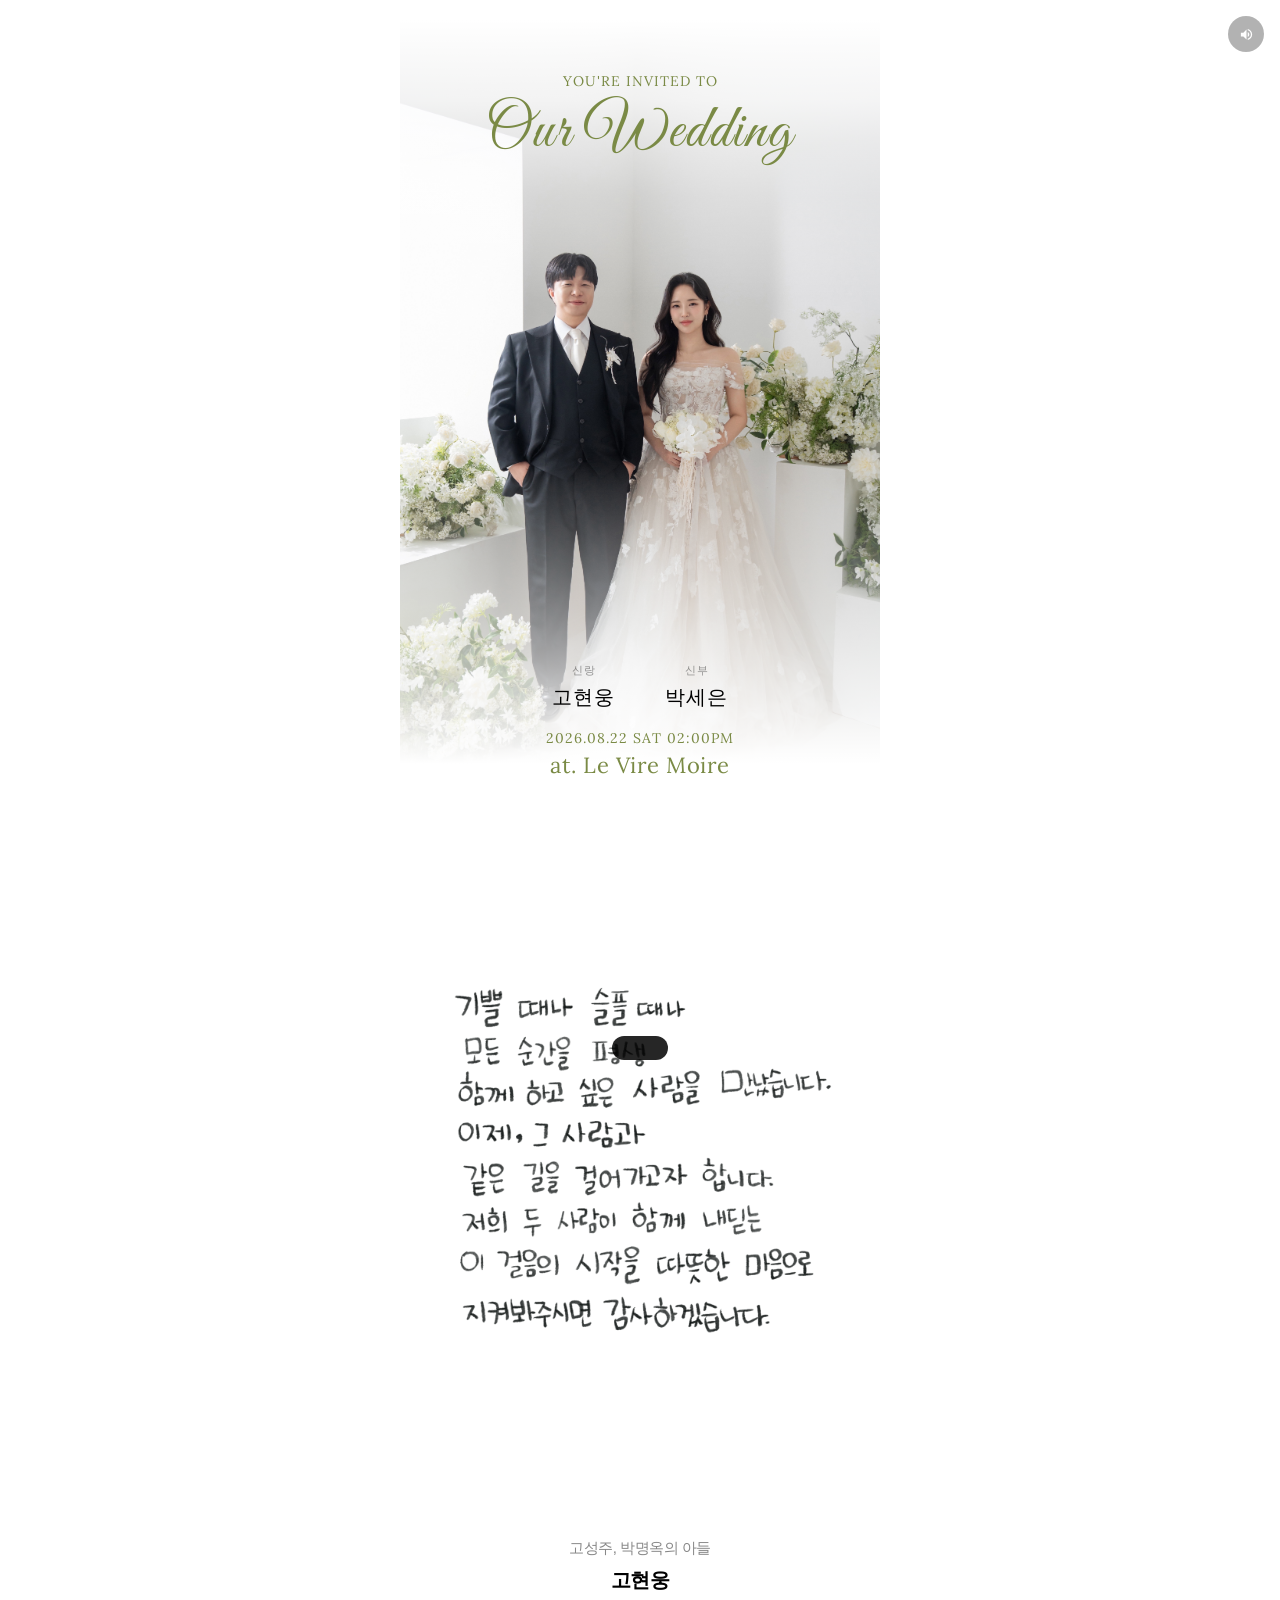
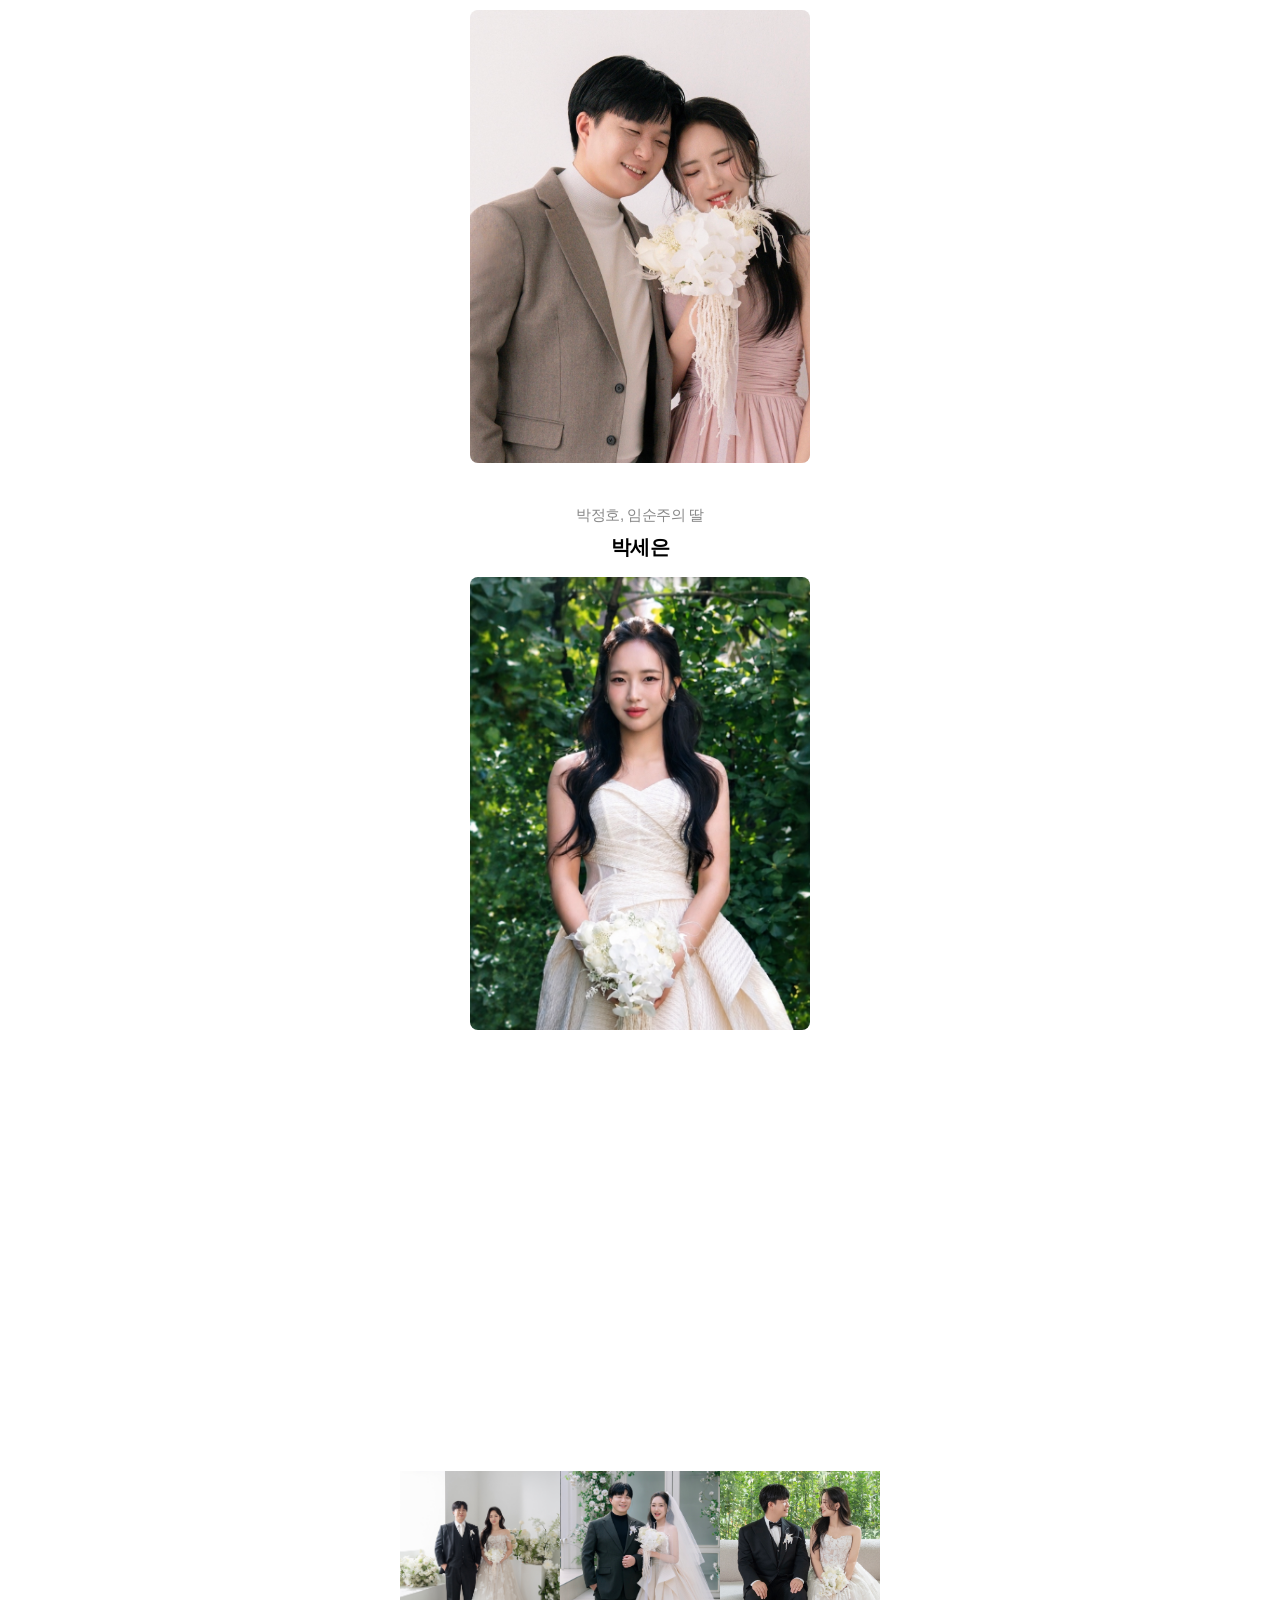
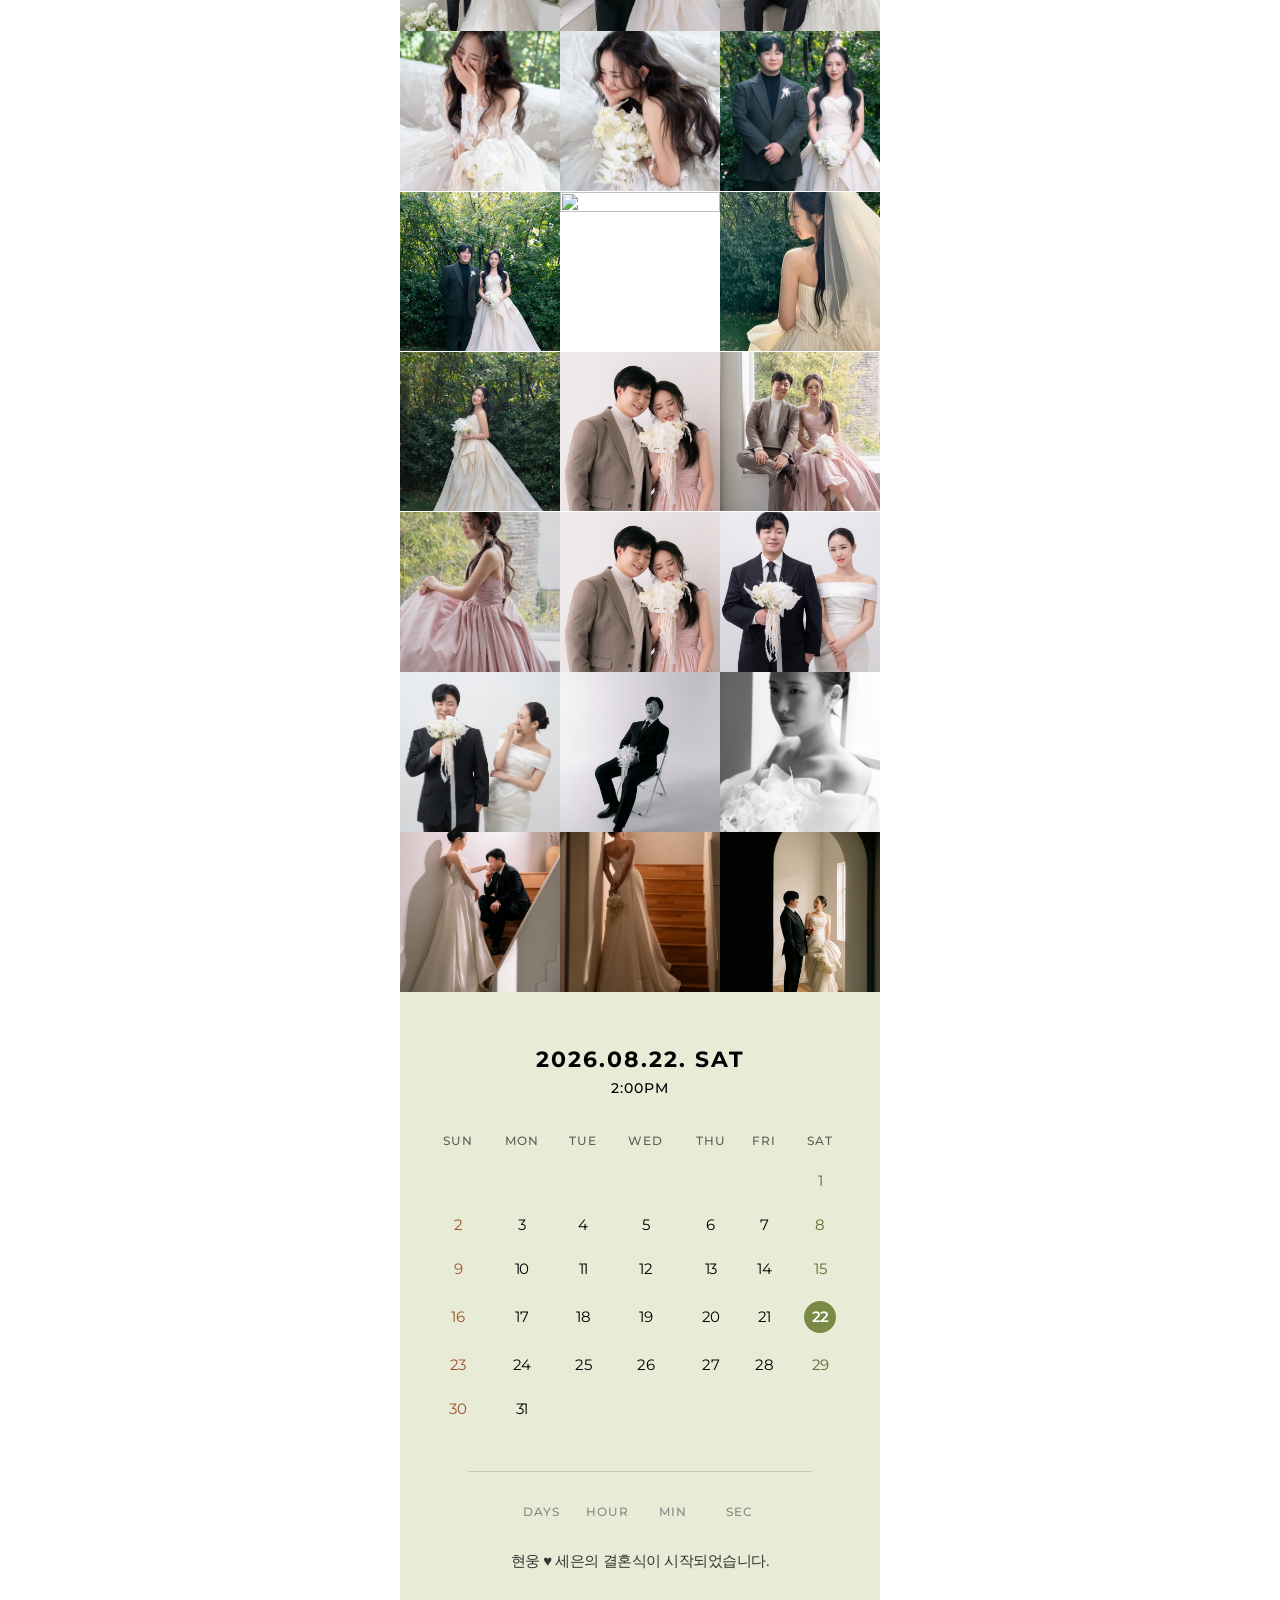
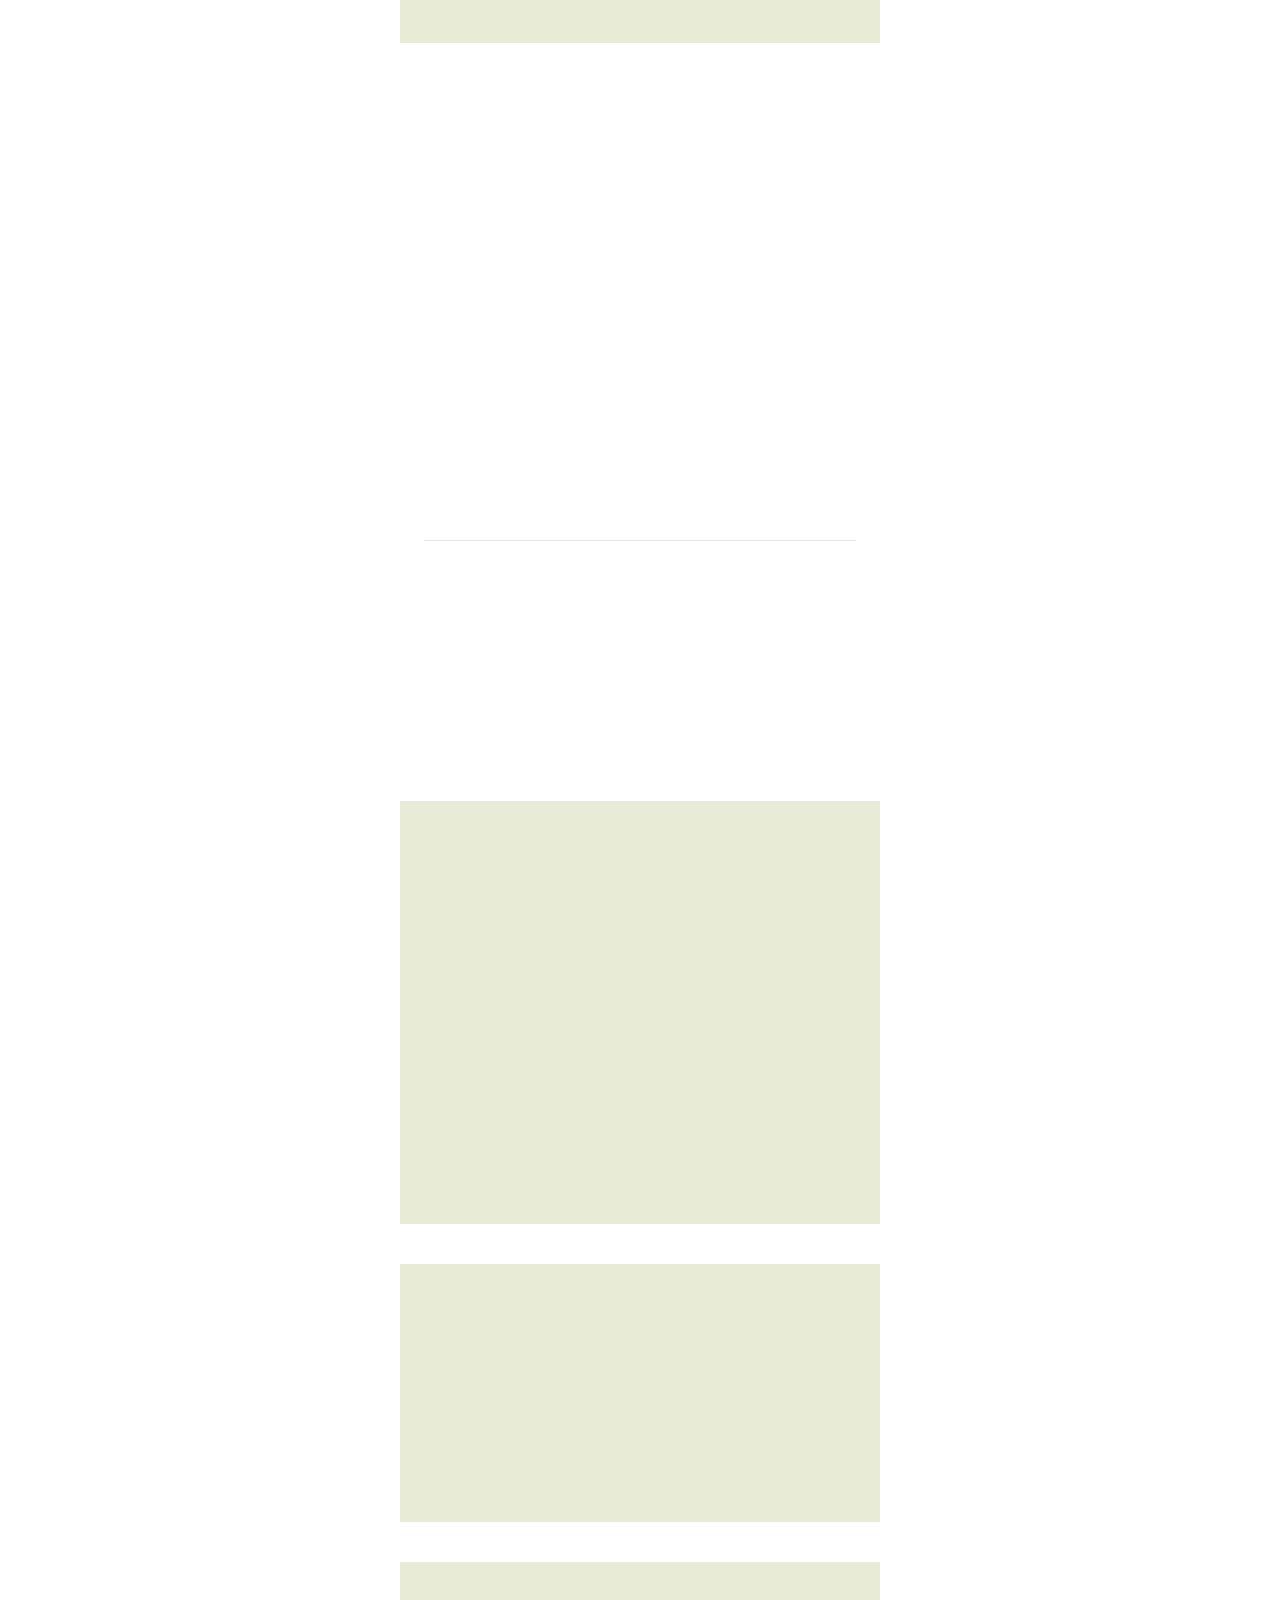
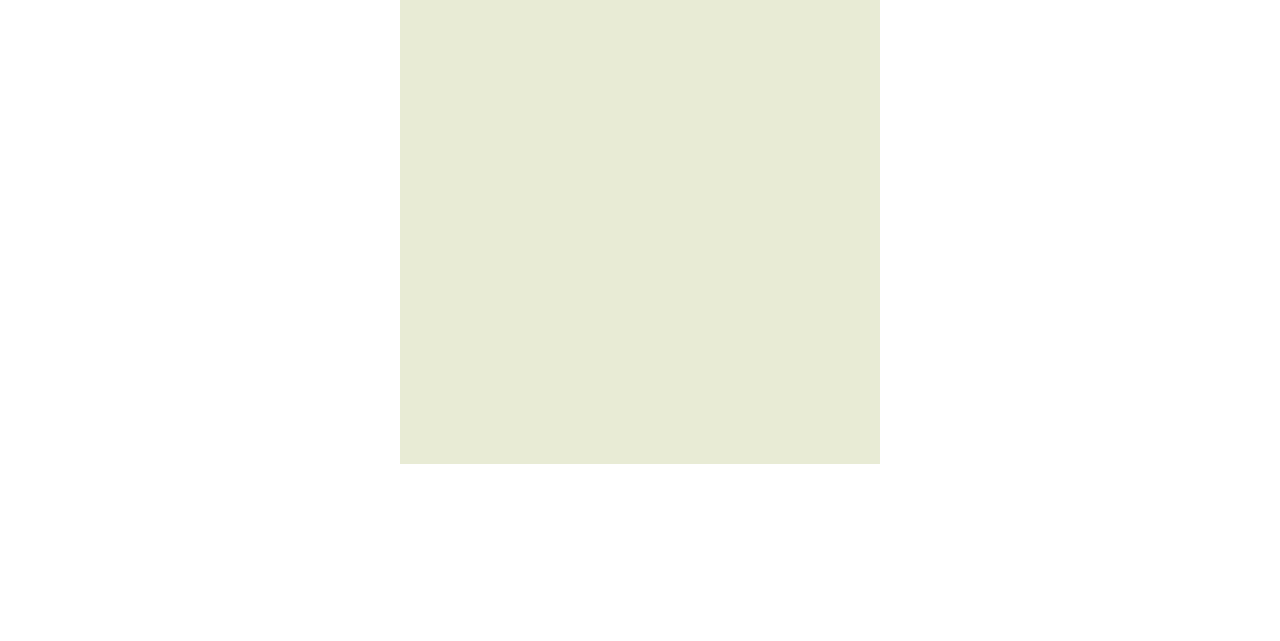
==== index.html @ 27177d94 "Update parking notice text Co-Authored-By: Claude Opus 4.6 (1M context) <noreply@anthropic.com>" ====
<!DOCTYPE html>
<html lang="ko">
<head>
  <meta charset="UTF-8">
  <meta name="viewport" content="width=device-width, initial-scale=1.0, maximum-scale=1.0, user-scalable=no">
  <meta name="theme-color" content="#0a0909">
  <title>고현웅과 박세은 결혼합니다.</title>
  <meta name="description" content="예식일 : 8월22일 토요일 오후 2시 르비르모어(선릉)">
  <meta property="og:title" content="고현웅과 박세은 결혼합니다.">
  <meta property="og:description" content="예식일 : 8월22일 토요일 오후 2시 르비르모어(선릉)">
  <meta property="og:type" content="website">
  <link rel="stylesheet" href="css/style.css">
</head>
<body>

<div class="wrapper">

  <!-- BGM -->
  <button class="bgm-btn" id="bgm-btn">
    <svg class="icon-on" viewBox="0 0 24 24"><path d="M3 9v6h4l5 5V4L7 9H3zm13.5 3c0-1.77-1.02-3.29-2.5-4.03v8.05c1.48-.73 2.5-2.25 2.5-4.02zM14 3.23v2.06c2.89.86 5 3.54 5 6.71s-2.11 5.85-5 6.71v2.06c4.01-.91 7-4.49 7-8.77s-2.99-7.86-7-8.77z"/></svg>
    <svg class="icon-off" viewBox="0 0 24 24" style="display:none"><path d="M3 9v6h4l5 5V4L7 9H3z"/></svg>
  </button>
  <audio id="bgm" loop preload="auto"></audio>

  <!-- =============================================
       SECTION 1: DARK (#0a0909)
       ============================================= -->
  <section class="sec-dark">

    <div style="height:20px; background:#fff;"></div>

    <!-- Cover: photo + text overlay (movie poster ratio) -->
    <div class="cover">
      <img src="images/cover.jpg" alt="" class="cover-photo">
      <div class="cover-overlay">
        <div class="cover-top cover-anim" style="animation-delay:0.3s">
          <p class="cover-invited">YOU'RE INVITED TO</p>
          <p class="cover-title">Our Wedding</p>
        </div>
        <div class="cover-names cover-anim" style="animation-delay:0.8s">
          <div class="cover-name-col">
            <span class="cover-role">신랑</span>
            <span class="cover-name">고현웅</span>
          </div>
          <div class="cover-name-col">
            <span class="cover-role">신부</span>
            <span class="cover-name">박세은</span>
          </div>
        </div>
        <div class="cover-bottom cover-anim" style="animation-delay:1.3s">
          <p class="cover-date">2026.08.22 SAT 02:00PM</p>
          <p class="cover-venue">at. Le Vire Moire</p>
        </div>
      </div>
    </div>

    <!-- 80px -->
    <div class="spacer" style="height:80px"></div>

    <!-- Greeting text (image) -->
    <div class="img-center greeting-wrap anim">
      <img src="assets/handwriting_senny.png" alt="" class="img-orgsize greeting-img">
    </div>

    <!-- 120px -->
    <div class="spacer" style="height:120px"></div>

    <!-- 신랑 신부 소개 -->
    <div class="intro-section anim">
      <div class="intro-card">
        <p class="intro-parents">고성주, 박명옥의 아들</p>
        <p class="intro-name">고현웅</p>
        <div class="intro-photo"><img src="images/wedding_11.jpg" alt=""></div>
      </div>
      <div class="intro-card">
        <p class="intro-parents">박정호, 임순주의 딸</p>
        <p class="intro-name">박세은</p>
        <div class="intro-photo"><img src="images/bride.png" alt="" style="object-position: center 5%; transform: scale(1.3)"></div>
      </div>
    </div>

    <div class="spacer" style="height:80px"></div>

    <!-- 갤러리 badge -->
    <div class="img-center anim">
      <svg class="badge-std" viewBox="0 0 360 120" xmlns="http://www.w3.org/2000/svg">
        <ellipse cx="180" cy="60" rx="175" ry="56" fill="#b5c26a"/>
        <ellipse cx="180" cy="60" rx="158" ry="46" fill="none" stroke="#5a6e2e" stroke-width="1.5" stroke-dasharray="5,3"/>
        <text x="180" y="70" text-anchor="middle" font-family="'Pretendard', sans-serif" font-size="32" font-weight="700" fill="#000">갤러리</text>
      </svg>
    </div>

    <div class="spacer" style="height:30px"></div>

    <!-- Video -->
    <div class="video-area anim">
      <div class="video-wrap">
        <iframe width="100%" height="270" src="https://www.youtube.com/embed/8_SPFgmSVUo?mute=1" frameborder="0" allow="accelerometer; autoplay; clipboard-write; encrypted-media; gyroscope; picture-in-picture" allowfullscreen class="video-iframe"></iframe>
      </div>
    </div>

  </section>

  <!-- =============================================
       SECTION 4: PHOTO GRID + CALENDAR
       ============================================= -->
  <section class="sec-photos">

    <div class="photo-grid">
      <div class="gi"><img src="images/wedding_01.jpg" alt="" data-full="images/wedding_01.jpg"></div>
      <div class="gi"><img src="images/wedding_02.jpg" alt="" data-full="images/wedding_02.jpg"></div>
      <div class="gi"><img src="images/wedding_03.jpg" alt="" data-full="images/wedding_03.jpg"></div>
      <div class="gi"><img src="images/wedding_04.jpg" alt="" data-full="images/wedding_04.jpg"></div>
      <div class="gi"><img src="images/wedding_05.jpg" alt="" data-full="images/wedding_05.jpg"></div>
      <div class="gi"><img src="images/wedding_06.jpg" alt="" data-full="images/wedding_06.jpg"></div>
      <div class="gi"><img src="images/wedding_07.jpg" alt="" data-full="images/wedding_07.jpg"></div>
      <div class="gi"><img src="images/wedding_08.jpg" alt="" data-full="images/wedding_08.jpg"></div>
      <div class="gi"><img src="images/wedding_09.jpg" alt="" data-full="images/wedding_09.jpg"></div>
      <div class="gi"><img src="images/wedding_10.jpg" alt="" data-full="images/wedding_10.jpg"></div>
      <div class="gi"><img src="images/wedding_11.jpg" alt="" data-full="images/wedding_11.jpg"></div>
      <div class="gi"><img src="images/wedding_12.jpg" alt="" data-full="images/wedding_12.jpg"></div>
      <div class="gi"><img src="images/wedding_13.jpg" alt="" data-full="images/wedding_13.jpg"></div>
      <div class="gi"><img src="images/wedding_14.jpg" alt="" data-full="images/wedding_14.jpg"></div>
      <div class="gi"><img src="images/wedding_15.jpg" alt="" data-full="images/wedding_15.jpg"></div>
      <div class="gi"><img src="images/wedding_16.jpg" alt="" data-full="images/wedding_16.jpg"></div>
      <div class="gi"><img src="images/wedding_17.jpg" alt="" data-full="images/wedding_17.jpg"></div>
      <div class="gi"><img src="images/wedding_18.jpg" alt="" data-full="images/wedding_18.jpg"></div>
      <div class="gi"><img src="images/wedding_19.jpg" alt="" data-full="images/wedding_19.jpg"></div>
      <div class="gi"><img src="images/wedding_20.jpg" alt="" data-full="images/wedding_20.jpg"></div>
      <div class="gi"><img src="images/wedding_21.jpg" alt="" data-full="images/wedding_21.jpg"></div>
    </div>

    <!-- Calendar -->
    <div class="calendar-wrap anim">
      <div class="calendar-header">
        <p class="cal-date">2026.08.22. SAT</p>
        <p class="cal-time">2:00PM</p>
      </div>
      <table class="calendar-table">
        <thead>
          <tr>
            <th class="sun">SUN</th><th>MON</th><th>TUE</th><th>WED</th><th>THU</th><th>FRI</th><th class="sat">SAT</th>
          </tr>
        </thead>
        <tbody id="cal-body"></tbody>
      </table>

      <!-- D-Day Countdown -->
      <div class="countdown-wrap">
        <hr class="countdown-divider">
        <div class="countdown-labels">
          <span>DAYS</span><span></span><span>HOUR</span><span></span><span>MIN</span><span></span><span>SEC</span>
        </div>
        <div class="countdown-timer" id="countdown-timer"></div>
        <p class="countdown-text" id="countdown-text"></p>
      </div>
    </div>

  </section>

  <!-- =============================================
       SECTION 5: LOCATION (#f7ccd9)
       ============================================= -->
  <section class="sec-location">

    <!-- 30px -->
    <div class="spacer" style="height:30px"></div>

    <!-- 오시는 길 badge -->
    <div class="img-center anim">
      <svg class="badge-loc" viewBox="0 0 360 120" xmlns="http://www.w3.org/2000/svg">
        <ellipse cx="180" cy="60" rx="175" ry="56" fill="#b5c26a"/>
        <ellipse cx="180" cy="60" rx="158" ry="46" fill="none" stroke="#5a6e2e" stroke-width="1.5" stroke-dasharray="5,3"/>
        <text x="180" y="70" text-anchor="middle" font-family="'Pretendard', sans-serif" font-size="32" font-weight="700" fill="#000">오시는 길</text>
      </svg>
    </div>

    <!-- 27px -->
    <div class="spacer" style="height:27px"></div>

    <!-- Map -->
    <div class="map-wrap anim">
      <iframe id="map-area" src="https://maps.google.com/maps?q=서울시+강남구+테헤란로+406+르비르모어&t=&z=16&ie=UTF8&iwloc=&output=embed" width="100%" height="100%" style="border:0;" allowfullscreen="" loading="lazy"></iframe>
    </div>

    <!-- 5px -->
    <div class="spacer" style="height:5px"></div>

    <!-- Address + copy -->
    <div class="addr-copy anim">
      <p class="addr-main">서울시 강남구 테헤란로 406 <strong>르비르모어</strong></p>
      <button class="btn-addr-copy" onclick="copyText('서울시 강남구 테헤란로 406 르비르모어')">복사하기</button>
    </div>

    <!-- 12px -->
    <div class="spacer" style="height:12px"></div>

    <hr class="loc-divider">

    <!-- 36px -->
    <div class="spacer" style="height:36px"></div>

    <!-- Transport -->
    <div class="transport anim">
      <div class="transport-item">
        <p class="t-title">🚊&ensp;지하철</p>
        <p class="t-desc">2호선·수인분당선 선릉역 하차<br>1번출구 앞 (지하 통로로 건물 직접 연결, 도보 1분)</p>
      </div>
      <div class="transport-item">
        <p class="t-title">🚗&ensp;자가용</p>
        <p class="t-desc">네비게이션 '샹제리제센터' 또는 '르비르모어' 검색</p>
      </div>
    </div>

    <!-- 30px -->
    <div class="spacer" style="height:30px"></div>

  </section>

  <div style="height:40px; background:#fff;"></div>

  <!-- =============================================
       SECTION: 안내 사항
       ============================================= -->
  <section class="sec-notice">

    <div class="spacer" style="height:30px"></div>

    <div class="img-center anim">
      <svg class="badge-std" viewBox="0 0 360 120" xmlns="http://www.w3.org/2000/svg">
        <ellipse cx="180" cy="60" rx="175" ry="56" fill="#b5c26a"/>
        <ellipse cx="180" cy="60" rx="158" ry="46" fill="none" stroke="#5a6e2e" stroke-width="1.5" stroke-dasharray="5,3"/>
        <text x="180" y="70" text-anchor="middle" font-family="'Pretendard', sans-serif" font-size="32" font-weight="700" fill="#000">안내 사항</text>
      </svg>
    </div>

    <div class="spacer" style="height:30px"></div>

    <div class="notice-content anim">
      <div class="notice-card">
        <p class="t-title">🍽️&ensp;식사 안내</p>
        <p class="t-desc">식사는 예식 시작 30분 전부터 이용 가능합니다.<br>정성껏 준비한 뷔페를 맛있게 즐겨주세요.</p>
      </div>
      <div class="notice-card">
        <p class="t-title">🅿️&ensp;주차 안내</p>
        <p class="t-desc">동일 건물 내 지하 주차장을 이용하실 수 있습니다.<br>차량은 최대 450대까지 수용 가능합니다.<br>무료 주차는 2시간까지 가능하고 이후 추가요금이 부과됩니다.</p>
      </div>
    </div>

    <div class="spacer" style="height:30px"></div>

  </section>

  <div style="height:40px; background:#fff;"></div>

  <!-- =============================================
       SECTION: GUESTBOOK
       ============================================= -->
  <section class="sec-guestbook">

    <div class="spacer" style="height:40px"></div>

    <div class="img-center anim">
      <svg class="badge-std" viewBox="0 0 360 120" xmlns="http://www.w3.org/2000/svg">
        <ellipse cx="180" cy="60" rx="175" ry="56" fill="#b5c26a"/>
        <ellipse cx="180" cy="60" rx="158" ry="46" fill="none" stroke="#5a6e2e" stroke-width="1.5" stroke-dasharray="5,3"/>
        <text x="180" y="70" text-anchor="middle" font-family="'Pretendard', sans-serif" font-size="32" font-weight="700" fill="#000">방명록</text>
      </svg>
    </div>
    <div class="spacer" style="height:10px"></div>
    <p class="gb-subtitle anim">저희 둘에게 따뜻한 방명록을 남겨주세요</p>

    <div class="guestbook-area anim">
      <div id="gb-list" class="gb-list"></div>
      <button class="gb-toggle" id="gb-toggle-btn" onclick="document.getElementById('gb-modal').classList.add('open')">메시지 남기기</button>
    </div>

    <div class="spacer" style="height:40px"></div>

  </section>

  <div style="height:40px; background:#fff;"></div>

  <!-- =============================================
       SECTION 6: ACCOUNT + SHARE + FOOTER (#f9eded)
       ============================================= -->
  <section class="sec-account">

    <!-- 30px -->
    <div class="spacer" style="height:30px"></div>

    <!-- 마음 전하실 곳 badge -->
    <div class="img-center anim">
      <svg class="badge-acc" viewBox="0 0 360 120" xmlns="http://www.w3.org/2000/svg">
        <ellipse cx="180" cy="60" rx="175" ry="56" fill="#b5c26a"/>
        <ellipse cx="180" cy="60" rx="158" ry="46" fill="none" stroke="#5a6e2e" stroke-width="1.5" stroke-dasharray="5,3"/>
        <text x="180" y="70" text-anchor="middle" font-family="'Pretendard', sans-serif" font-size="32" font-weight="700" fill="#000">마음 전하실 곳</text>
      </svg>
    </div>

    <!-- 28px -->
    <div class="spacer" style="height:28px"></div>

    <!-- Account numbers -->
    <div class="account-area anim">
      <div class="acc-group">
        <h6 class="acc-title">🤵🏻‍♂️ 신랑측 계좌번호</h6>
        <div class="acc-row">
          <div class="acc-info">
            <p class="acc-num">농협은행 527031-52-076081</p>
            <p class="acc-holder">고성주</p>
          </div>
          <button class="btn-copy-acc" onclick="copyAccount('52703152076081')">복사하기</button>
        </div>
        <div class="acc-row">
          <div class="acc-info">
            <p class="acc-num">국민은행 759301-01-575402</p>
            <p class="acc-holder">고현웅</p>
          </div>
          <button class="btn-copy-acc" onclick="copyAccount('75930101575402')">복사하기</button>
        </div>
      </div>

      <div class="acc-group">
        <h6 class="acc-title">👰🏻‍♀️ 신부측 계좌번호</h6>
        <div class="acc-row">
          <div class="acc-info">
            <p class="acc-num">신한은행 110-513-579141</p>
            <p class="acc-holder">임순주</p>
          </div>
          <button class="btn-copy-acc" onclick="copyAccount('110513579141')">복사하기</button>
        </div>
        <div class="acc-row">
          <div class="acc-info">
            <p class="acc-num">국민은행 448601-01-558350</p>
            <p class="acc-holder">박세은</p>
          </div>
          <button class="btn-copy-acc" onclick="copyAccount('44860101558350')">복사하기</button>
        </div>
      </div>
    </div>

    <!-- 40px -->
    <div class="spacer" style="height:40px"></div>

    <div class="share-footer-wrap">
      <!-- Share buttons -->
      <div class="share-area anim">
        <button class="btn-urlcopy" onclick="copyURL()">청첩장 주소 복사하기</button>
      </div>

      <!-- 30px -->
      <div class="spacer" style="height:30px"></div>

      <!-- Footer -->
      <div class="footer-text anim">
        <p>@hyunwoongko</p>
      </div>

      <!-- 30px -->
      <div class="spacer" style="height:30px"></div>
    </div>

  </section>

</div>

<!-- Toast -->
<div class="toast" id="toast"></div>

<!-- Guestbook Delete Modal -->
<div class="gb-modal" id="gb-delete-modal">
  <div class="gb-modal-content">
    <button class="gb-modal-close" onclick="document.getElementById('gb-delete-modal').classList.remove('open')">&times;</button>
    <p class="gb-modal-title">메시지 삭제</p>
    <p class="gb-modal-subtitle">작성 시 입력한 비밀번호를 입력해 주세요</p>
    <form id="gb-delete-form" class="gb-modal-form">
      <input type="hidden" id="gb-delete-id">
      <input type="password" id="gb-delete-pw" placeholder="비밀번호를 입력해 주세요" required>
      <button type="submit" class="gb-modal-submit">삭제하기</button>
    </form>
  </div>
</div>

<!-- Guestbook Modal -->
<div class="gb-modal" id="gb-modal">
  <div class="gb-modal-content">
    <button class="gb-modal-close" onclick="document.getElementById('gb-modal').classList.remove('open')">&times;</button>
    <p class="gb-modal-title">축하 메시지 작성하기</p>
    <p class="gb-modal-subtitle">저희 둘의 결혼을 함께 축하해 주세요</p>
    <form id="guestbook-form" class="gb-modal-form">
      <input type="text" id="gb-name" placeholder="성함을 남겨주세요" maxlength="20" required>
      <input type="password" id="gb-password" placeholder="비밀번호를 입력해 주세요" maxlength="20" required>
      <textarea id="gb-message" placeholder="200자 이내로 작성해 주세요" maxlength="200" required></textarea>
      <button type="submit" class="gb-modal-submit">작성 완료</button>
    </form>
  </div>
</div>

<!-- Image Modal -->
<div class="img-modal" id="img-modal">
  <button class="img-modal-close" onclick="closeImgModal()">&times;</button>
  <img class="img-modal-main" id="img-modal-main" src="" alt="">
  <div class="img-modal-thumbs" id="img-thumbs"></div>
</div>

<!-- Kakao SDK -->
<script src="https://t1.kakaocdn.net/kakao_js_sdk/2.7.4/kakao.min.js" crossorigin="anonymous"></script>

<!-- Firebase SDK -->
<script type="module">
  import { initializeApp } from "https://www.gstatic.com/firebasejs/12.15.0/firebase-app.js";
  import { getFirestore, collection, addDoc, query, orderBy, onSnapshot, serverTimestamp, doc, getDoc, deleteDoc } from "https://www.gstatic.com/firebasejs/12.15.0/firebase-firestore.js";

  const firebaseConfig = {
    apiKey: "AIzaSyDI5R0nF1loKyihHahgLttlIgcfu8o5YmY",
    authDomain: "mobile-wedding-58938.firebaseapp.com",
    projectId: "mobile-wedding-58938",
    storageBucket: "mobile-wedding-58938.firebasestorage.app",
    messagingSenderId: "560435304828",
    appId: "1:560435304828:web:a3b83651595e0bad19ecf9"
  };

  const app = initializeApp(firebaseConfig);
  const db = getFirestore(app);

  // Submit
  document.getElementById('guestbook-form').addEventListener('submit', async (e) => {
    e.preventDefault();
    const name = document.getElementById('gb-name').value.trim();
    const password = document.getElementById('gb-password').value.trim();
    const message = document.getElementById('gb-message').value.trim();
    if (!name || !password || !message) return;

    await addDoc(collection(db, 'guestbook'), {
      name: name,
      password: password,
      message: message,
      createdAt: serverTimestamp()
    });

    document.getElementById('gb-name').value = '';
    document.getElementById('gb-password').value = '';
    document.getElementById('gb-message').value = '';
    document.getElementById('gb-modal').classList.remove('open');
  });

  // Delete
  document.getElementById('gb-delete-form').addEventListener('submit', async (e) => {
    e.preventDefault();
    const docId = document.getElementById('gb-delete-id').value;
    const pw = document.getElementById('gb-delete-pw').value;
    const docRef = doc(db, 'guestbook', docId);
    const snap = await getDoc(docRef);
    if (snap.exists() && snap.data().password === pw) {
      await deleteDoc(docRef);
      document.getElementById('gb-delete-modal').classList.remove('open');
    } else {
      alert('비밀번호가 일치하지 않습니다.');
    }
  });

  // Listen
  const q = query(collection(db, 'guestbook'), orderBy('createdAt', 'desc'));
  onSnapshot(q, (snapshot) => {
    const list = document.getElementById('gb-list');
    list.innerHTML = '';
    snapshot.forEach((doc) => {
      const d = doc.data();
      const date = d.createdAt ? new Date(d.createdAt.seconds * 1000) : new Date();
      const dateStr = date.getFullYear() + '.' + String(date.getMonth()+1).padStart(2,'0') + '.' + String(date.getDate()).padStart(2,'0') + ' ' + String(date.getHours()).padStart(2,'0') + ':' + String(date.getMinutes()).padStart(2,'0');
      const item = document.createElement('div');
      item.className = 'gb-item';
      var docId = doc.id;
      var pwd = d.password;
      item.innerHTML = '<button class="gb-item-delete" data-id="' + docId + '">&times;</button><p class="gb-item-msg">' + d.message.replace(/</g,'&lt;').replace(/>/g,'&gt;') + '</p><div class="gb-item-footer"><span class="gb-item-name">From. ' + d.name.replace(/</g,'&lt;').replace(/>/g,'&gt;') + '</span><span class="gb-item-date">' + dateStr + '</span></div>';
      item.querySelector('.gb-item-delete').addEventListener('click', function() {
        document.getElementById('gb-delete-id').value = docId;
        document.getElementById('gb-delete-pw').value = '';
        document.getElementById('gb-delete-modal').classList.add('open');
      });
      list.appendChild(item);
    });
  });
</script>

<script src="js/config.js"></script>
<script src="js/script.js"></script>

</body>
</html>
---- css/style.css ----
/* ============================================
   모바일 청첩장 - 원본 pixel-perfect 재현
   ============================================ */

@import url('https://fonts.googleapis.com/css2?family=Nanum+Pen+Script&family=Great+Vibes&family=Montserrat:wght@300;400;500;600;700&family=Lora:wght@300;400;500;600&display=swap');
@import url('https://cdn.jsdelivr.net/gh/orioncactus/pretendard@v1.3.9/dist/web/static/pretendard.min.css');

/* === RESET === */
*, *::before, *::after { margin: 0; padding: 0; box-sizing: border-box; }
html { font-size: 16px; -webkit-text-size-adjust: 100%; }
body {
  font-family: 'Montserrat', 'Pretendard', sans-serif;
  color: #333;
  background: #fff;
  line-height: 1.6;
  letter-spacing: -0.5px;
  -webkit-font-smoothing: antialiased;
  overflow-x: hidden;
}
img { max-width: 100%; height: auto; display: block; }
button { border: none; cursor: pointer; font-family: inherit; background: none; }

/* === WRAPPER === */
.wrapper {
  max-width: 480px;
  margin: 0 auto;
  position: relative;
  overflow: hidden;
}
@media (min-width: 481px) {
  .wrapper { box-shadow: none; }
}

/* === UTILS === */
.spacer { width: 100%; }
.full-image img { width: 100%; display: block; }
.couple2-wrap {
  position: relative;
}
.couple2-wrap::before {
  content: '';
  position: absolute;
  top: 0; left: 0; right: 0;
  height: 25%;
  background: linear-gradient(to bottom, rgba(10,9,9,1) 0%, rgba(10,9,9,0) 100%);
  z-index: 1;
  pointer-events: none;
}
.img-center { text-align: center; padding: 0 32px; }
.img-orgsize { max-width: 100%; height: auto; }

/* === BGM === */
.bgm-btn {
  position: fixed; top: 16px; right: 16px;
  width: 36px; height: 36px; border-radius: 50%;
  background: rgba(0,0,0,0.3); z-index: 100;
  display: none; align-items: center; justify-content: center;
  backdrop-filter: blur(10px);
}
.bgm-btn.show { display: flex; }
.bgm-btn svg { width: 15px; height: 15px; fill: #fff; }

/* ============================================
   SECTION 1: DARK
   ============================================ */
.sec-dark {
  background: #fff;
}

/* --- Cover with text overlay (movie poster ratio) --- */
.cover {
  position: relative;
  width: 100%;
  aspect-ratio: 3 / 5;
  overflow: hidden;
  background: #0a0909;
}
.cover-photo {
  width: 100%;
  height: 100%;
  object-fit: cover;
  object-position: 52% 30%;
  display: block;
}
.cover-overlay {
  position: absolute;
  inset: 0;
  display: flex;
  flex-direction: column;
  align-items: center;
  justify-content: space-between;
  padding: min(10vw, 50px) min(6vw, 30px) min(8vw, 40px);
  text-align: center;
  background: linear-gradient(
    to bottom,
    rgba(255,255,255,1.0) 0%,
    rgba(255,255,255,0.8) 10%,
    rgba(255,255,255,0.3) 22%,
    rgba(255,255,255,0.0) 35%,
    rgba(255,255,255,0.0) 55%,
    rgba(255,255,255,0.5) 75%,
    rgba(255,255,255,1.0) 93%
  );
}
.cover-top {
  display: flex;
  flex-direction: column;
  align-items: center;
}
.cover-invited {
  font-family: 'Lora', serif;
  font-size: min(3vw, 14px);
  font-weight: 300;
  color: #7a8a45;
  letter-spacing: 1px;
  text-transform: uppercase;
  margin-bottom: min(1.5vw, 8px);
}
.cover-title {
  font-family: 'Great Vibes', cursive;
  font-size: min(12vw, 60px);
  color: #7a8a45;
  letter-spacing: 2px;
  line-height: 1.1;
}
.cover-names {
  display: flex;
  gap: min(12vw, 50px);
  margin-top: auto;
}
.cover-name-col {
  display: flex;
  flex-direction: column;
  align-items: center;
  gap: 2px;
}
.cover-role {
  font-family: 'Montserrat', sans-serif;
  font-size: min(2.8vw, 11px);
  color: rgba(0,0,0,0.4);
  letter-spacing: 1px;
}
.cover-name {
  font-family: 'Montserrat', sans-serif;
  font-size: min(5vw, 20px);
  color: #000;
  letter-spacing: 1px;
  font-weight: 500;
}
.cover-bottom {
  display: flex;
  flex-direction: column;
  align-items: center;
  line-height: 1.3;
  margin-top: min(3vw, 16px);
}
.cover-date {
  font-family: 'Lora', serif;
  font-size: min(3.2vw, 14px);
  color: #7a8a45;
  letter-spacing: 1px;
  margin-bottom: min(1vw, 4px);
  font-weight: 300;
}
.cover-venue {
  font-family: 'Lora', serif;
  font-size: min(5vw, 22px);
  color: #7a8a45;
  letter-spacing: 0.5px;
  font-weight: 300;
}

/* --- Save The Date badge --- */
.badge-std {
  width: 160px;
  margin: 0 auto;
}

/* --- Date/venue text (white centered, bold) --- */
.text-center-white {
  text-align: center;
  padding: 0 32px;
}
.text-center-white p {
  color: rgba(0,0,0,0.85);
  line-height: 1.6;
  font-weight: 400;
}
.tcw-date {
  font-size: 17px;
  letter-spacing: 1px;
}
.tcw-venue {
  font-size: 20px;
  letter-spacing: 0.5px;
}
.tcw-addr {
  font-size: 16px;
  letter-spacing: 0.5px;
}

/* --- Envelope --- */
.envelope-wrap {
  padding: 0 50px;
}
.envelope {
  position: relative;
  background: #888580;
  padding: 40px 24px 24px;
  text-align: center;
  overflow: hidden;
}
.envelope-svg {
  position: absolute;
  top: 0; left: 0;
  width: 100%;
  height: 100%;
  pointer-events: none;
  z-index: 0;
}
.envelope > *:not(.envelope-svg) {
  position: relative;
  z-index: 1;
}
.env-invited {
  font-family: 'Lora', serif;
  font-size: 9px;
  font-weight: 300;
  color: #555;
  letter-spacing: 1.5px;
  text-transform: uppercase;
  margin-bottom: 8px;
}
.env-title {
  font-family: 'Great Vibes', cursive;
  font-size: 44px;
  color: #000;
  line-height: 1.2;
  margin-bottom: 16px;
}
.env-bottom {
  display: flex;
  justify-content: space-between;
  align-items: flex-end;
  padding: 0 4px;
}
.env-left, .env-right { text-align: left; }
.env-right { text-align: right; }
.env-date {
  font-family: 'Lora', serif;
  font-size: 12px;
  font-weight: 300;
  color: #000;
  letter-spacing: 1px;
  line-height: 1.2;
}
.env-day {
  font-family: 'Lora', serif;
  font-size: 11px;
  font-weight: 300;
  color: #333;
  letter-spacing: 1px;
  line-height: 1.2;
}
.env-venue1 {
  font-family: 'Lora', serif;
  font-size: 11px;
  font-weight: 300;
  color: #333;
  letter-spacing: 0.5px;
  line-height: 1.5;
}

/* --- Greeting image --- */
.greeting-wrap {
  overflow: hidden;
}
.greeting-img {
  display: block;
  width: 94% !important;
  max-width: none !important;
  margin: 15% auto;
  filter: invert(1);
}

/* --- Intro (신랑 신부 소개) --- */
.intro-section {
  display: flex;
  flex-direction: column;
  gap: 40px;
  padding: 0 24px;
  align-items: center;
}
.intro-card {
  text-align: center;
  width: 100%;
  max-width: 340px;
}
.intro-photo {
  width: 100%;
  aspect-ratio: 3/4;
  overflow: hidden;
  border-radius: 8px;
  margin-top: 14px;
}
.intro-photo img {
  width: 100%;
  height: 100%;
  object-fit: cover;
}
.intro-parents {
  font-family: 'Pretendard', sans-serif;
  font-size: 15px;
  color: #888;
  font-weight: 400;
  margin-bottom: 4px;
}
.intro-name {
  font-family: 'Pretendard', sans-serif;
  font-size: 20px;
  color: #000;
  font-weight: 700;
}

/* --- Groom / Bride (Cormorant Garamond) --- */
.groom-bride {
  text-align: center;
  padding: 0 32px;
}
.gb-label {
  font-family: 'Montserrat', 'Pretendard', sans-serif;
  font-size: 16px;
  color: rgba(0,0,0,0.7);
  letter-spacing: 0.5px;
  font-weight: 700;
}
.gb-name {
  font-family: 'Montserrat', 'Pretendard', sans-serif;
  font-size: 15px;
  color: #000;
  letter-spacing: 0.5px;
  font-weight: 400;
}

/* ============================================
   SECTION 2: PARENTS
   ============================================ */
.sec-parents {
  background: #ecb3be;
}
.text-center-dark {
  text-align: center;
  padding: 0 32px 0;
}
.text-center-dark p {
  font-size: 14px;
  color: rgba(0,0,0,0.55);
  letter-spacing: 2px;
  font-weight: 500;
}

/* --- Parents Card with overlay --- */
.parents-card-wrap {
  position: relative;
  overflow: hidden;
}
.parents-card-wrap img {
  width: 100%;
  display: block;
}
.parents-overlay {
  position: absolute;
  top: -10px;
  left: 0;
  right: 0;
  padding: 10px 20px;
  text-align: center;
  background: #ecb3be;
  z-index: 2;
}
.parents-overlay .po-names {
  font-size: 15px;
  color: rgba(0,0,0,0.75);
  letter-spacing: 0.5px;
  font-weight: 500;
  margin-bottom: 2px;
}
.parents-overlay .po-child {
  font-size: 18px;
  color: rgba(0,0,0,0.75);
  letter-spacing: 0.5px;
  font-weight: 500;
}

/* ============================================
   SECTION 3: WEDDING DAY
   ============================================ */
.sec-weddingday {
  background: #fff;
}

.video-area {
  padding: 0;
}
.video-wrap {
}
.video-iframe {
  width: 100%;
  height: auto;
  aspect-ratio: 16 / 9;
  display: block;
  border: none;
}
.video-thumb {
  width: 100%;
  display: block;
}
.play-btn {
  position: absolute;
  inset: 0;
  display: flex;
  align-items: center;
  justify-content: center;
  background: rgba(0,0,0,0.25);
}
.play-btn span {
  width: 50px; height: 50px;
  border-radius: 50%;
  background: rgba(255,255,255,0.8);
  display: flex;
  align-items: center;
  justify-content: center;
  font-size: 18px;
  color: #333;
  padding-left: 4px;
}

/* --- Story --- */
.sec-story {
  background: #0a0909;
}

/* ============================================
   SECTION 4: PHOTOS + CALENDAR
   ============================================ */
.sec-photos {
  background: #fff;
}
.photo-grid {
  display: grid;
  grid-template-columns: 1fr 1fr 1fr;
  gap: 0.3px;
  background: #fff;
}
.gi { overflow: hidden; }
.gi img {
  width: 100%;
  aspect-ratio: 1;
  object-fit: cover;
  display: block;
  cursor: pointer;
  transition: transform 0.2s;
}
.gi img:active {
  transform: scale(0.97);
}

/* --- Calendar --- */
.calendar-wrap {
  padding: 50px 28px 50px;
  background: #e8ebd5;
}
.calendar-header {
  text-align: center;
  margin-bottom: 24px;
}
.cal-date {
  font-family: 'Montserrat', 'Pretendard', sans-serif;
  font-size: 22px;
  font-weight: 700;
  color: #000;
  letter-spacing: 2px;
}
.cal-time {
  font-family: 'Montserrat', 'Pretendard', sans-serif;
  font-size: 14px;
  font-weight: 500;
  color: #000;
  letter-spacing: 1px;
}
.calendar-table {
  width: 100%;
  border-collapse: collapse;
  text-align: center;
  font-size: 14px;
  color: #000;
}
.calendar-table th {
  font-family: 'Montserrat', 'Pretendard', sans-serif;
  font-size: 12px;
  font-weight: 500;
  color: rgba(0,0,0,0.6);
  letter-spacing: 1px;
  text-transform: uppercase;
  padding: 8px 0;
}
.calendar-table td {
  padding: 10px 0;
  font-size: 15px;
  color: #000;
  font-weight: 400;
}
.calendar-table td.sun { color: #a0522d; }
.calendar-table td.sat { color: #5a6e2e; }
.calendar-table td.today {
  position: relative;
}
.calendar-table td.today .day-num {
  display: inline-flex;
  align-items: center;
  justify-content: center;
  width: 32px;
  height: 32px;
  border-radius: 50%;
  background: #7a8a45;
  color: #fff;
  font-weight: 600;
}

/* --- Notice (안내 사항) --- */
.sec-notice {
  background: #e8ebd5;
}
.notice-content {
  padding: 0 24px;
  display: flex;
  flex-direction: column;
  gap: 12px;
}
.notice-card {
  background: rgba(255,255,255,0.7);
  border-radius: 12px;
  padding: 20px;
}

/* --- Countdown --- */
.countdown-wrap {
  text-align: center;
  padding: 40px 20px 20px;
}
.countdown-divider {
  border: none;
  border-top: 1px solid rgba(0,0,0,0.15);
  margin: 0 20px 30px;
}
.countdown-labels {
  display: flex;
  justify-content: center;
  align-items: center;
  gap: 0;
  font-family: 'Montserrat', sans-serif;
  font-size: 12px;
  font-weight: 500;
  color: #888;
  letter-spacing: 1px;
  margin-bottom: 8px;
}
.countdown-labels span {
  width: 50px;
  text-align: center;
}
.countdown-labels span:empty {
  width: 16px;
}
.countdown-timer {
  display: flex;
  justify-content: center;
  align-items: center;
  font-family: 'Montserrat', sans-serif;
  margin-bottom: 20px;
}
.cd-num {
  font-size: 32px;
  font-weight: 600;
  color: #333;
  width: 50px;
  text-align: center;
}
.cd-colon {
  font-size: 28px;
  font-weight: 400;
  color: #999;
  width: 16px;
  text-align: center;
}
.countdown-text {
  font-family: 'Pretendard', sans-serif;
  font-size: 15px;
  color: #333;
  font-weight: 400;
}
.cd-highlight {
  color: #7a8a45;
  font-weight: 700;
}

/* --- Guestbook --- */
.sec-guestbook {
  background: #e8ebd5;
}
.gb-title {
  font-family: 'Montserrat', sans-serif;
  font-size: 18px;
  font-weight: 600;
  letter-spacing: 3px;
  text-align: center;
  color: #333;
  margin-bottom: 8px;
}
.gb-subtitle {
  font-family: 'Pretendard', sans-serif;
  font-size: 13px;
  text-align: center;
  color: #888;
  margin-bottom: 24px;
}
.guestbook-area {
  padding: 0 24px;
}
/* Guestbook Modal */
.gb-modal {
  position: fixed; inset: 0;
  background: rgba(0,0,0,0.5);
  z-index: 9998;
  display: none;
  align-items: center;
  justify-content: center;
  padding: 24px;
}
.gb-modal.open { display: flex; }
.gb-modal-content {
  background: #fff;
  border-radius: 12px;
  padding: 30px 24px;
  width: 100%;
  max-width: 340px;
  position: relative;
}
.gb-modal-close {
  position: absolute;
  top: 12px; right: 16px;
  background: none; border: none;
  font-size: 22px; color: #999;
  cursor: pointer;
}
.gb-modal-title {
  font-family: 'Pretendard', sans-serif;
  font-size: 18px;
  font-weight: 700;
  text-align: center;
  color: #333;
  margin-bottom: 6px;
}
.gb-modal-subtitle {
  font-family: 'Pretendard', sans-serif;
  font-size: 13px;
  text-align: center;
  color: #7a8a45;
  margin-bottom: 24px;
}
.gb-modal-form {
  display: flex;
  flex-direction: column;
  gap: 10px;
}
.gb-modal-form input,
.gb-modal-form textarea {
  font-family: 'Pretendard', sans-serif;
  font-size: 14px;
  padding: 12px 14px;
  border: 1px solid #ddd;
  border-radius: 8px;
  outline: none;
  background: #f9f9f9;
}
.gb-modal-form input:focus,
.gb-modal-form textarea:focus {
  border-color: #7a8a45;
}
.gb-modal-form textarea {
  height: 100px;
  resize: none;
}
.gb-modal-submit {
  font-family: 'Pretendard', sans-serif;
  font-size: 15px;
  font-weight: 600;
  padding: 14px;
  background: #7a8a45;
  color: #fff;
  border: none;
  border-radius: 8px;
  cursor: pointer;
  margin-top: 6px;
}
.gb-list {
  display: flex;
  flex-direction: column;
  gap: 12px;
  max-height: 300px;
  overflow-y: auto;
}
.gb-item {
  padding: 16px;
  background: rgba(255,255,255,0.7);
  border-radius: 8px;
  position: relative;
}
.gb-item-delete {
  position: absolute;
  top: 10px; right: 12px;
  background: none; border: none;
  font-size: 18px; color: #bbb;
  cursor: pointer; padding: 0; line-height: 1;
}
.gb-item-msg {
  font-family: 'Pretendard', sans-serif;
  font-size: 14px;
  color: #444;
  line-height: 1.6;
  margin-bottom: 10px;
}
.gb-item-footer {
  display: flex;
  justify-content: space-between;
  align-items: center;
}
.gb-item-name {
  font-family: 'Pretendard', sans-serif;
  font-weight: 600;
  font-size: 13px;
  color: #555;
}
.gb-item-date {
  font-family: 'Montserrat', sans-serif;
  font-size: 11px;
  color: #aaa;
}
.gb-toggle {
  display: block;
  margin: 20px auto 0;
  font-family: 'Pretendard', sans-serif;
  font-size: 14px;
  font-weight: 600;
  padding: 12px 30px;
  background: #7a8a45;
  color: #fff;
  border: none;
  border-radius: 6px;
  cursor: pointer;
}

/* ============================================
   SECTION 5: LOCATION
   ============================================ */
.sec-location {
  background: #fff;
}
.badge-loc {
  width: 160px;
  margin: 0 auto;
}
.map-wrap {
  width: 100%;
  height: 260px;
  overflow: hidden;
  background: #fff;
}
#map-area {
  width: 100%;
  height: 100%;
}
.addr-copy {
  text-align: center;
  padding: 16px 24px;
}
.addr-main {
  font-size: 13px;
  color: #333;
  font-weight: 300;
  margin-bottom: 16px;
}
.addr-venue {
  font-size: 15px;
  color: #000;
  font-weight: 700;
  margin-bottom: 8px;
}
.btn-addr-copy {
  display: inline-block;
  padding: 8px 20px;
  background: rgba(0,0,0,0.08);
  border-radius: 4px;
  font-size: 13px;
  color: #555;
}
.loc-divider {
  border: none;
  border-top: 1px solid rgba(0,0,0,0.1);
  margin: 0 24px;
}
.transport {
  padding: 0 24px;
}
.transport-item {
  margin-bottom: 24px;
}
.transport-item:last-child { margin-bottom: 0; }
.t-icon { font-size: 18px; margin-bottom: 2px; }
.t-title {
  font-size: 15px;
  font-weight: 700;
  color: #000;
  margin-bottom: 4px;
}
.t-desc {
  font-size: 13px;
  color: #444;
  line-height: 1.9;
  font-weight: 300;
}

/* ============================================
   SECTION 6: ACCOUNT + SHARE + FOOTER
   ============================================ */
.sec-account {
  background: #e8ebd5;
}
.badge-acc {
  width: 160px;
  margin: 0 auto;
}
.account-area {
  padding: 0 24px;
}
.acc-group {
  margin-bottom: 30px;
}
.acc-group:last-child { margin-bottom: 0; }
.acc-title {
  font-size: 16px;
  font-weight: 700;
  color: #000;
  padding-bottom: 10px;
  border-bottom: 2px solid #000;
  margin: 0 0 16px 0;
}
.acc-row {
  display: flex;
  align-items: center;
  justify-content: space-between;
  margin-bottom: 16px;
}
.acc-row:last-child { margin-bottom: 0; }
.acc-info { display: flex; flex-direction: column; gap: 2px; }
.acc-num {
  font-size: 13px;
  color: #000;
  font-weight: 400;
}
.acc-holder {
  font-size: 13px;
  color: #555;
}
.btn-copy-acc {
  padding: 10px 22px;
  background: #222;
  border-radius: 6px;
  font-size: 14px;
  color: #fff;
  white-space: nowrap;
  font-weight: 400;
}

/* --- Share --- */
.share-area {
  display: flex;
  flex-direction: column;
  gap: 10px;
  padding: 0 50px;
}
.share-footer-wrap {
  background: #fff;
  padding-top: 50px;
}
.btn-kakao {
  padding: 14px 20px;
  background: #FEE500;
  border-radius: 8px;
  font-size: 15px;
  color: #3C1E1E;
  font-weight: 500;
  text-align: center;
}
.btn-urlcopy {
  padding: 14px 20px;
  background: #333;
  border-radius: 8px;
  font-size: 15px;
  color: #fff;
  text-align: center;
  font-weight: 400;
}

/* --- Footer --- */
.footer-text {
  text-align: center;
}
.footer-text p {
  font-size: 12px;
  color: #bbb;
  letter-spacing: 1px;
}

/* === TOAST === */
.toast {
  position: fixed; bottom: 40px; left: 50%;
  transform: translateX(-50%) translateY(200px);
  background: rgba(0,0,0,0.85); color: #fff;
  padding: 12px 28px; border-radius: 25px; font-size: 14px;
  z-index: 9999; transition: transform 0.35s ease;
  white-space: nowrap; pointer-events: none;
}
.toast.show { transform: translateX(-50%) translateY(0); }

/* === IMAGE MODAL === */
.img-modal {
  position: fixed; inset: 0; background: #000;
  z-index: 9998; display: none; align-items: center; justify-content: center;
  flex-direction: column;
}
.img-modal.open { display: flex; }
.img-modal-main {
  width: 100vw;
  max-height: 78vh;
  object-fit: contain;
  user-select: none;
  background: #000;
  position: relative;
  z-index: 1;
}
.img-modal-thumbs {
  display: flex;
  gap: 6px;
  padding: 12px 16px;
  overflow-x: auto;
  -webkit-overflow-scrolling: touch;
  flex-shrink: 0;
}
.img-modal-thumb {
  width: 48px;
  height: 48px;
  border-radius: 4px;
  object-fit: cover;
  flex-shrink: 0;
  cursor: pointer;
  opacity: 0.4;
  transition: opacity 0.2s;
  border: 2px solid transparent;
}
.img-modal-thumb.active {
  opacity: 1;
  border-color: #fff;
}
.img-modal-close {
  position: fixed; top: 16px; right: 16px; color: #fff;
  width: 36px; height: 36px; border-radius: 50%; background: rgba(255,255,255,0.2);
  font-size: 20px; border: none; cursor: pointer; padding: 0; line-height: 36px; text-align: center; z-index: 1;
}

/* === COVER LOAD ANIMATIONS === */
@keyframes coverFadeIn {
  from { opacity: 0; transform: translateY(20px); }
  to { opacity: 1; transform: translateY(0); }
}
.cover-anim {
  opacity: 0;
  animation: coverFadeIn 1s ease forwards;
}

/* === SCROLL ANIMATIONS === */
.anim {
  opacity: 0;
  transform: translateY(30px);
  transition: opacity 0.8s ease, transform 0.8s ease;
}
.anim.fade-only {
  transform: none;
}
.anim.visible {
  opacity: 1;
  transform: translateY(0);
}
.anim-stagger .gi {
  opacity: 0;
  transform: translateY(20px);
  transition: opacity 0.6s ease, transform 0.6s ease;
}
.anim-stagger .gi.visible {
  opacity: 1;
  transform: translateY(0);
}

/* === RESPONSIVE === */
@media (max-width: 370px) {
  .cover-title { font-size: 42px; }
  .cover-name { font-size: 16px; }
}
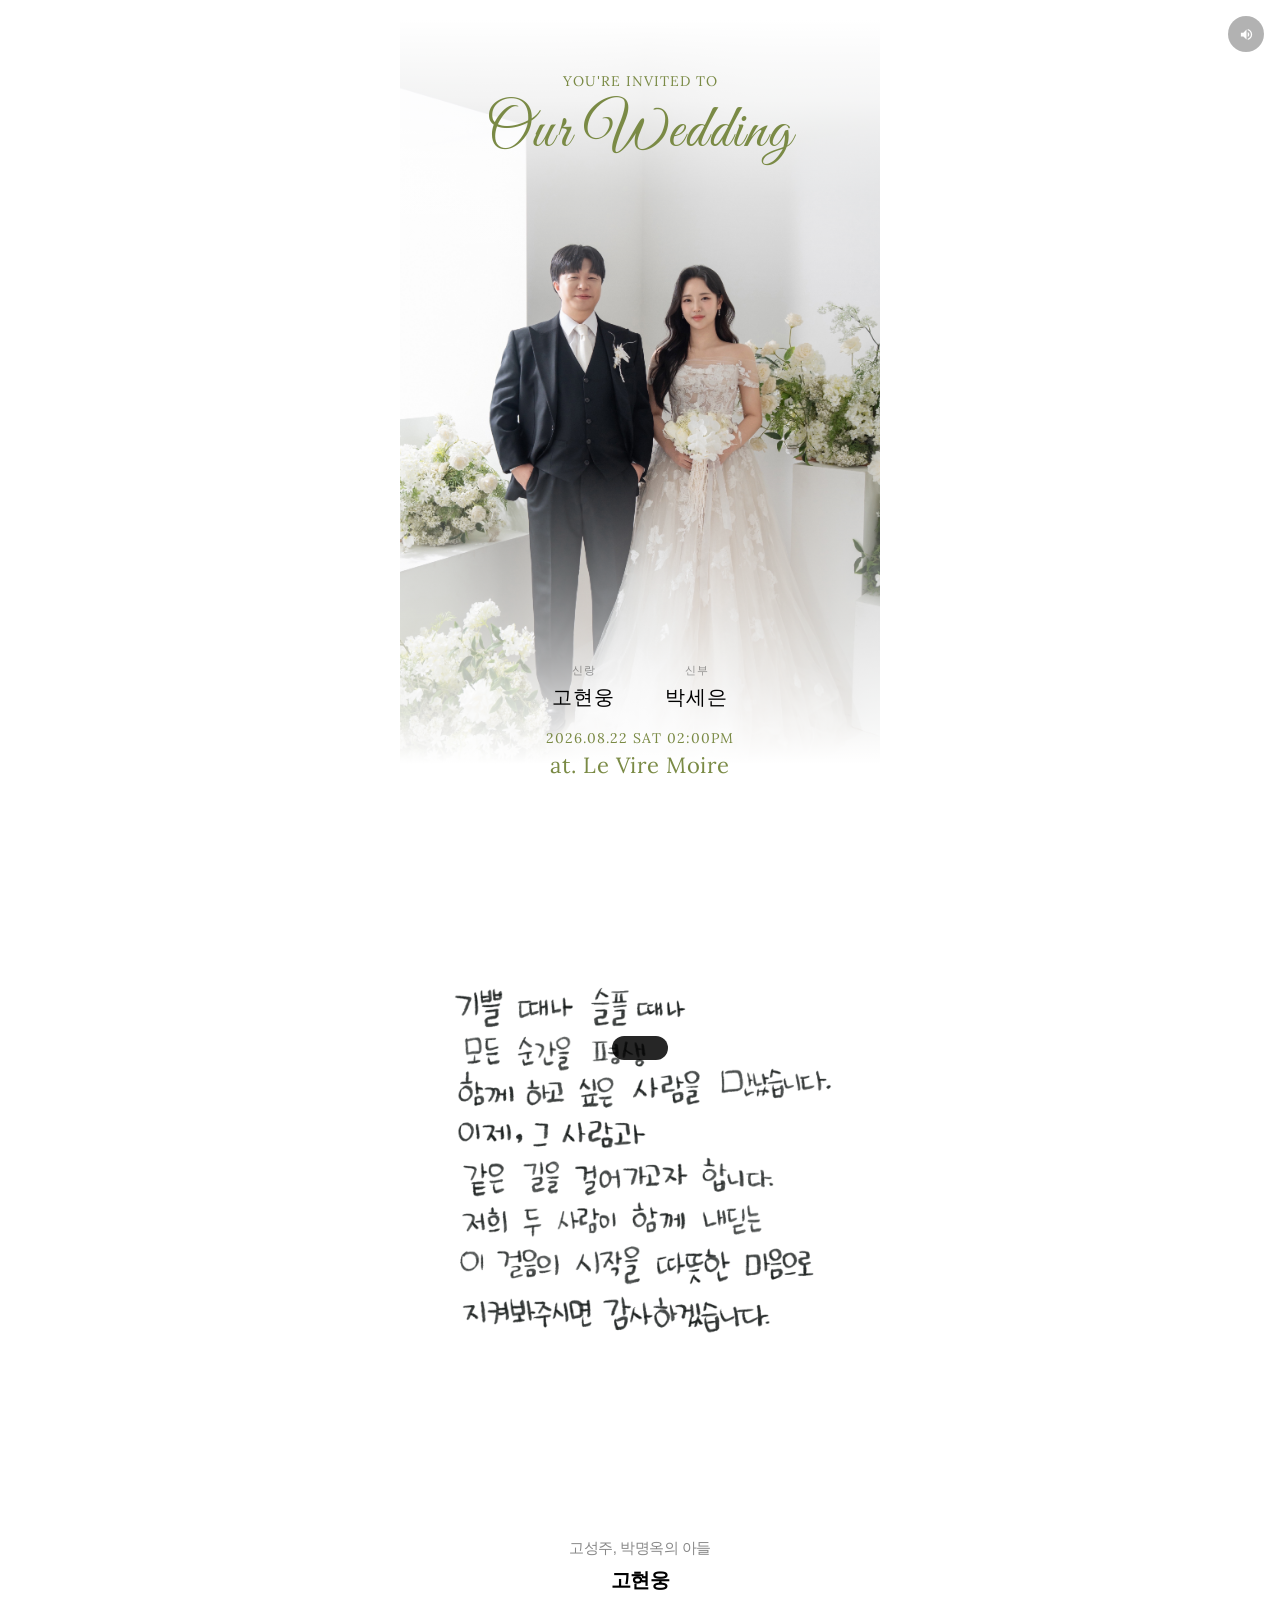
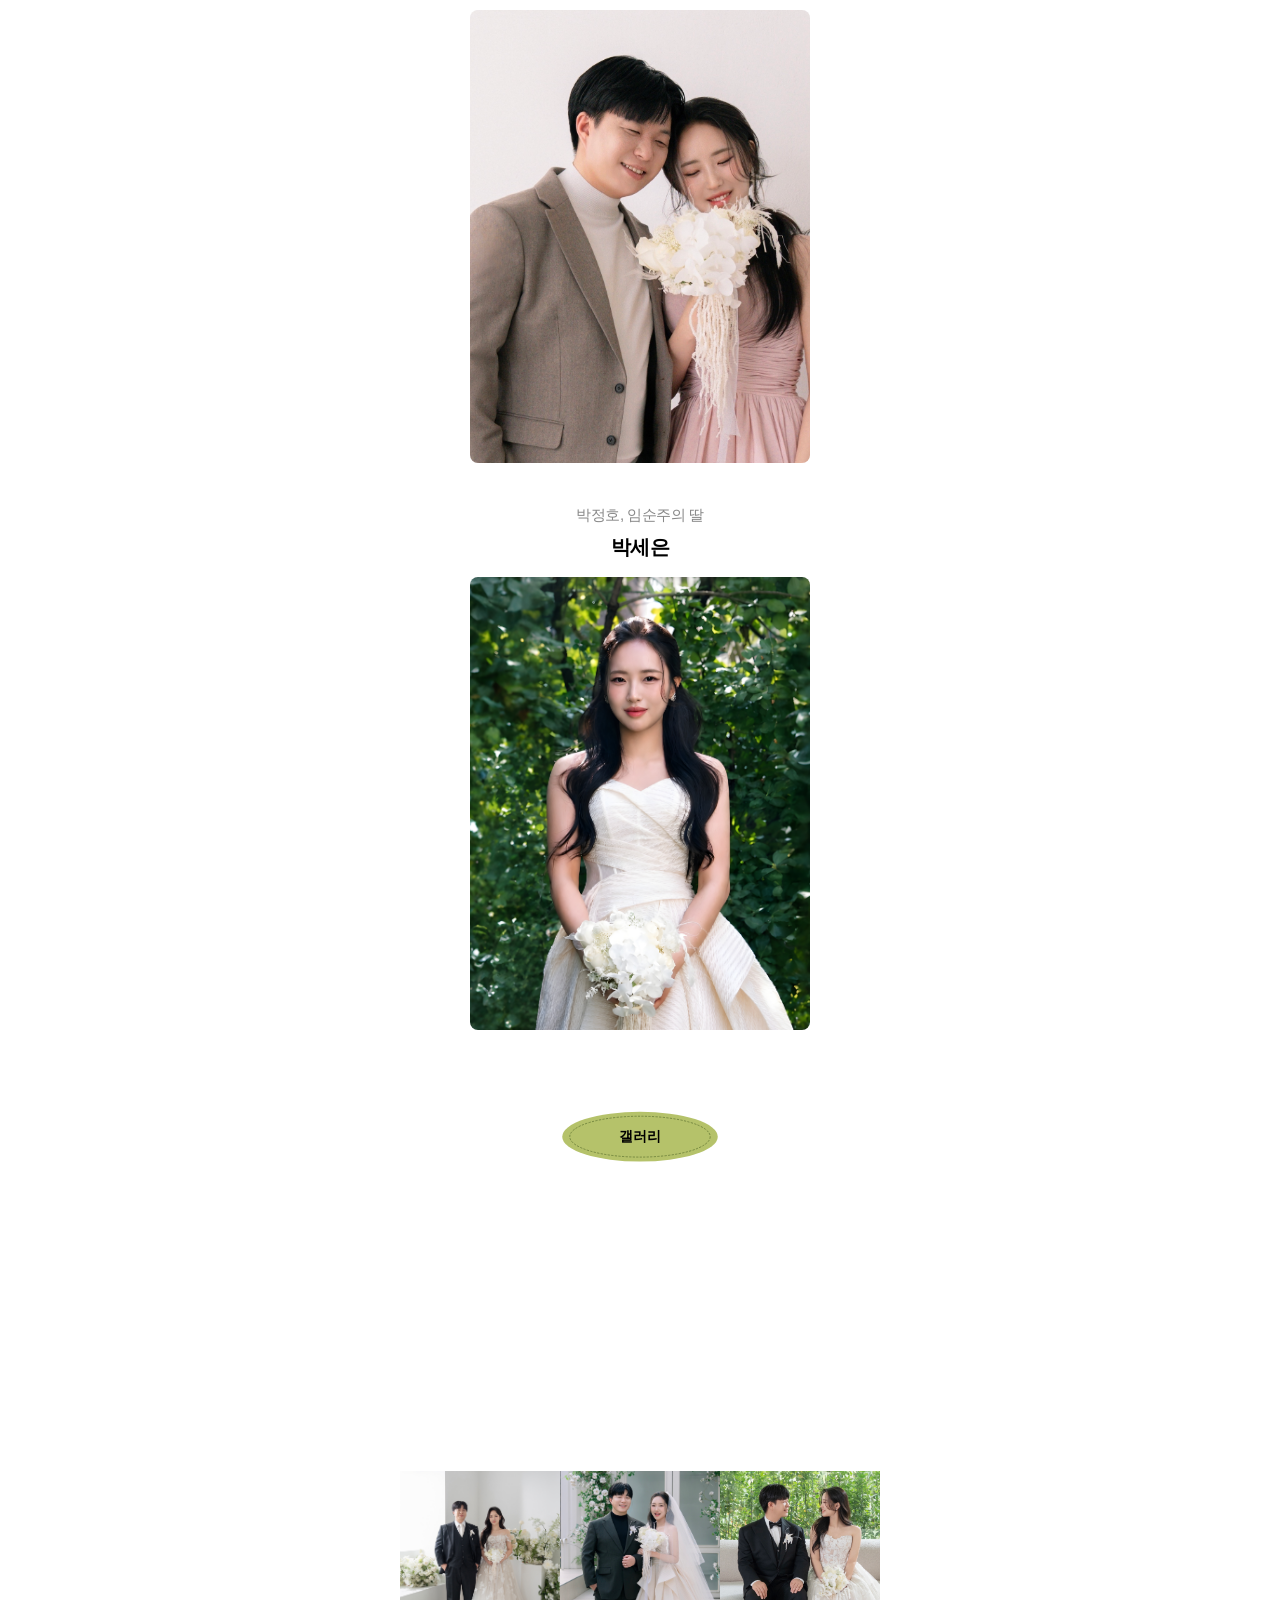
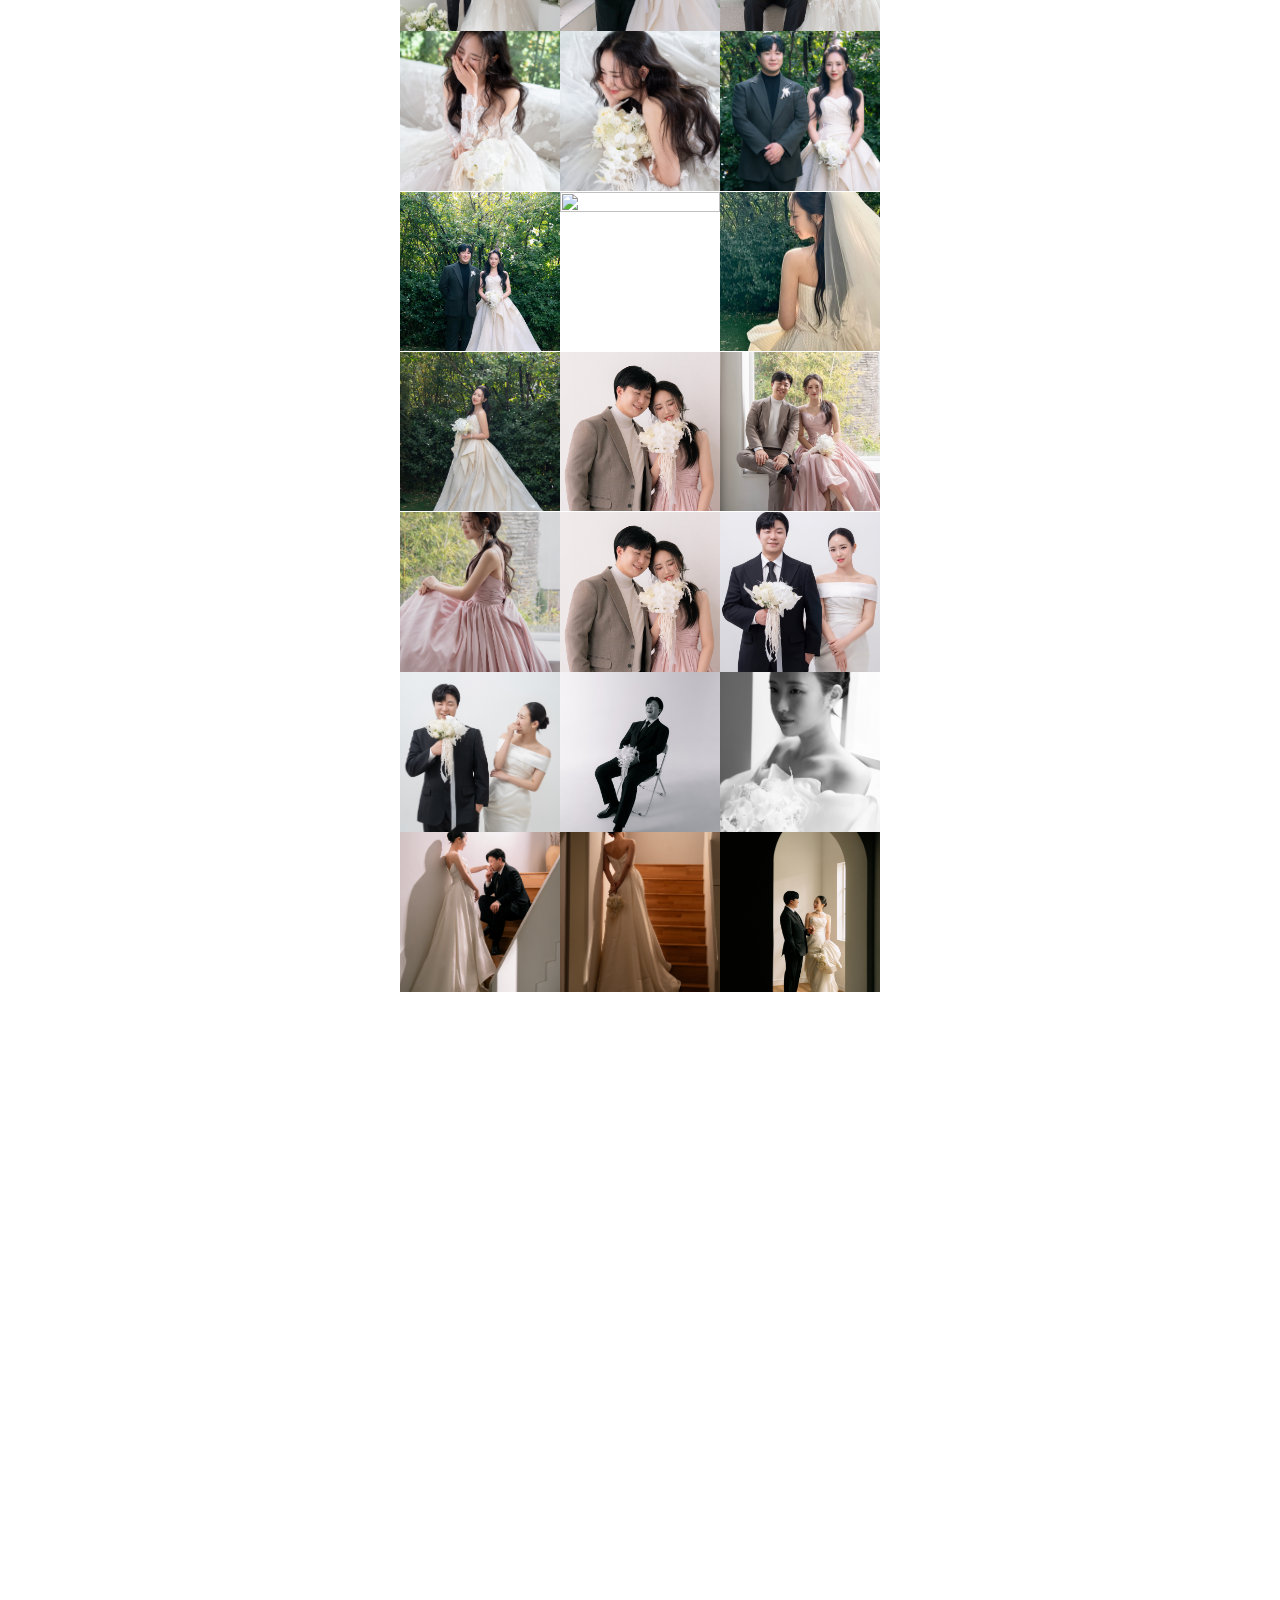
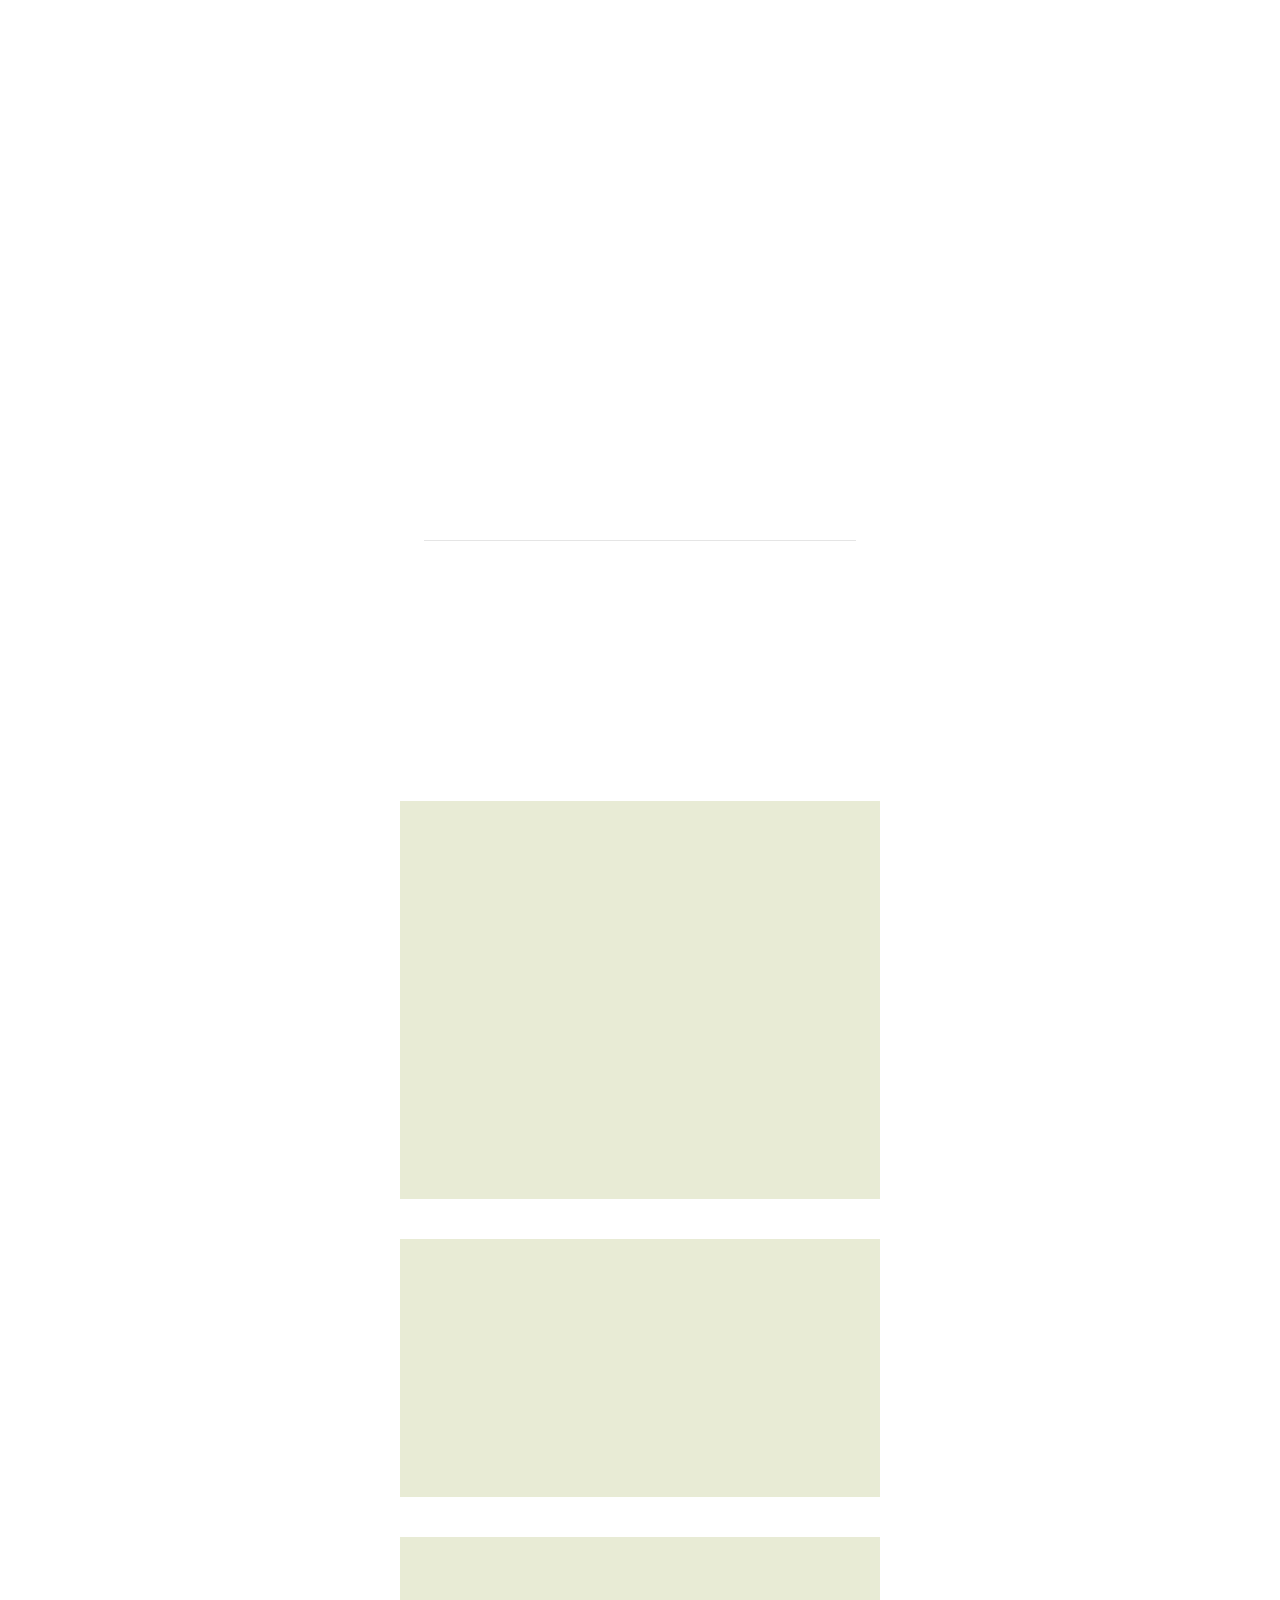
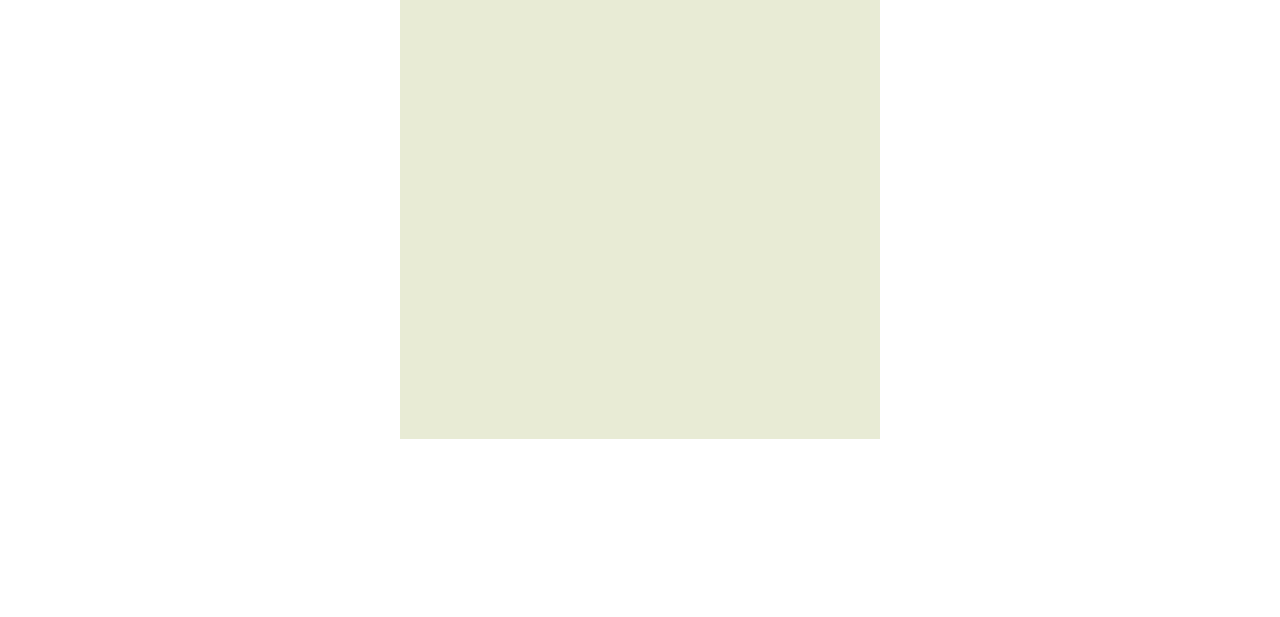
==== commit d932edda: "Remove 450 car capacity text, remove scroll lock on load Co-Authored-By: Claude Opus 4.6 (1M context" ====
--- a/index.html
+++ b/index.html
@@ -243,7 +243,7 @@
       </div>
       <div class="notice-card">
         <p class="t-title">🅿️&ensp;주차 안내</p>
-        <p class="t-desc">동일 건물 내 지하 주차장을 이용하실 수 있습니다.<br>차량은 최대 450대까지 수용 가능합니다.<br>무료 주차는 2시간까지 가능하고 이후 추가요금이 부과됩니다.</p>
+        <p class="t-desc">동일 건물 내 지하 주차장을 이용하실 수 있습니다.<br>무료 주차는 최대 2시간까지 가능합니다.</p>
       </div>
     </div>
 
--- a/css/style.css
+++ b/css/style.css
@@ -79,6 +79,7 @@
   width: 100%;
   height: 100%;
   object-fit: cover;
+  transform: translateX(2%) scale(1.05);
   object-position: 52% 30%;
   display: block;
 }
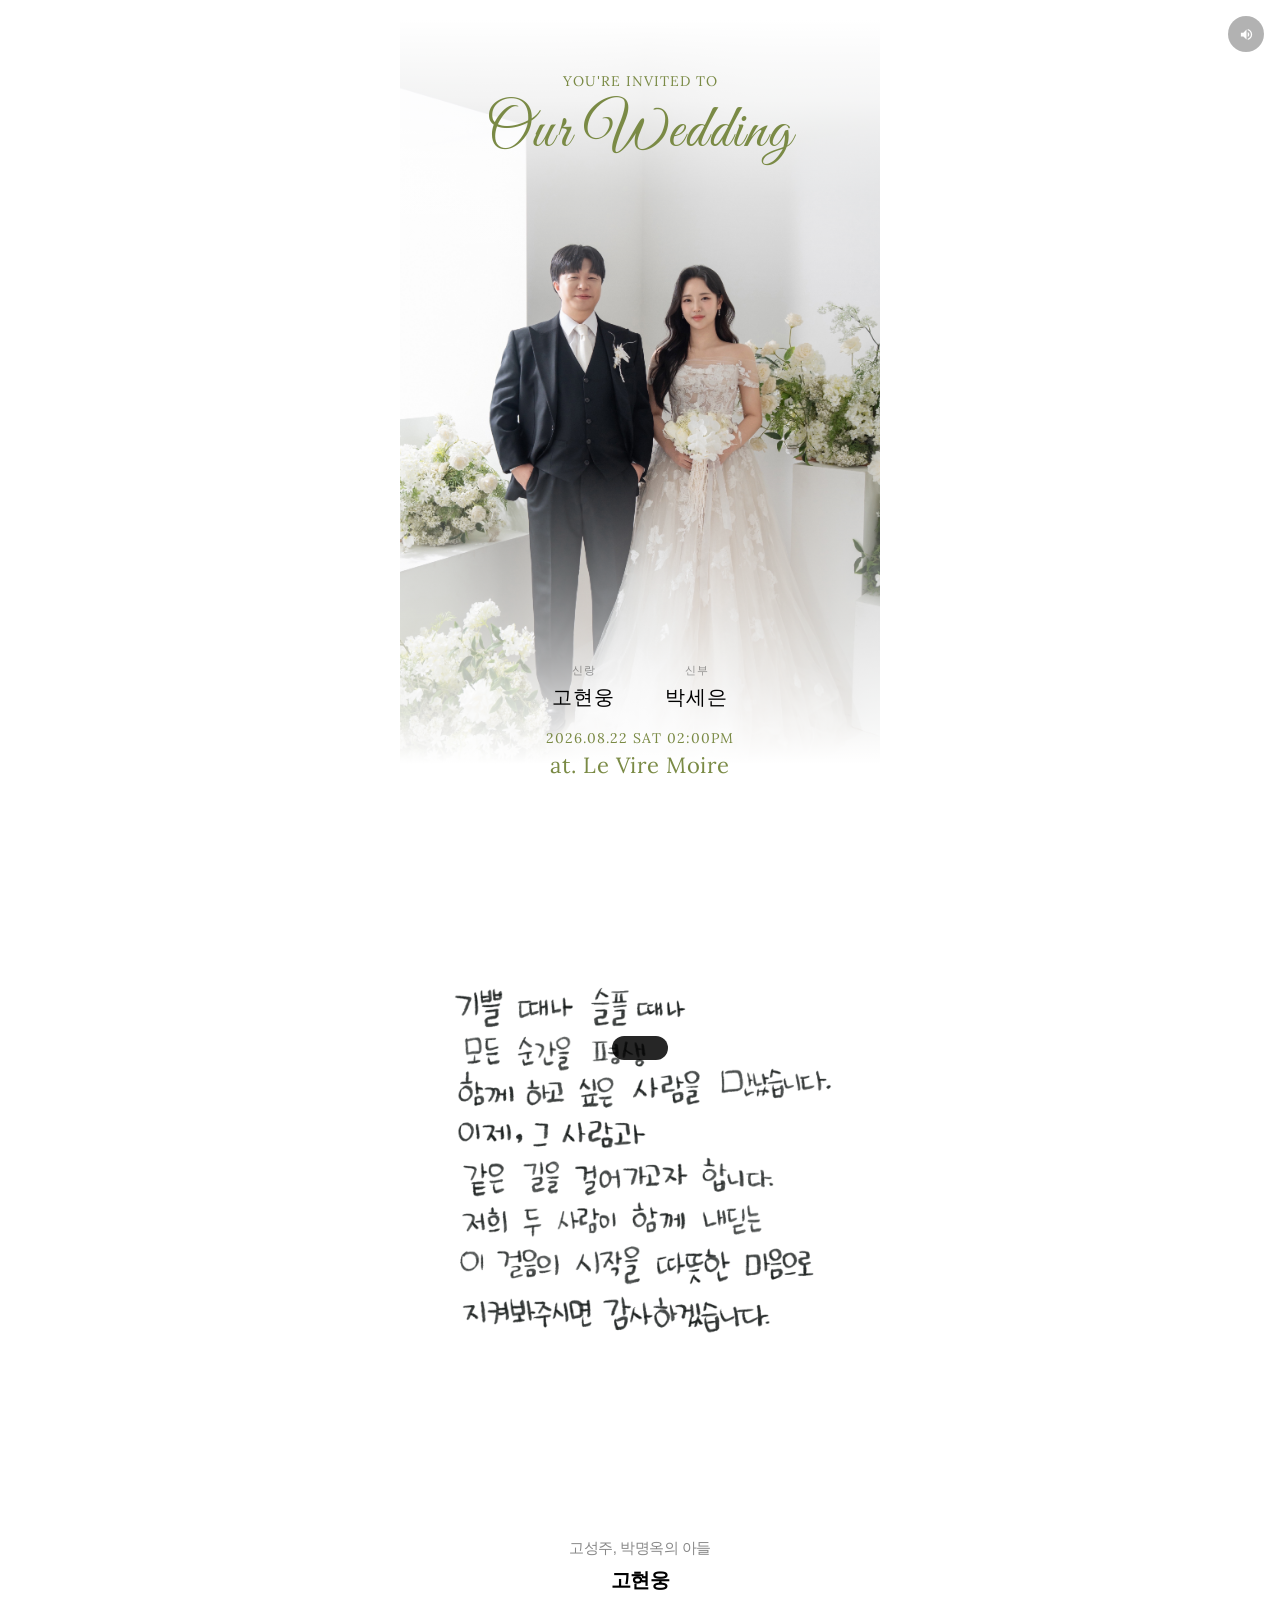
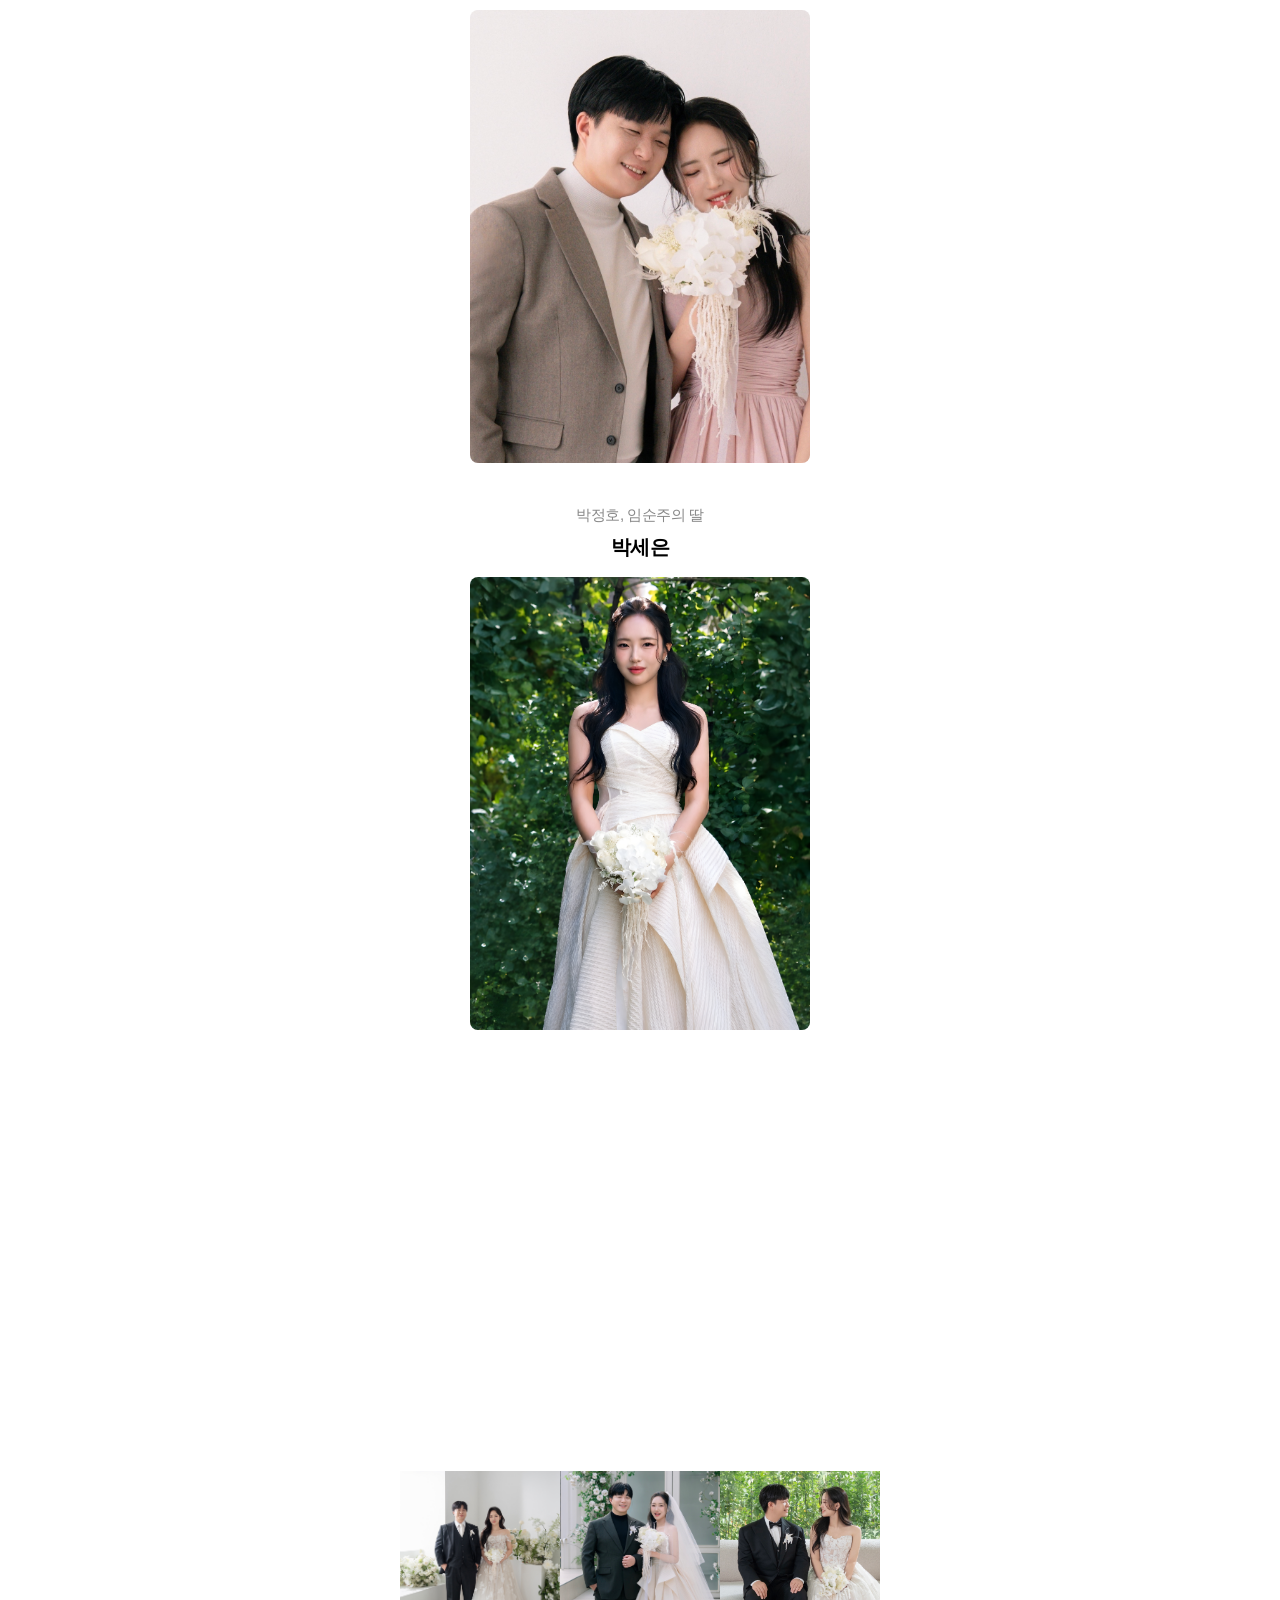
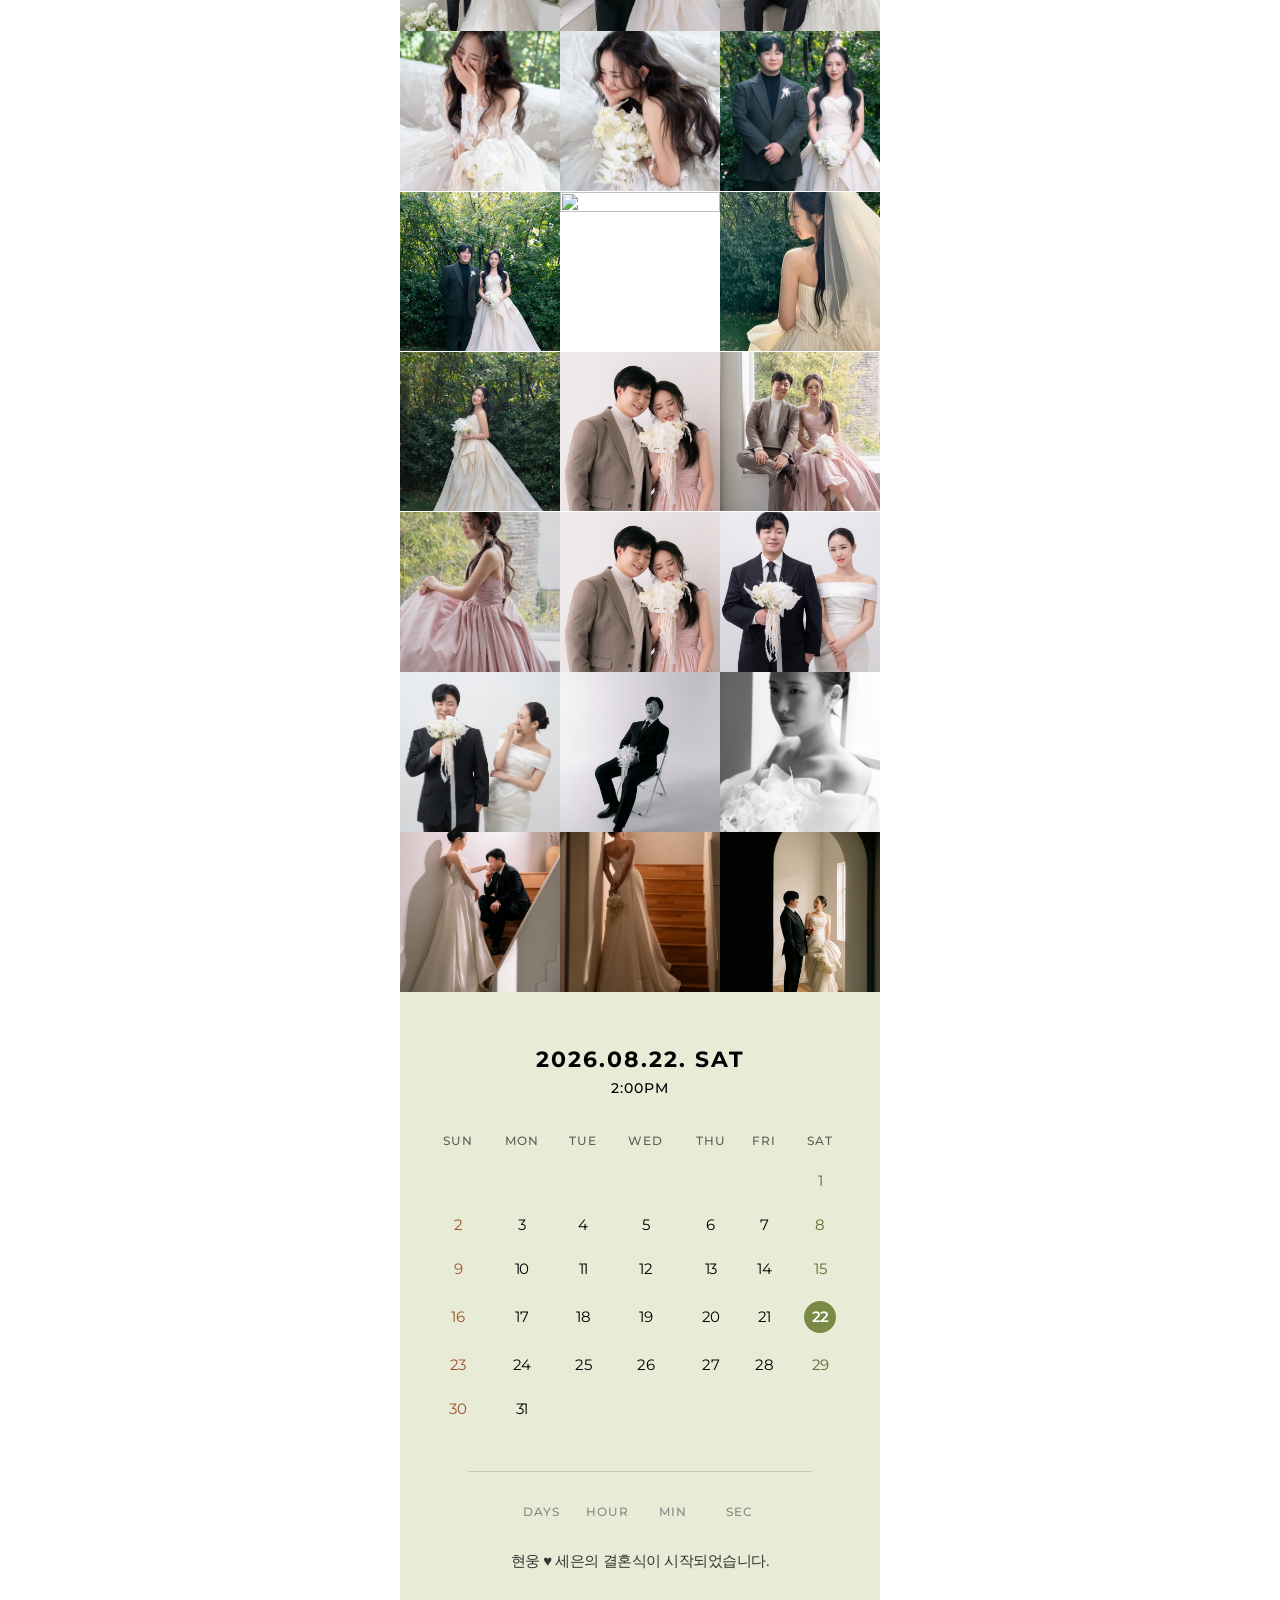
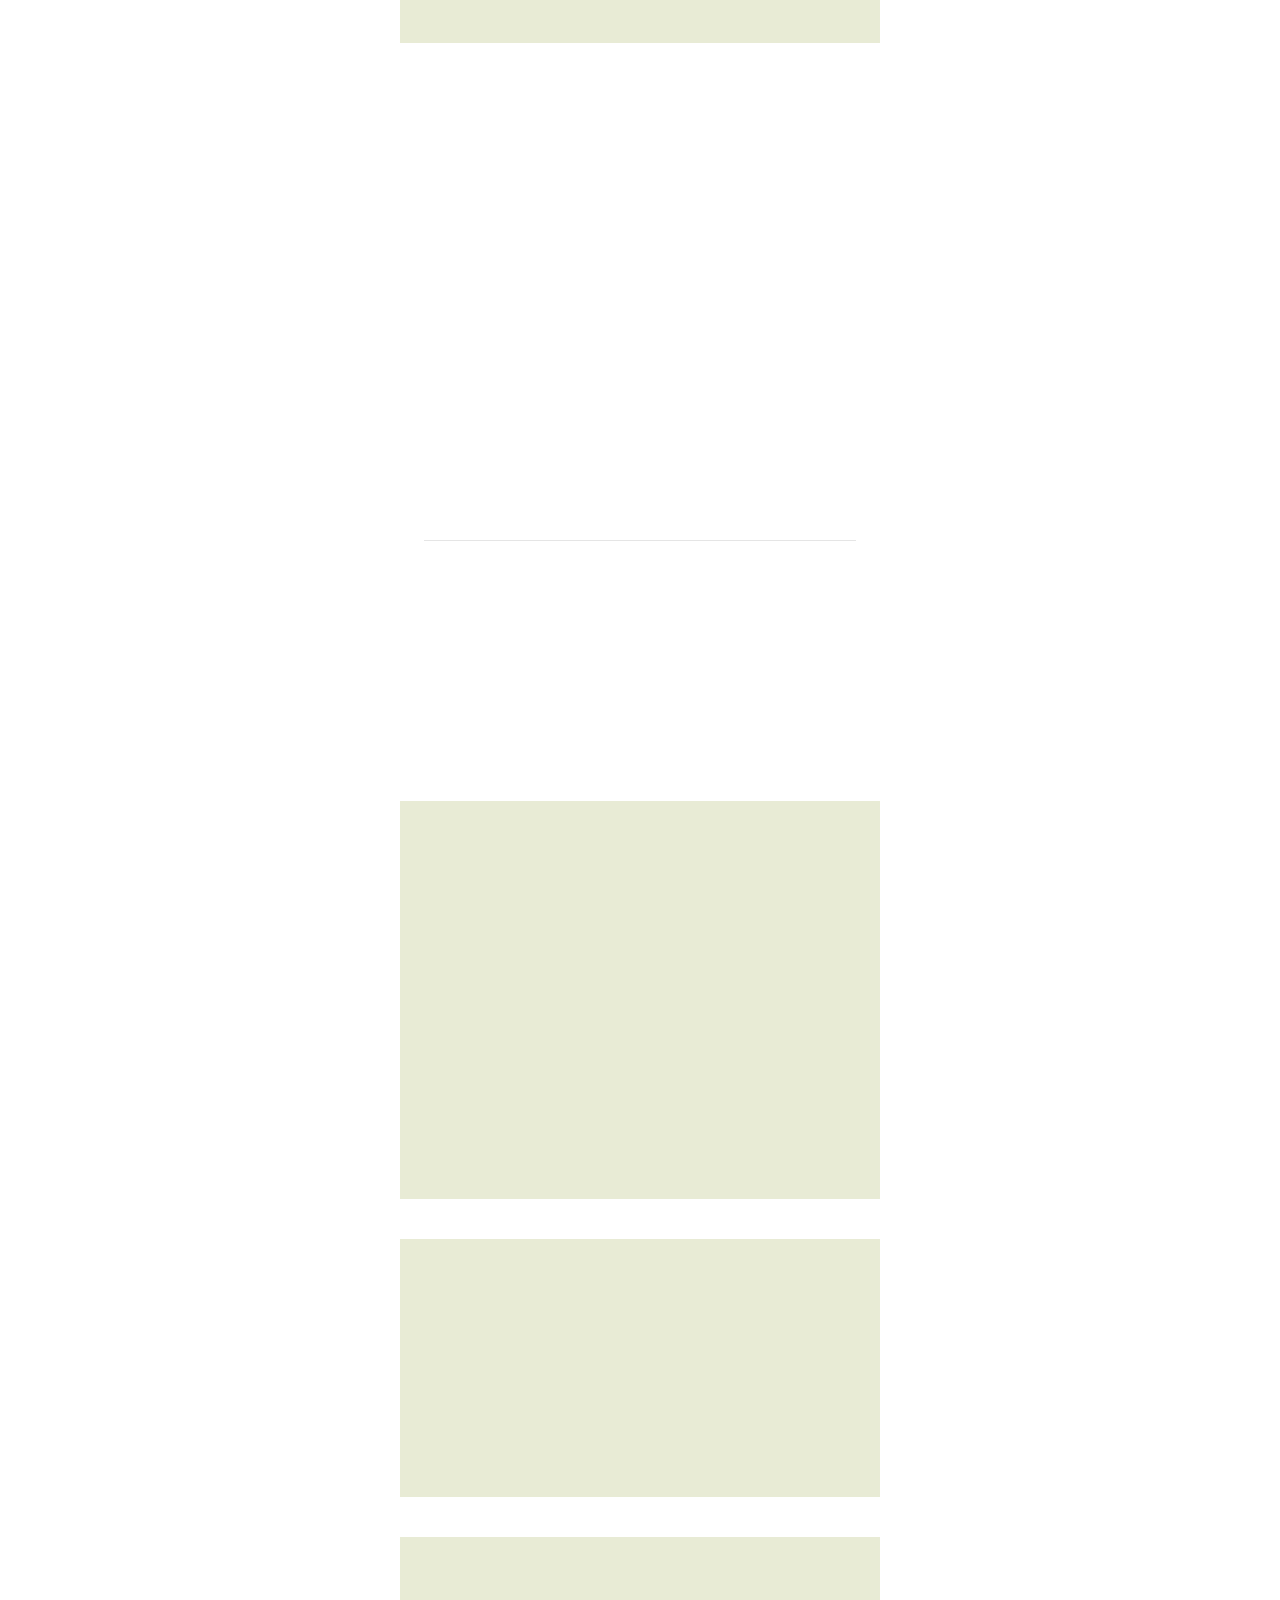
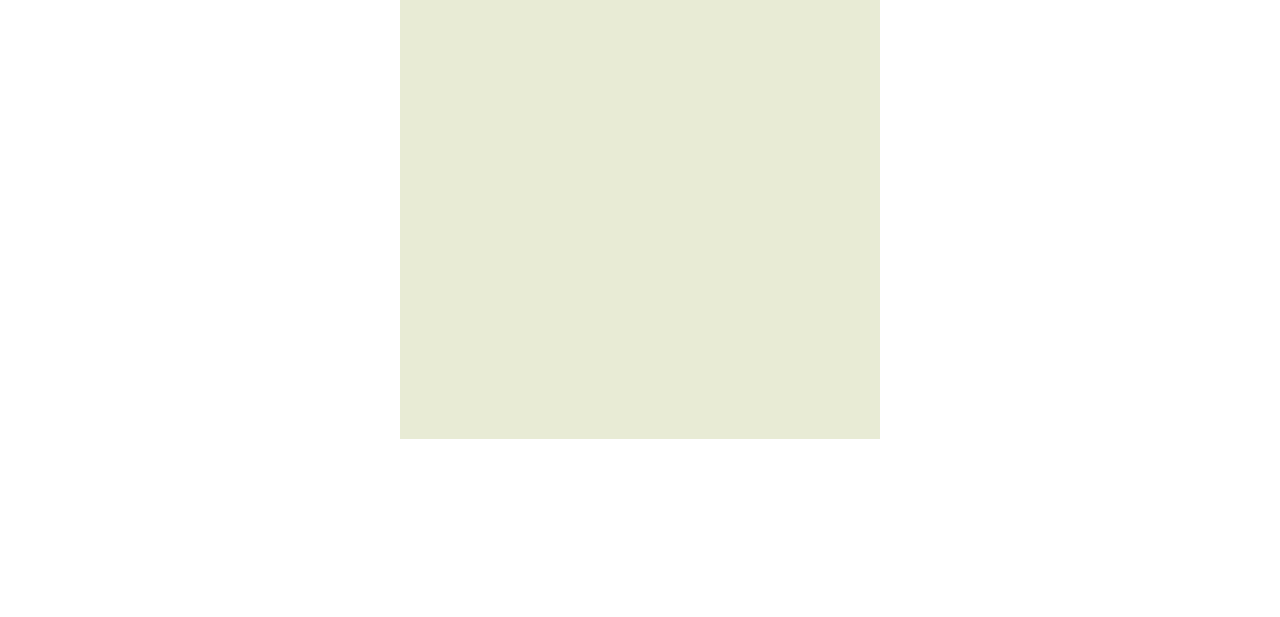
==== commit f40f3f3d: "Remove bride photo scale/position override Co-Authored-By: Claude Opus 4.6 (1M context) <noreply@ant" ====
--- a/index.html
+++ b/index.html
@@ -75,7 +75,7 @@
       <div class="intro-card">
         <p class="intro-parents">박정호, 임순주의 딸</p>
         <p class="intro-name">박세은</p>
-        <div class="intro-photo"><img src="images/bride.png" alt="" style="object-position: center 5%; transform: scale(1.3)"></div>
+        <div class="intro-photo"><img src="images/bride.png" alt=""></div>
       </div>
     </div>
 
--- a/css/style.css
+++ b/css/style.css
@@ -875,7 +875,7 @@
 }
 .btn-copy-acc {
   padding: 10px 22px;
-  background: #222;
+  background: #7a8a45;
   border-radius: 6px;
   font-size: 14px;
   color: #fff;
@@ -905,7 +905,7 @@
 }
 .btn-urlcopy {
   padding: 14px 20px;
-  background: #333;
+  background: #7a8a45;
   border-radius: 8px;
   font-size: 15px;
   color: #fff;
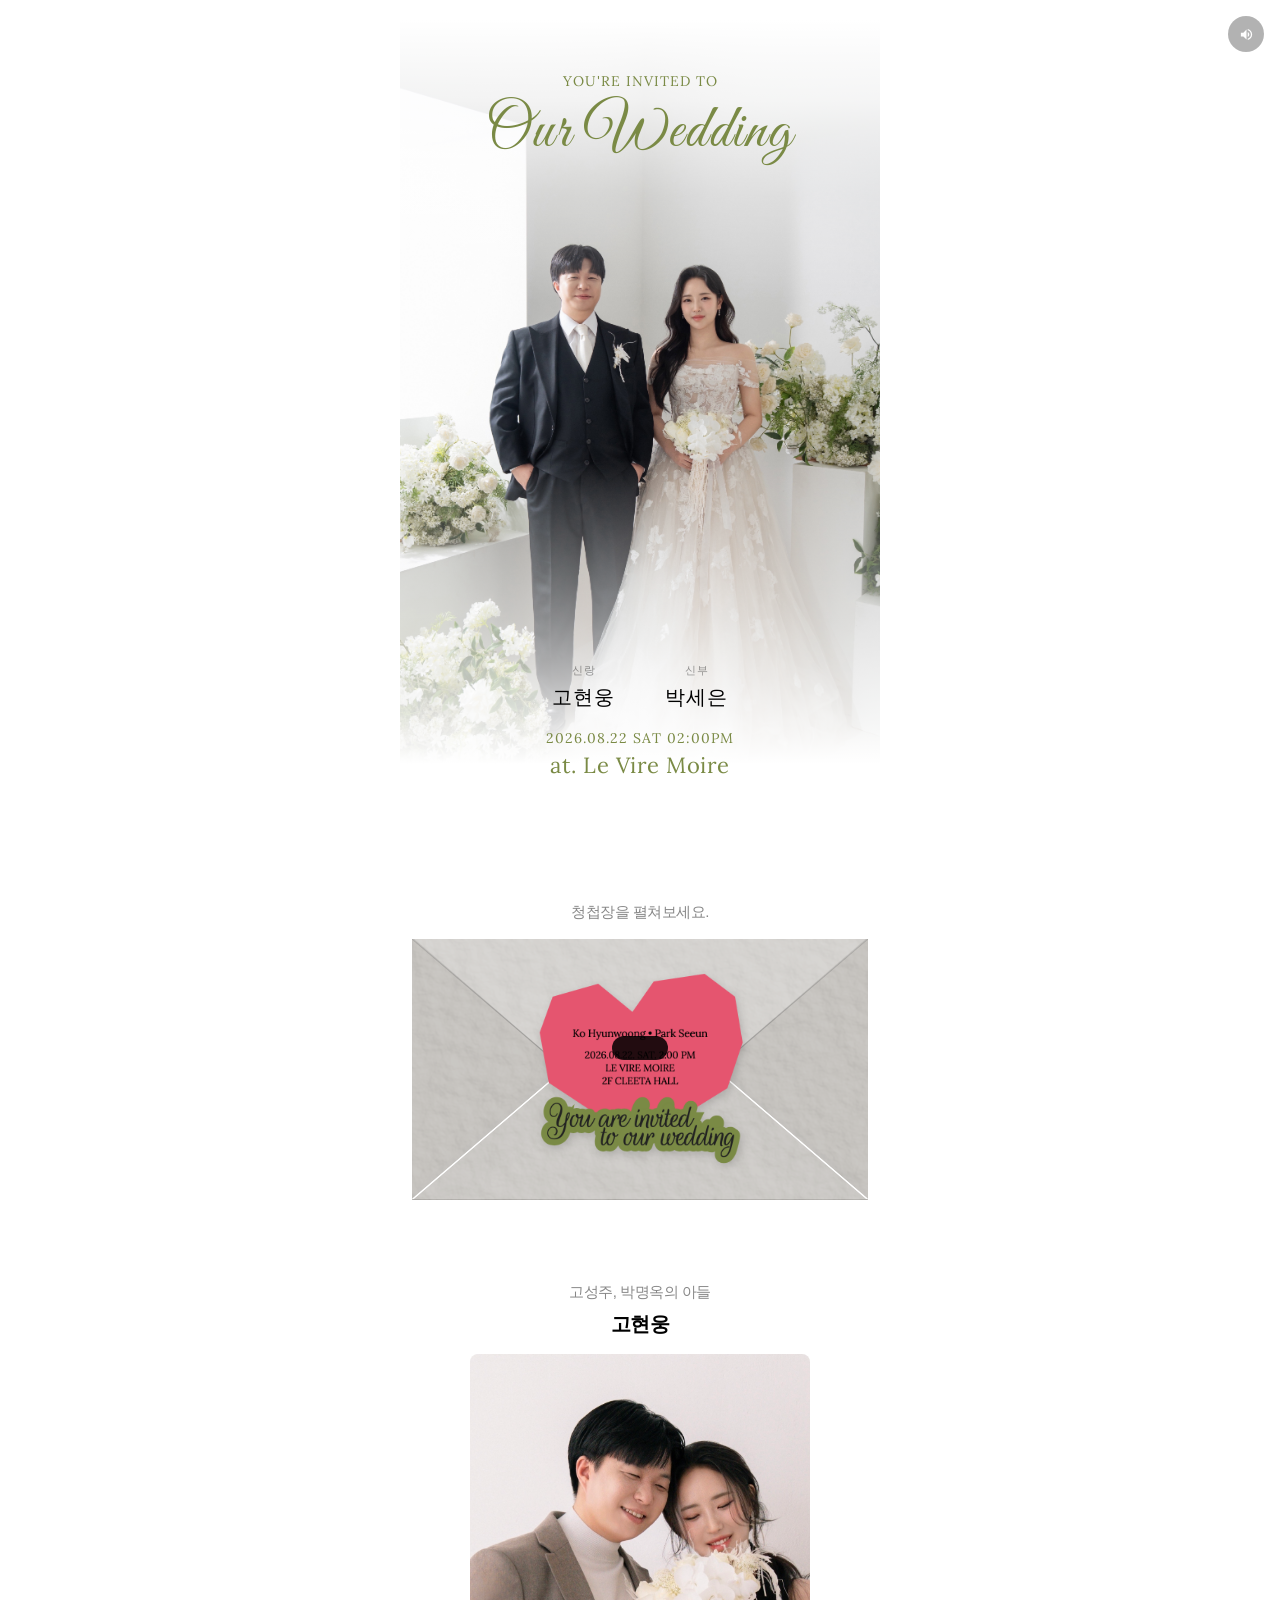
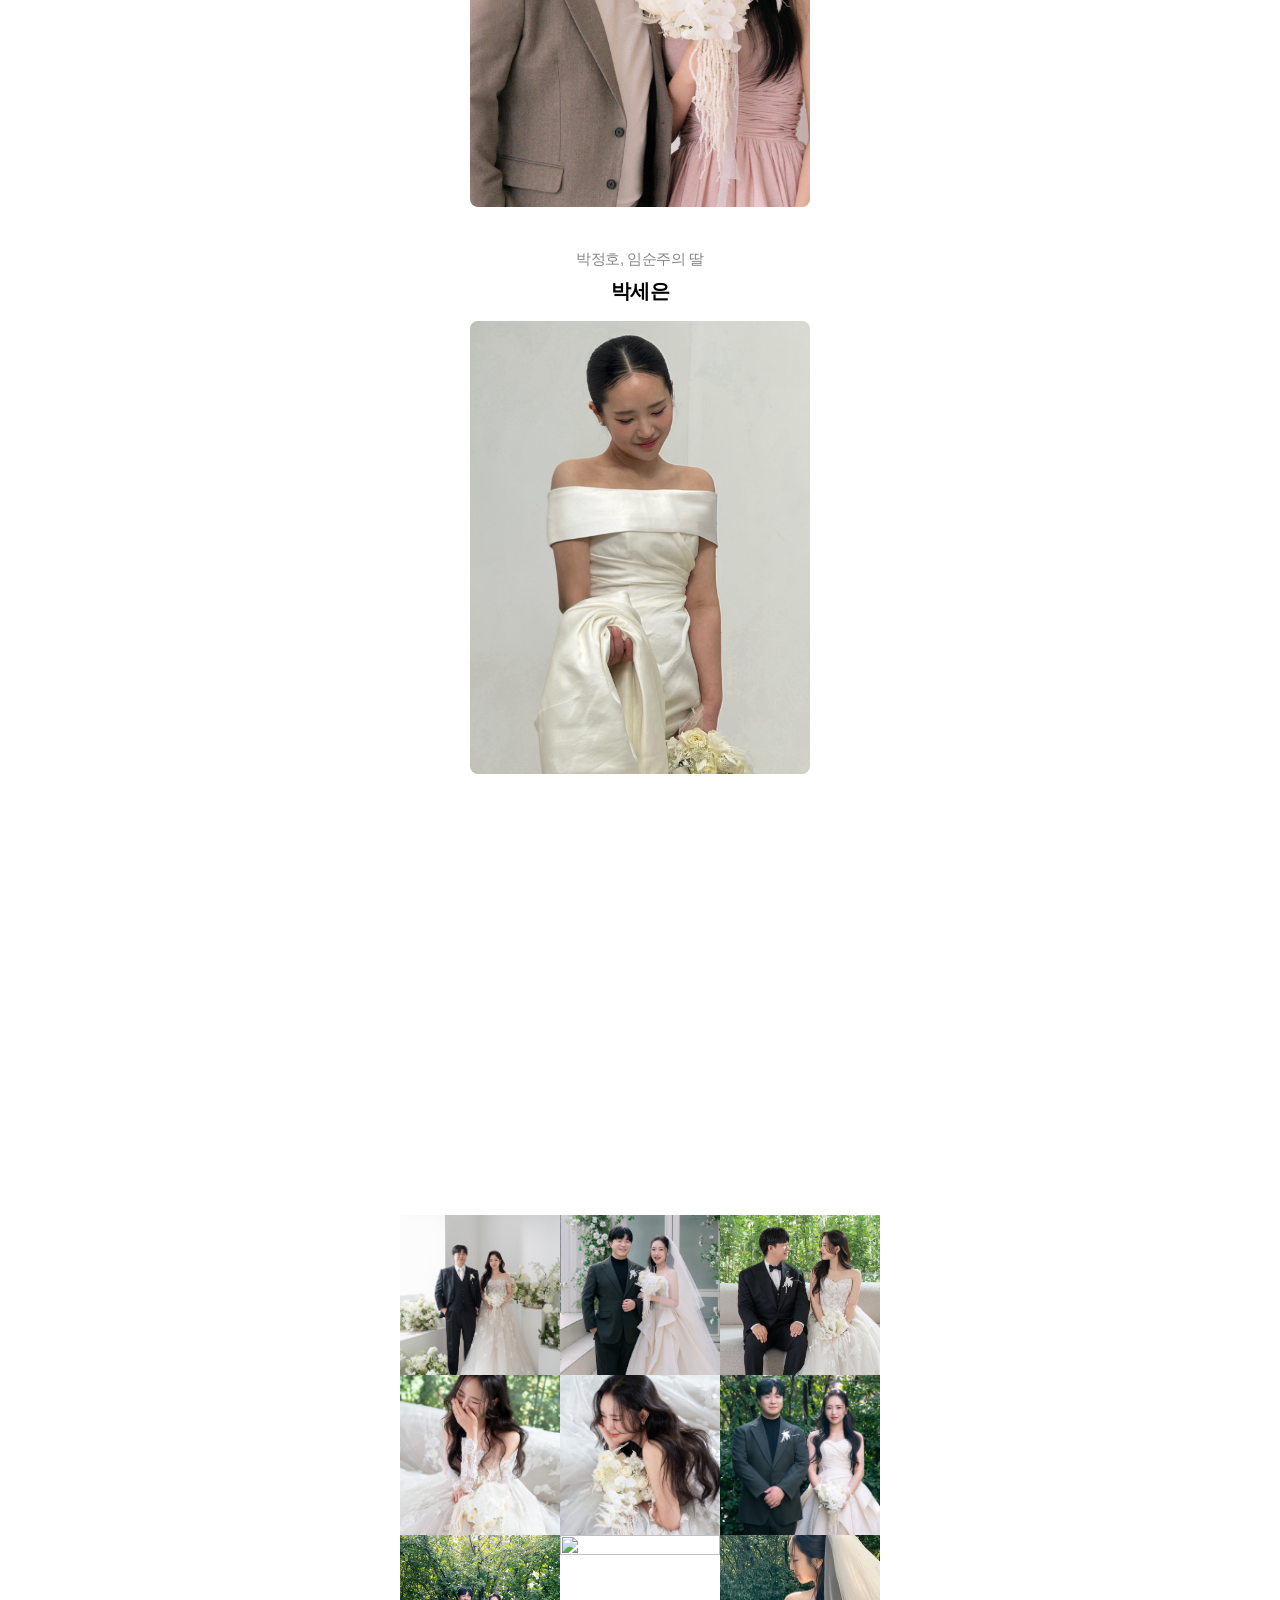
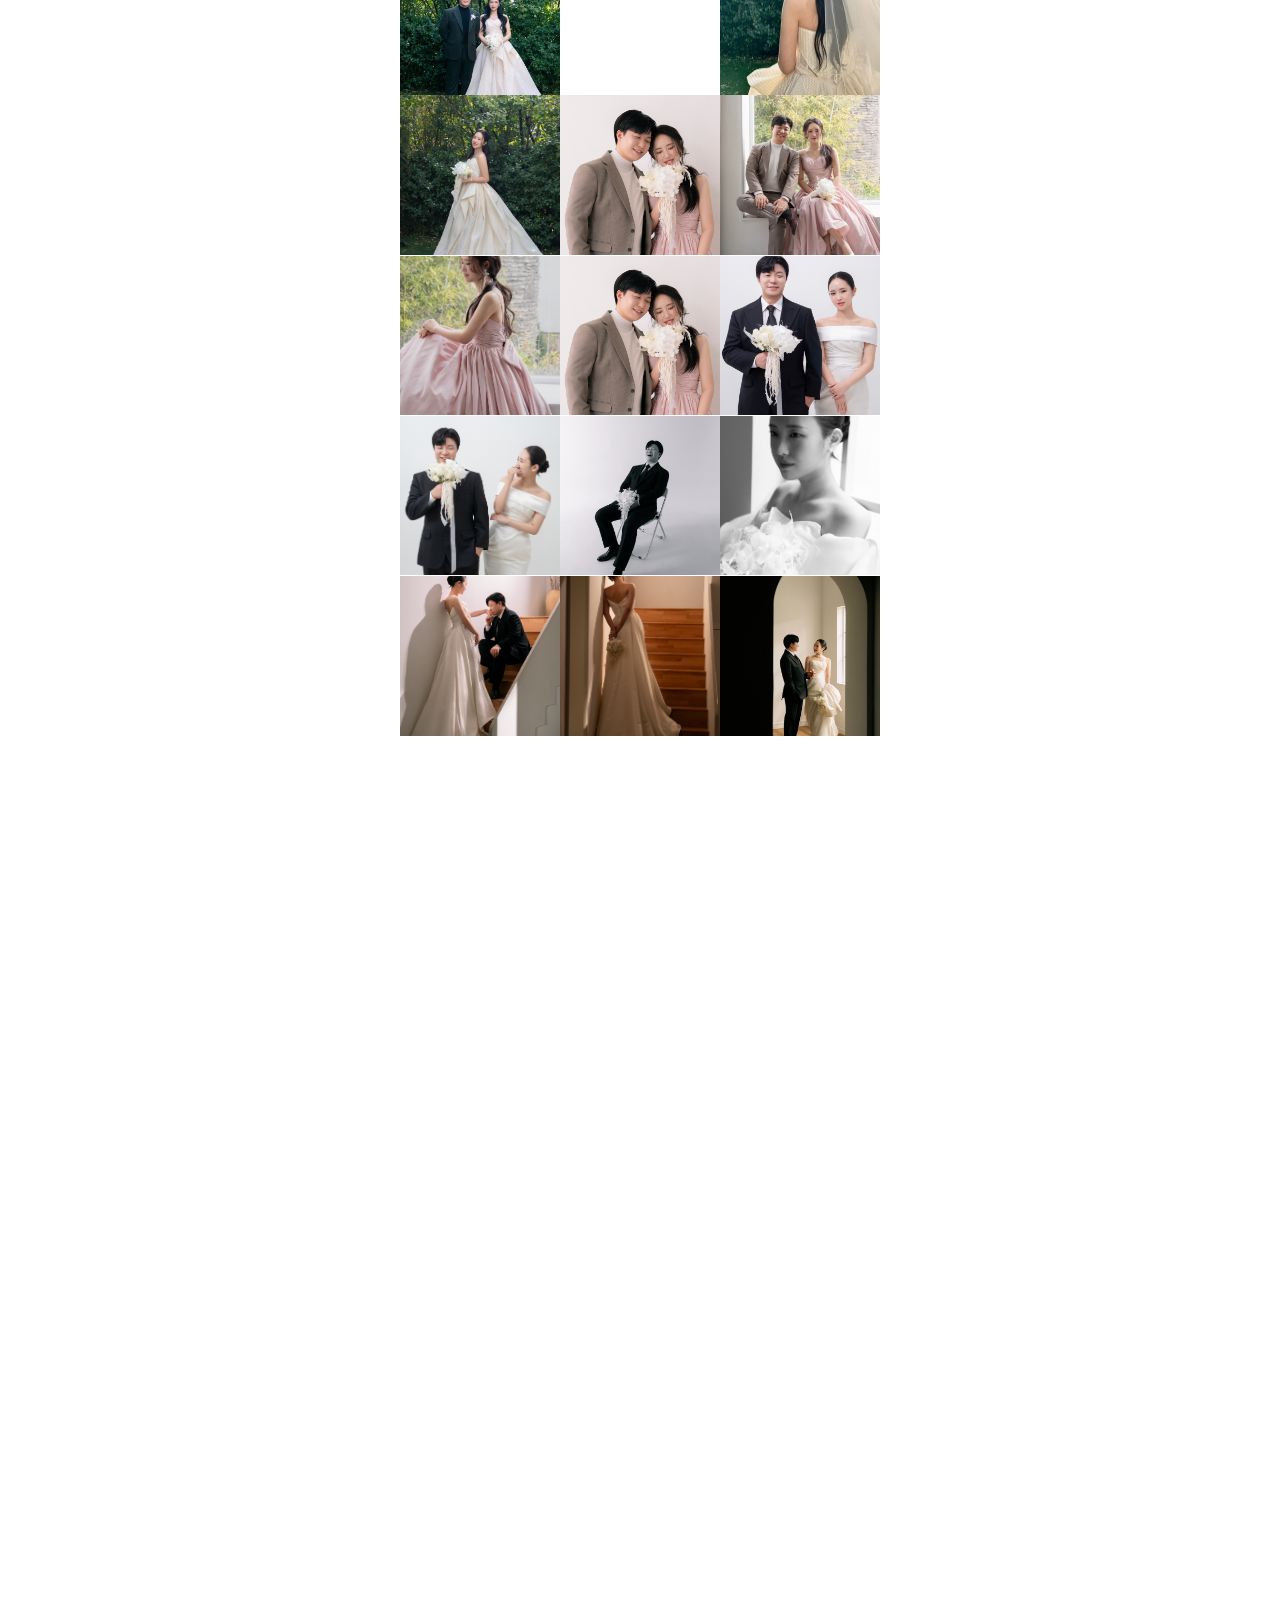
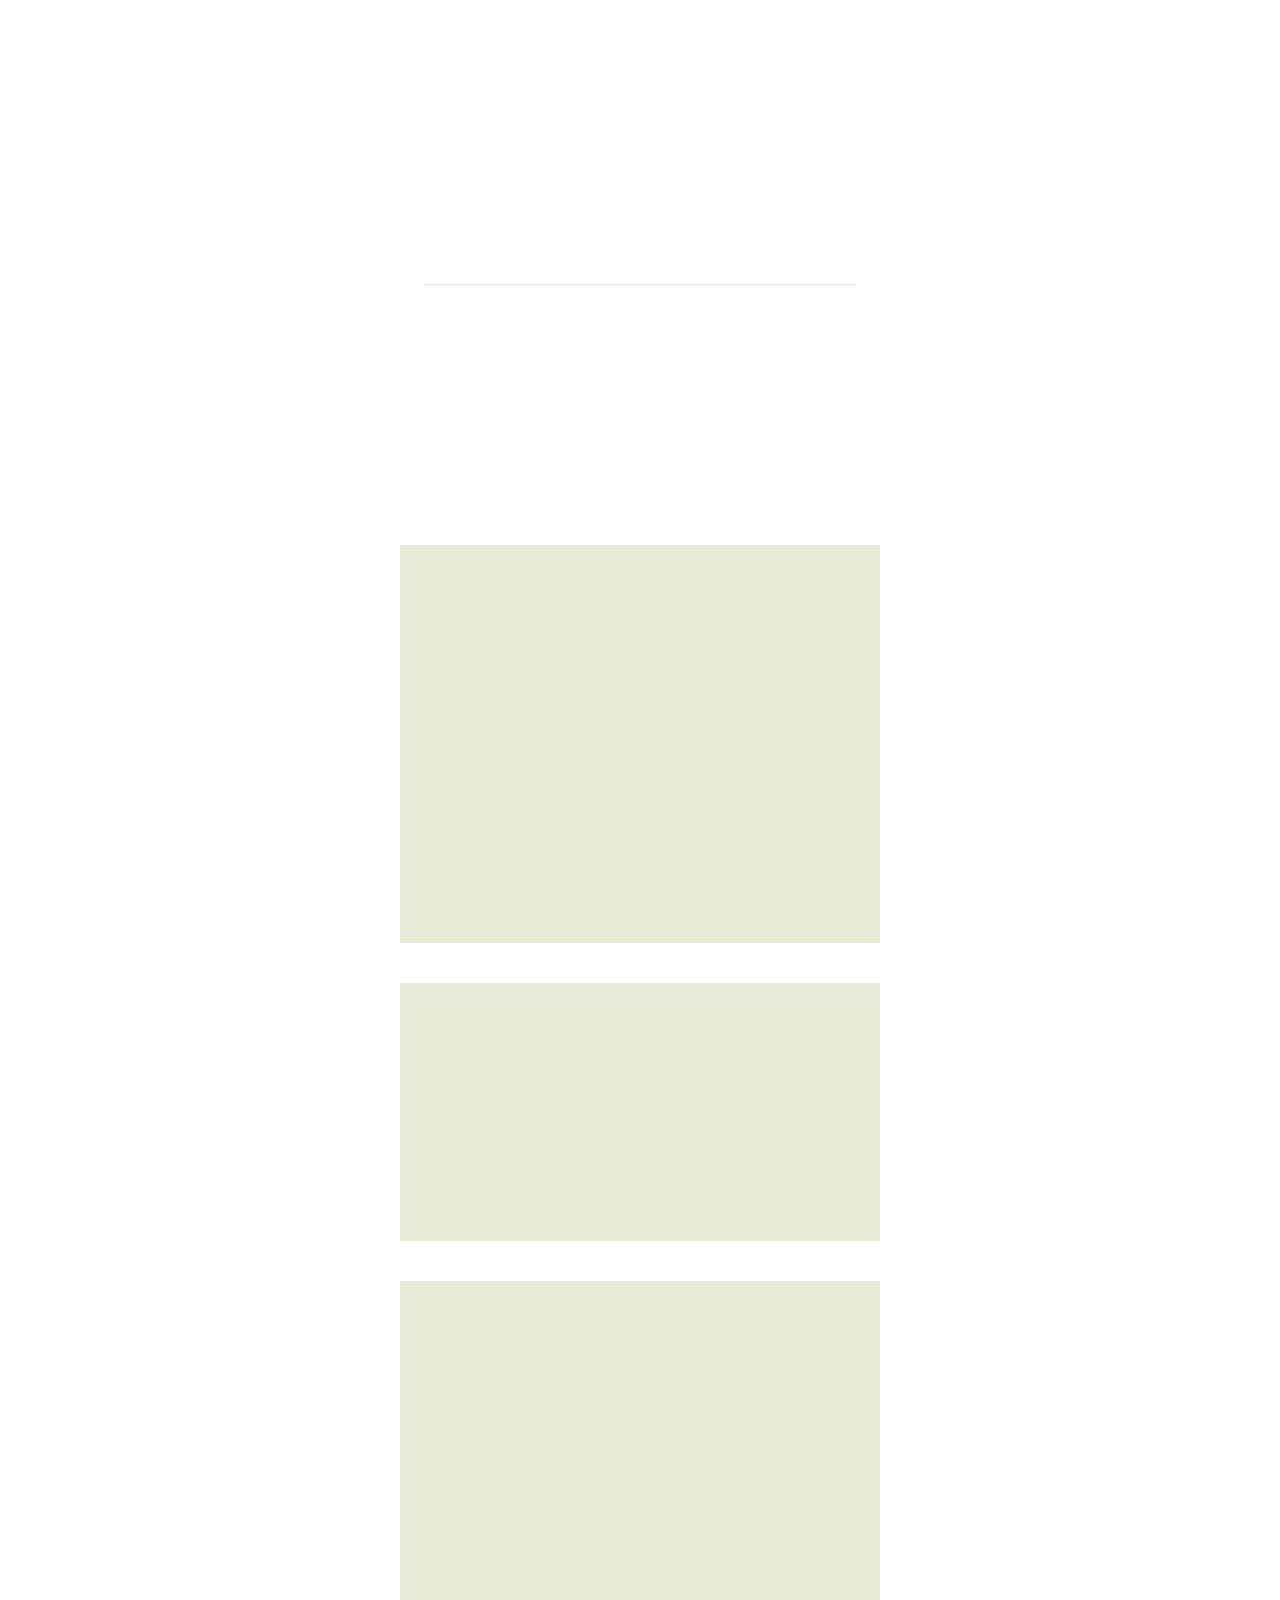
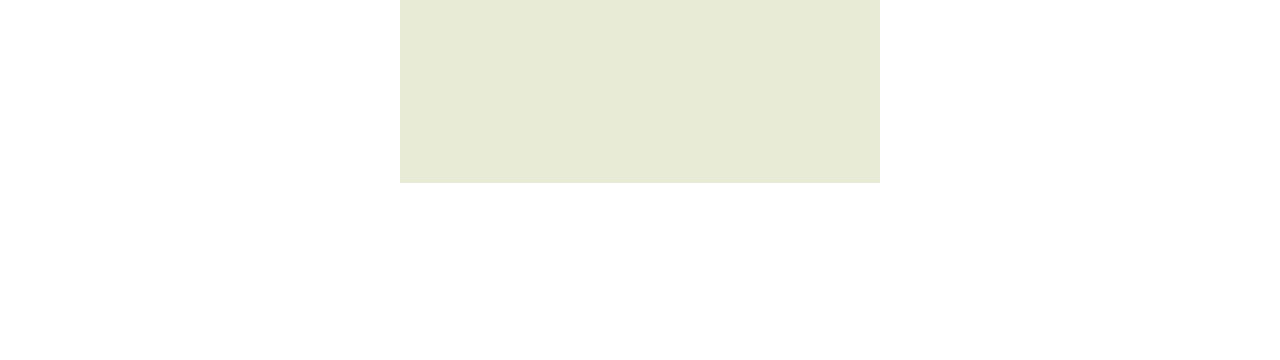
==== commit e135dee7: "Major update: envelope interaction, stickers, paper texture, locket - Add envelope with heart seal s" ====
--- a/index.html
+++ b/index.html
@@ -22,6 +22,17 @@
   </button>
   <audio id="bgm" loop preload="auto"></audio>
 
+  <!-- Paper texture filter -->
+  <svg width="0" height="0" style="position:absolute">
+    <filter id="paper-texture" x="0" y="0" width="100%" height="100%">
+      <feTurbulence type="fractalNoise" baseFrequency="0.025 0.02" numOctaves="5" seed="15" result="noise"/>
+      <feDiffuseLighting in="noise" lighting-color="#fff" surfaceScale="3" result="light">
+        <feDistantLight azimuth="135" elevation="45"/>
+      </feDiffuseLighting>
+      <feComposite in="SourceGraphic" in2="light" operator="arithmetic" k1="0.7" k2="0.3" k3="0" k4="0"/>
+    </filter>
+  </svg>
+
   <!-- =============================================
        SECTION 1: DARK (#0a0909)
        ============================================= -->
@@ -57,13 +68,69 @@
     <!-- 80px -->
     <div class="spacer" style="height:80px"></div>
 
-    <!-- Greeting text (image) -->
-    <div class="img-center greeting-wrap anim">
-      <img src="assets/handwriting_senny.png" alt="" class="img-orgsize greeting-img">
-    </div>
-
-    <!-- 120px -->
-    <div class="spacer" style="height:120px"></div>
+    <!-- Envelope + Greeting -->
+    <div class="envelope-greeting anim">
+      <p id="envelope-label" style="font-family:'Pretendard',sans-serif; font-size:15px; color:#888; font-weight:400; text-align:center; margin-bottom:15px;">청첩장을 펼쳐보세요.</p>
+      <div class="envelope-wrap" id="envelope-btn" onclick="openEnvelope()">
+        <div class="envelope">
+          <svg class="envelope-svg" viewBox="0 0 300 200" preserveAspectRatio="none">
+            <defs>
+              <filter id="paper">
+                <feTurbulence type="fractalNoise" baseFrequency="0.06" numOctaves="6" result="noise" />
+                <feDiffuseLighting in="noise" lighting-color="white" surfaceScale="3" result="light">
+                  <feDistantLight azimuth="135" elevation="50" />
+                </feDiffuseLighting>
+                <feComposite in="SourceGraphic" in2="light" operator="arithmetic" k1="0" k2="1" k3="0.3" k4="0" />
+              </filter>
+              <filter id="shadow-top" x="-20%" y="-50%" width="140%" height="200%">
+                <feDropShadow dx="0" dy="-12" stdDeviation="12" flood-color="rgba(0,0,0,0.25)" />
+              </filter>
+              <filter id="shadow-bottom" x="-20%" y="-20%" width="140%" height="200%">
+                <feDropShadow dx="0" dy="12" stdDeviation="12" flood-color="rgba(0,0,0,0.4)" />
+              </filter>
+              <clipPath id="clip-bottom">
+                <polygon points="0,0 150,150 300,0 300,200 0,200" />
+              </clipPath>
+            </defs>
+            <rect width="300" height="200" fill="#dddad6" filter="url(#paper)" opacity="0.55" />
+            <g clip-path="url(#clip-bottom)">
+              <polygon points="0,200 150,50 300,200" fill="rgba(255,255,255,0.12)" />
+              <line x1="1.2" y1="199" x2="151.2" y2="49" stroke="rgba(255,255,255,0.65)" stroke-width="0.7" />
+              <line x1="0.6" y1="199.5" x2="150.6" y2="49.5" stroke="rgba(255,255,255,0.85)" stroke-width="0.7" />
+              <line x1="0" y1="200" x2="150" y2="50" stroke="rgba(255,255,255,1)" stroke-width="0.7" filter="url(#shadow-bottom)" />
+              <line x1="298.8" y1="199" x2="148.8" y2="49" stroke="rgba(255,255,255,0.65)" stroke-width="0.7" />
+              <line x1="299.4" y1="199.5" x2="149.4" y2="49.5" stroke="rgba(255,255,255,0.85)" stroke-width="0.7" />
+              <line x1="300" y1="200" x2="150" y2="50" stroke="rgba(255,255,255,1)" stroke-width="0.7" filter="url(#shadow-bottom)" />
+            </g>
+            <polygon points="0,0 150,150 300,0" fill="rgba(255,255,255,0.25)" />
+            <line x1="1.2" y1="0" x2="150" y2="150" stroke="rgba(0,0,0,0.05)" stroke-width="0.7" />
+            <line x1="0.6" y1="0" x2="150" y2="150" stroke="rgba(0,0,0,0.09)" stroke-width="0.7" />
+            <line x1="0" y1="0" x2="150" y2="150" stroke="rgba(0,0,0,0.15)" stroke-width="0.7" filter="url(#shadow-top)" />
+            <line x1="298.8" y1="0" x2="150" y2="150" stroke="rgba(0,0,0,0.05)" stroke-width="0.7" />
+            <line x1="299.4" y1="0" x2="150" y2="150" stroke="rgba(0,0,0,0.09)" stroke-width="0.7" />
+            <line x1="300" y1="0" x2="150" y2="150" stroke="rgba(0,0,0,0.15)" stroke-width="0.7" filter="url(#shadow-top)" />
+          </svg>
+          <img src="stickers/heart_sticker.png" alt="" class="envelope-seal">
+        </div>
+      </div>
+      <!-- All content below envelope (hidden until click) -->
+      <div class="paper-area greeting-hidden" id="greeting-area">
+        <!-- Greeting text -->
+        <div class="greeting-inner" style="padding:0;">
+          <div class="img-center greeting-wrap">
+            <img src="images/handwriting_senny.png" alt="" class="img-orgsize greeting-img">
+          </div>
+        </div>
+
+        <!-- Locket -->
+        <div class="sticker-combo">
+          <img src="stickers/locket_sticker.png" alt="" class="sticker-locket">
+        </div>
+      </div>
+    </div>
+
+    <!-- 80px -->
+    <div class="spacer" style="height:80px"></div>
 
     <!-- 신랑 신부 소개 -->
     <div class="intro-section anim">
--- a/css/style.css
+++ b/css/style.css
@@ -200,14 +200,57 @@
   letter-spacing: 0.5px;
 }
 
-/* --- Envelope --- */
+/* --- Paper texture area --- */
+.paper-area {
+  position: relative;
+  background: #f8f7f5;
+}
+.paper-area::before {
+  content: '';
+  position: absolute;
+  inset: 0;
+  background: #f8f7f5;
+  filter: url(#paper-texture);
+  pointer-events: none;
+  z-index: 0;
+}
+.paper-area > * {
+  position: relative;
+  z-index: 1;
+}
+
+/* --- Envelope + Greeting interaction --- */
+.envelope-greeting {
+  width: 95%;
+  margin: 0 auto;
+}
 .envelope-wrap {
-  padding: 0 50px;
+  cursor: pointer;
 }
 .envelope {
   position: relative;
   background: #888580;
-  padding: 40px 24px 24px;
+  padding: 0;
+  overflow: visible;
+  aspect-ratio: 3.5/2;
+}
+.envelope-seal {
+  position: absolute;
+  top: 12%;
+  bottom: 0;
+  left: 0;
+  right: 0;
+  margin: auto;
+  width: 50%;
+  height: fit-content;
+  z-index: 2;
+  filter: drop-shadow(2px 3px 4px rgba(0,0,0,0.15));
+  transition: transform 1.2s cubic-bezier(0.2, 0.8, 0.3, 1), opacity 1s ease;
+  transform-origin: center center;
+}
+.envelope-seal.peel {
+  transform: translateX(120%) translateY(-80%) rotate(40deg) scale(0.6);
+  opacity: 0;
   text-align: center;
   overflow: hidden;
 }
@@ -255,14 +298,6 @@
   letter-spacing: 1px;
   line-height: 1.2;
 }
-.env-day {
-  font-family: 'Lora', serif;
-  font-size: 11px;
-  font-weight: 300;
-  color: #333;
-  letter-spacing: 1px;
-  line-height: 1.2;
-}
 .env-venue1 {
   font-family: 'Lora', serif;
   font-size: 11px;
@@ -271,6 +306,53 @@
   letter-spacing: 0.5px;
   line-height: 1.5;
 }
+.sticker-combo {
+  text-align: center;
+  padding: 5%;
+  position: relative;
+}
+.sticker-top-row {
+  display: flex;
+  align-items: flex-end;
+  justify-content: center;
+  margin-bottom: -80px;
+  position: relative;
+  z-index: 2;
+}
+.sticker-heart {
+  width: 50%;
+  transform: rotate(-10deg);
+  margin-right: -20px;
+}
+.sticker-tag {
+  width: 40%;
+  transform: rotate(15deg);
+  margin-left: -20px;
+}
+.sticker-locket {
+  display: block;
+  width: 100%;
+  position: relative;
+  z-index: 1;
+  -webkit-mask-image: linear-gradient(to right, transparent 0%, black 12%, black 88%, transparent 100%),
+    linear-gradient(to bottom, transparent 0%, black 12%, black 88%, transparent 100%);
+  -webkit-mask-composite: source-in;
+  mask-image: linear-gradient(to right, transparent 0%, black 12%, black 88%, transparent 100%),
+    linear-gradient(to bottom, transparent 0%, black 12%, black 88%, transparent 100%);
+  mask-composite: intersect;
+}
+.greeting-inner {
+  position: relative;
+  padding: 0;
+}
+.greeting-hidden {
+  max-height: 0;
+  overflow: hidden;
+  transition: max-height 0.8s ease;
+}
+.greeting-hidden.open {
+  max-height: none;
+}
 
 /* --- Greeting image --- */
 .greeting-wrap {
@@ -278,9 +360,9 @@
 }
 .greeting-img {
   display: block;
-  width: 94% !important;
+  width: 90% !important;
   max-width: none !important;
-  margin: 15% auto;
+  margin: 0 auto;
   filter: invert(1);
 }
 
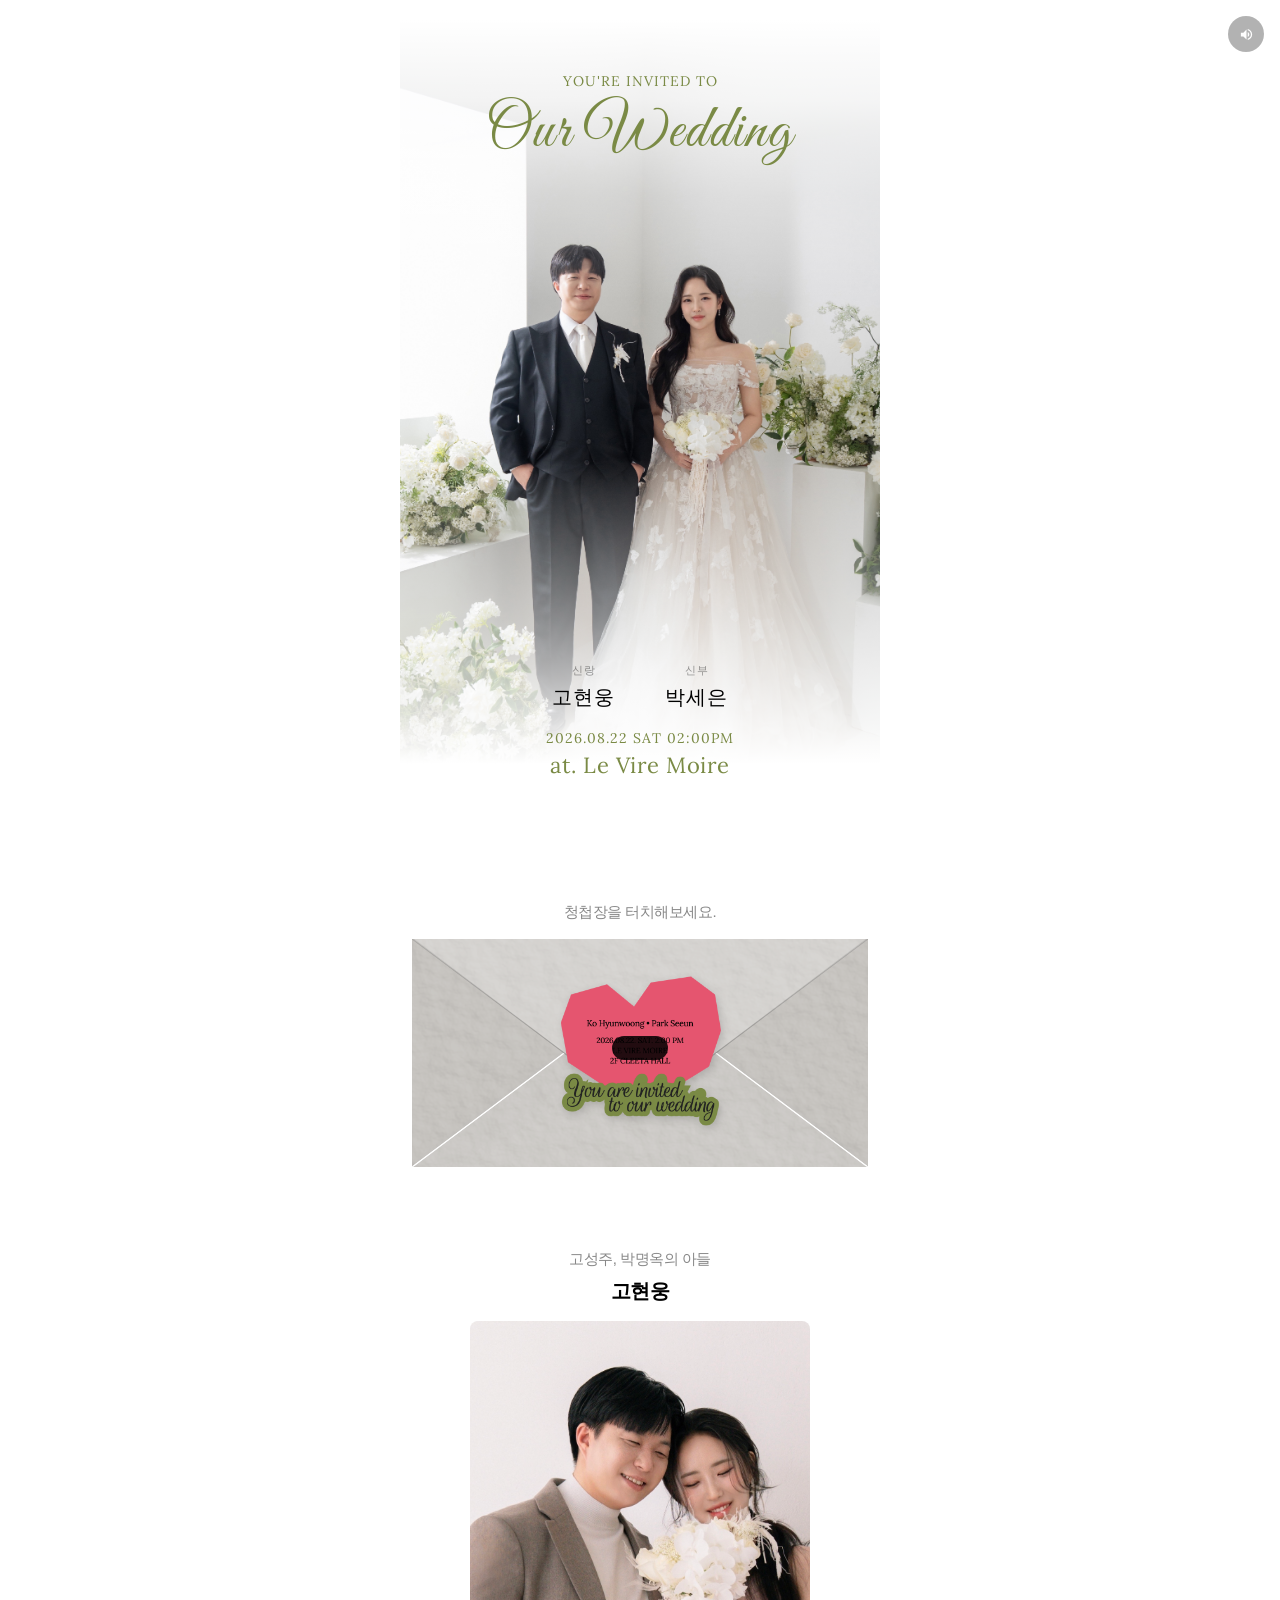
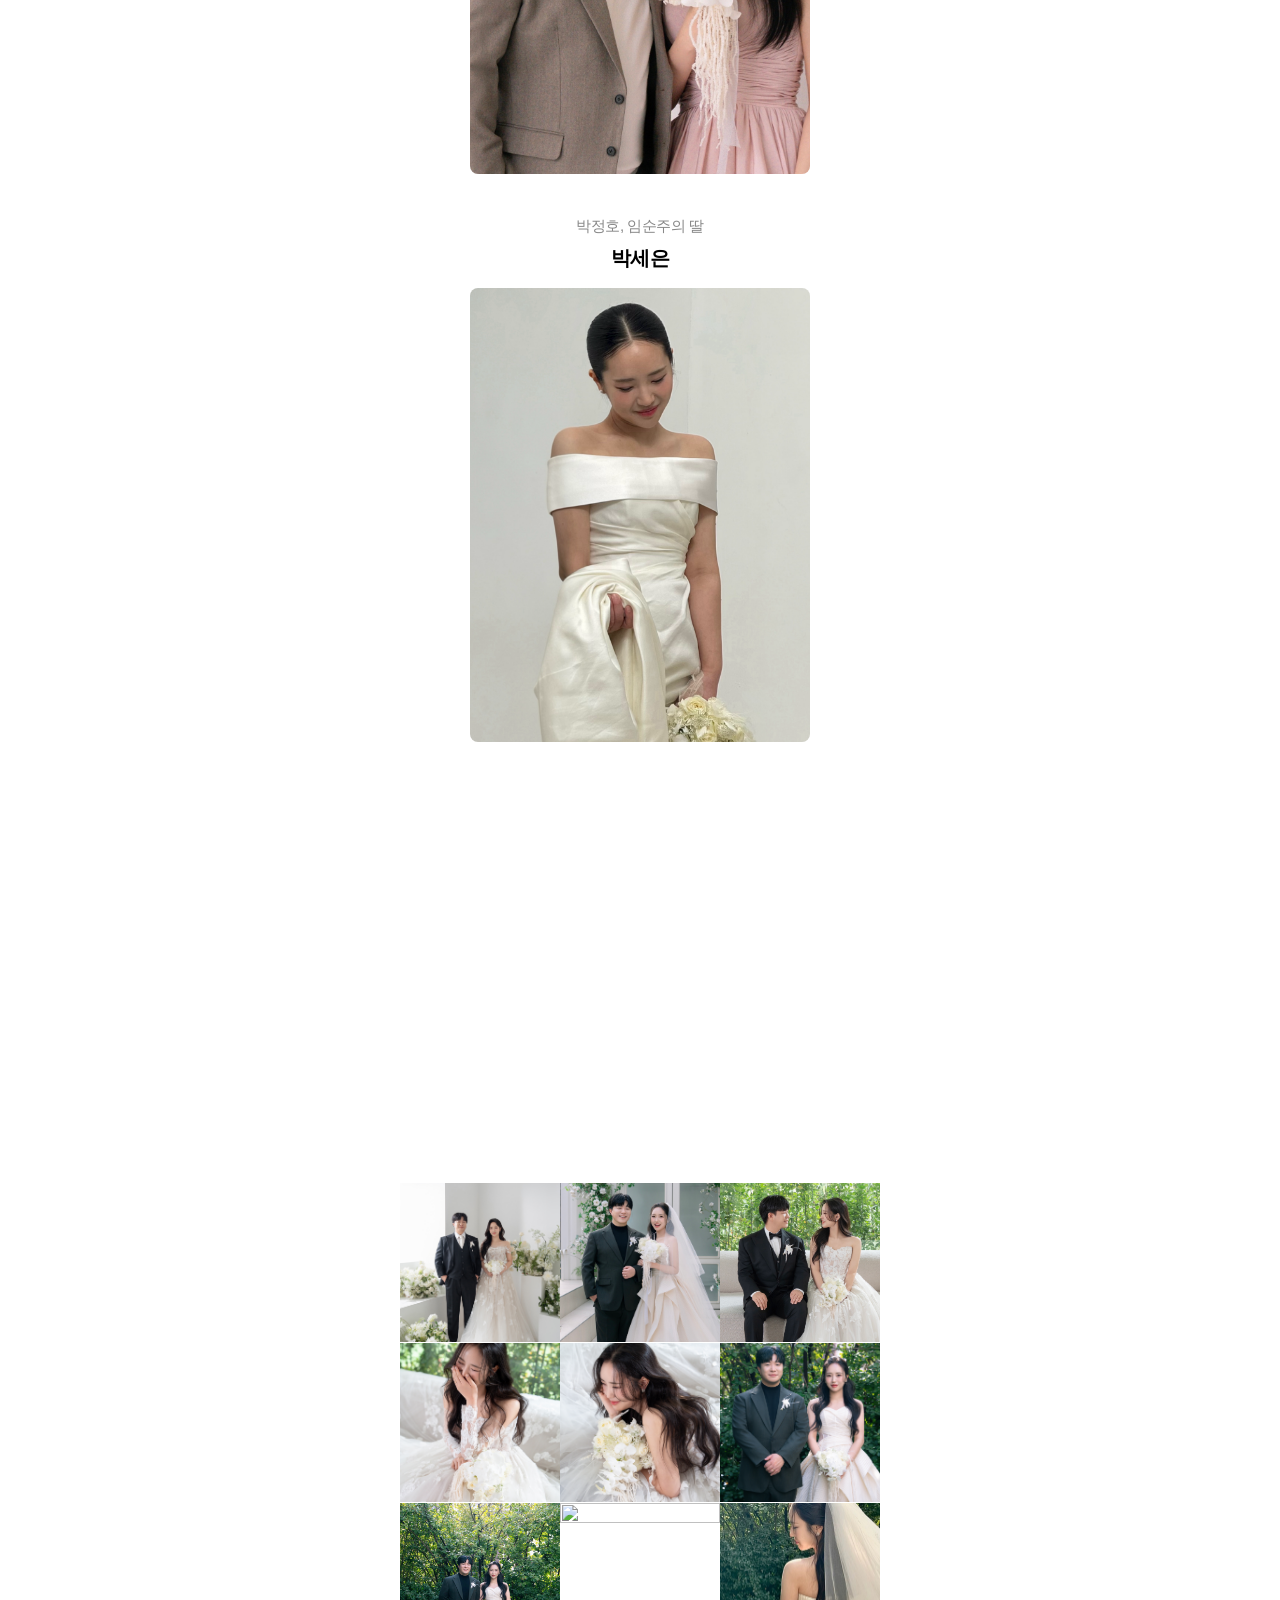
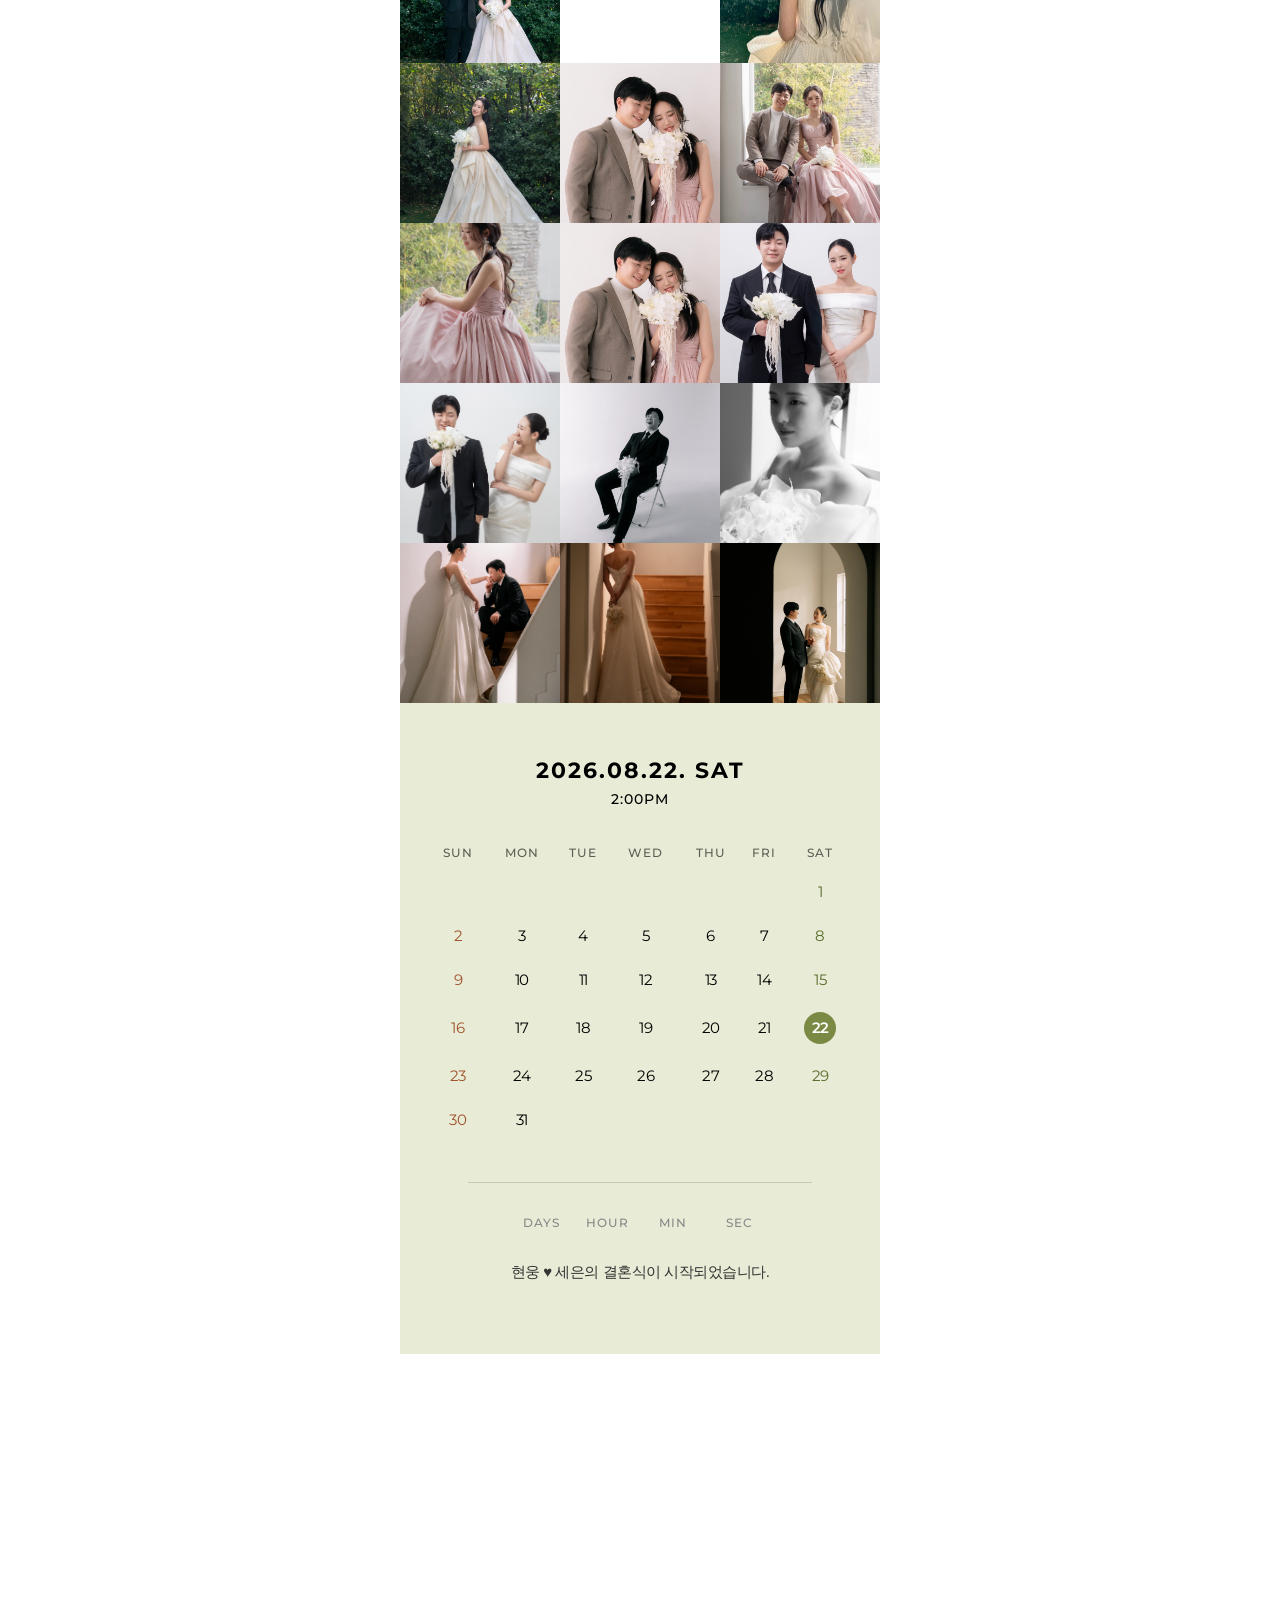
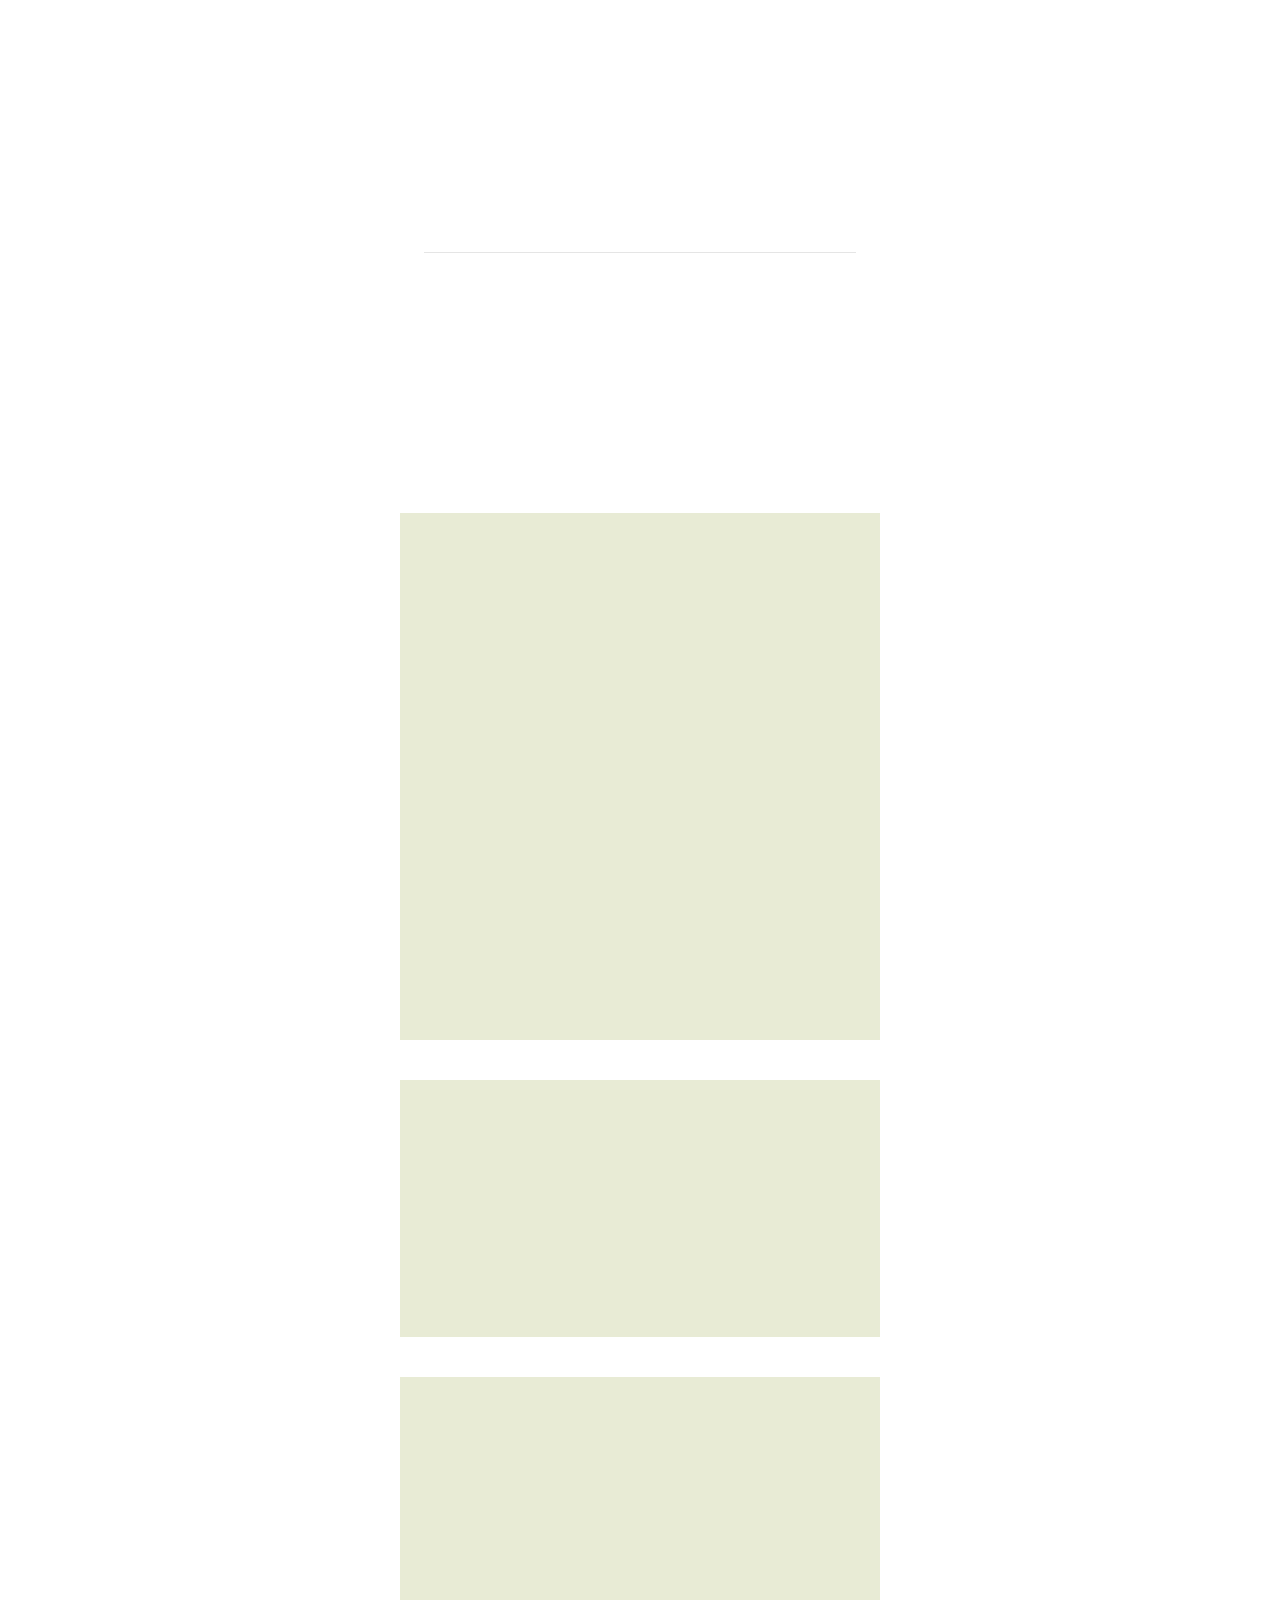
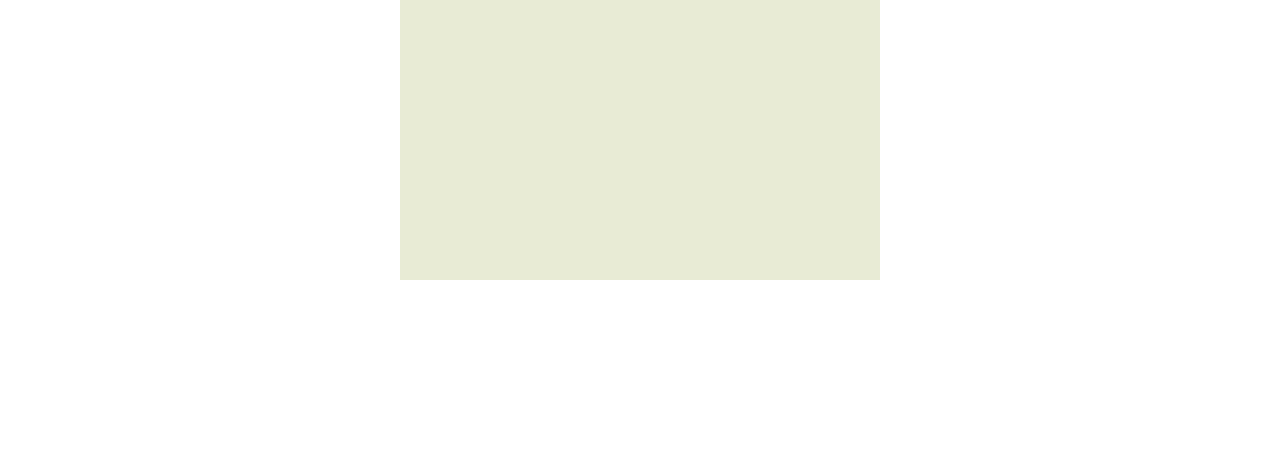
==== commit 4e25175a: "Add charter bus notice, white gallery modal with fixed thumbnails, update label text Co-Authored-By:" ====
--- a/index.html
+++ b/index.html
@@ -70,7 +70,7 @@
 
     <!-- Envelope + Greeting -->
     <div class="envelope-greeting anim">
-      <p id="envelope-label" style="font-family:'Pretendard',sans-serif; font-size:15px; color:#888; font-weight:400; text-align:center; margin-bottom:15px;">청첩장을 펼쳐보세요.</p>
+      <p id="envelope-label" style="font-family:'Pretendard',sans-serif; font-size:15px; color:#888; font-weight:400; text-align:center; margin-bottom:15px;">청첩장을 터치해보세요.</p>
       <div class="envelope-wrap" id="envelope-btn" onclick="openEnvelope()">
         <div class="envelope">
           <svg class="envelope-svg" viewBox="0 0 300 200" preserveAspectRatio="none">
@@ -312,6 +312,10 @@
         <p class="t-title">🅿️&ensp;주차 안내</p>
         <p class="t-desc">동일 건물 내 지하 주차장을 이용하실 수 있습니다.<br>무료 주차는 최대 2시간까지 가능합니다.</p>
       </div>
+      <div class="notice-card">
+        <p class="t-title">🚌&ensp;전세버스 안내</p>
+        <p class="t-desc">군산에서 출발하시는 분들은 전세버스를 이용할 수 있습니다.<br>은파호수공원 제1주차장에서 하늘관광 버스가 9시 30분에 출발합니다.</p>
+      </div>
     </div>
 
     <div class="spacer" style="height:30px"></div>
--- a/css/style.css
+++ b/css/style.css
@@ -232,24 +232,23 @@
   background: #888580;
   padding: 0;
   overflow: visible;
-  aspect-ratio: 3.5/2;
+  height: 0;
+  padding-bottom: 50%;
 }
 .envelope-seal {
   position: absolute;
-  top: 12%;
-  bottom: 0;
-  left: 0;
-  right: 0;
-  margin: auto;
+  top: 50%;
+  left: 50%;
+  transform: translate(-50%, -50%);
   width: 50%;
-  height: fit-content;
+  max-width: 180px;
   z-index: 2;
   filter: drop-shadow(2px 3px 4px rgba(0,0,0,0.15));
   transition: transform 1.2s cubic-bezier(0.2, 0.8, 0.3, 1), opacity 1s ease;
   transform-origin: center center;
 }
 .envelope-seal.peel {
-  transform: translateX(120%) translateY(-80%) rotate(40deg) scale(0.6);
+  transform: translate(-50%, -50%) translateX(120%) translateY(-80%) rotate(40deg) scale(0.6);
   opacity: 0;
   text-align: center;
   overflow: hidden;
@@ -261,10 +260,6 @@
   height: 100%;
   pointer-events: none;
   z-index: 0;
-}
-.envelope > *:not(.envelope-svg) {
-  position: relative;
-  z-index: 1;
 }
 .env-invited {
   font-family: 'Lora', serif;
@@ -1018,7 +1013,7 @@
 
 /* === IMAGE MODAL === */
 .img-modal {
-  position: fixed; inset: 0; background: #000;
+  position: fixed; inset: 0; background: #fff;
   z-index: 9998; display: none; align-items: center; justify-content: center;
   flex-direction: column;
 }
@@ -1028,17 +1023,20 @@
   max-height: 78vh;
   object-fit: contain;
   user-select: none;
-  background: #000;
+  background: #fff;
   position: relative;
   z-index: 1;
 }
 .img-modal-thumbs {
-  display: flex;
+  position: fixed;
+  bottom: 0;
+  left: 0;
+  right: 0;
+  display: flex;
+  justify-content: center;
   gap: 6px;
-  padding: 12px 16px;
-  overflow-x: auto;
-  -webkit-overflow-scrolling: touch;
-  flex-shrink: 0;
+  padding: 16px;
+  background: #fff;
 }
 .img-modal-thumb {
   width: 48px;
@@ -1053,11 +1051,11 @@
 }
 .img-modal-thumb.active {
   opacity: 1;
-  border-color: #fff;
+  border-color: #333;
 }
 .img-modal-close {
-  position: fixed; top: 16px; right: 16px; color: #fff;
-  width: 36px; height: 36px; border-radius: 50%; background: rgba(255,255,255,0.2);
+  position: fixed; top: 16px; right: 16px; color: #333;
+  width: 36px; height: 36px; border-radius: 50%; background: rgba(0,0,0,0.08);
   font-size: 20px; border: none; cursor: pointer; padding: 0; line-height: 36px; text-align: center; z-index: 1;
 }
 
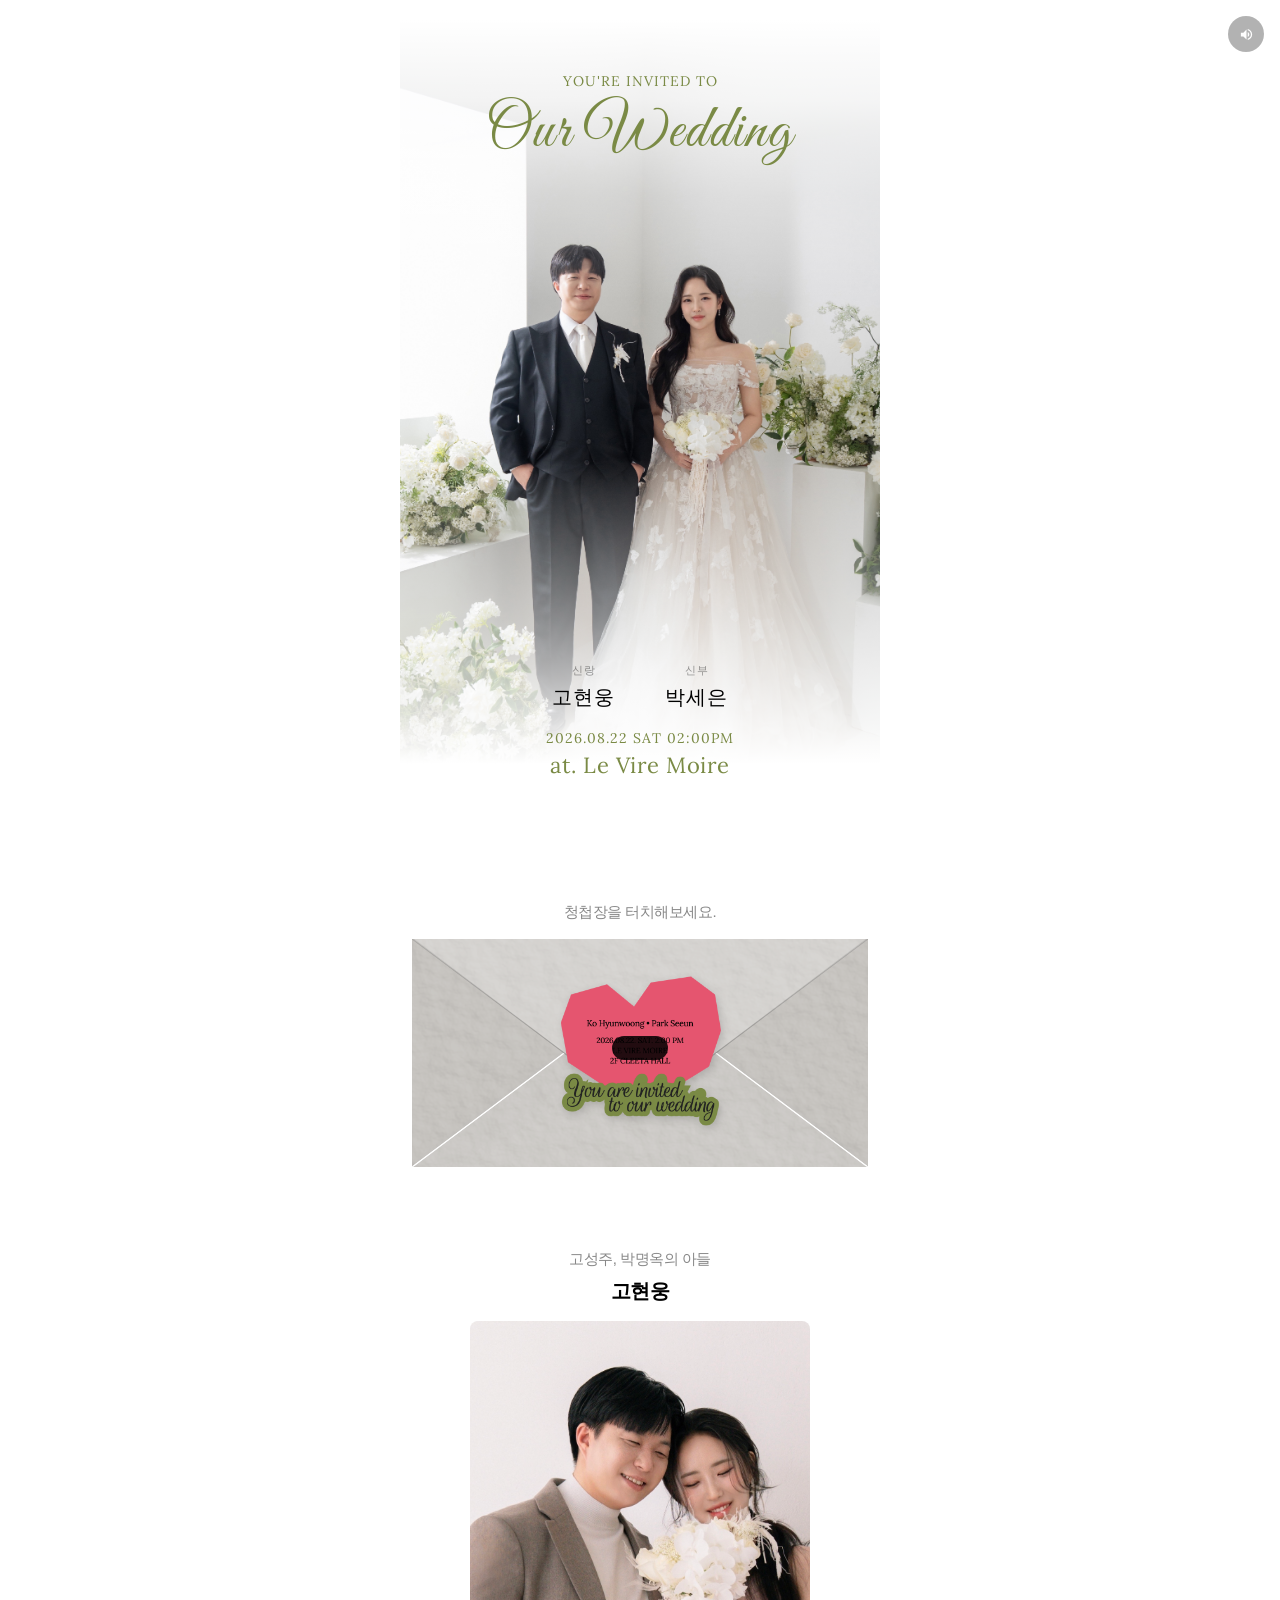
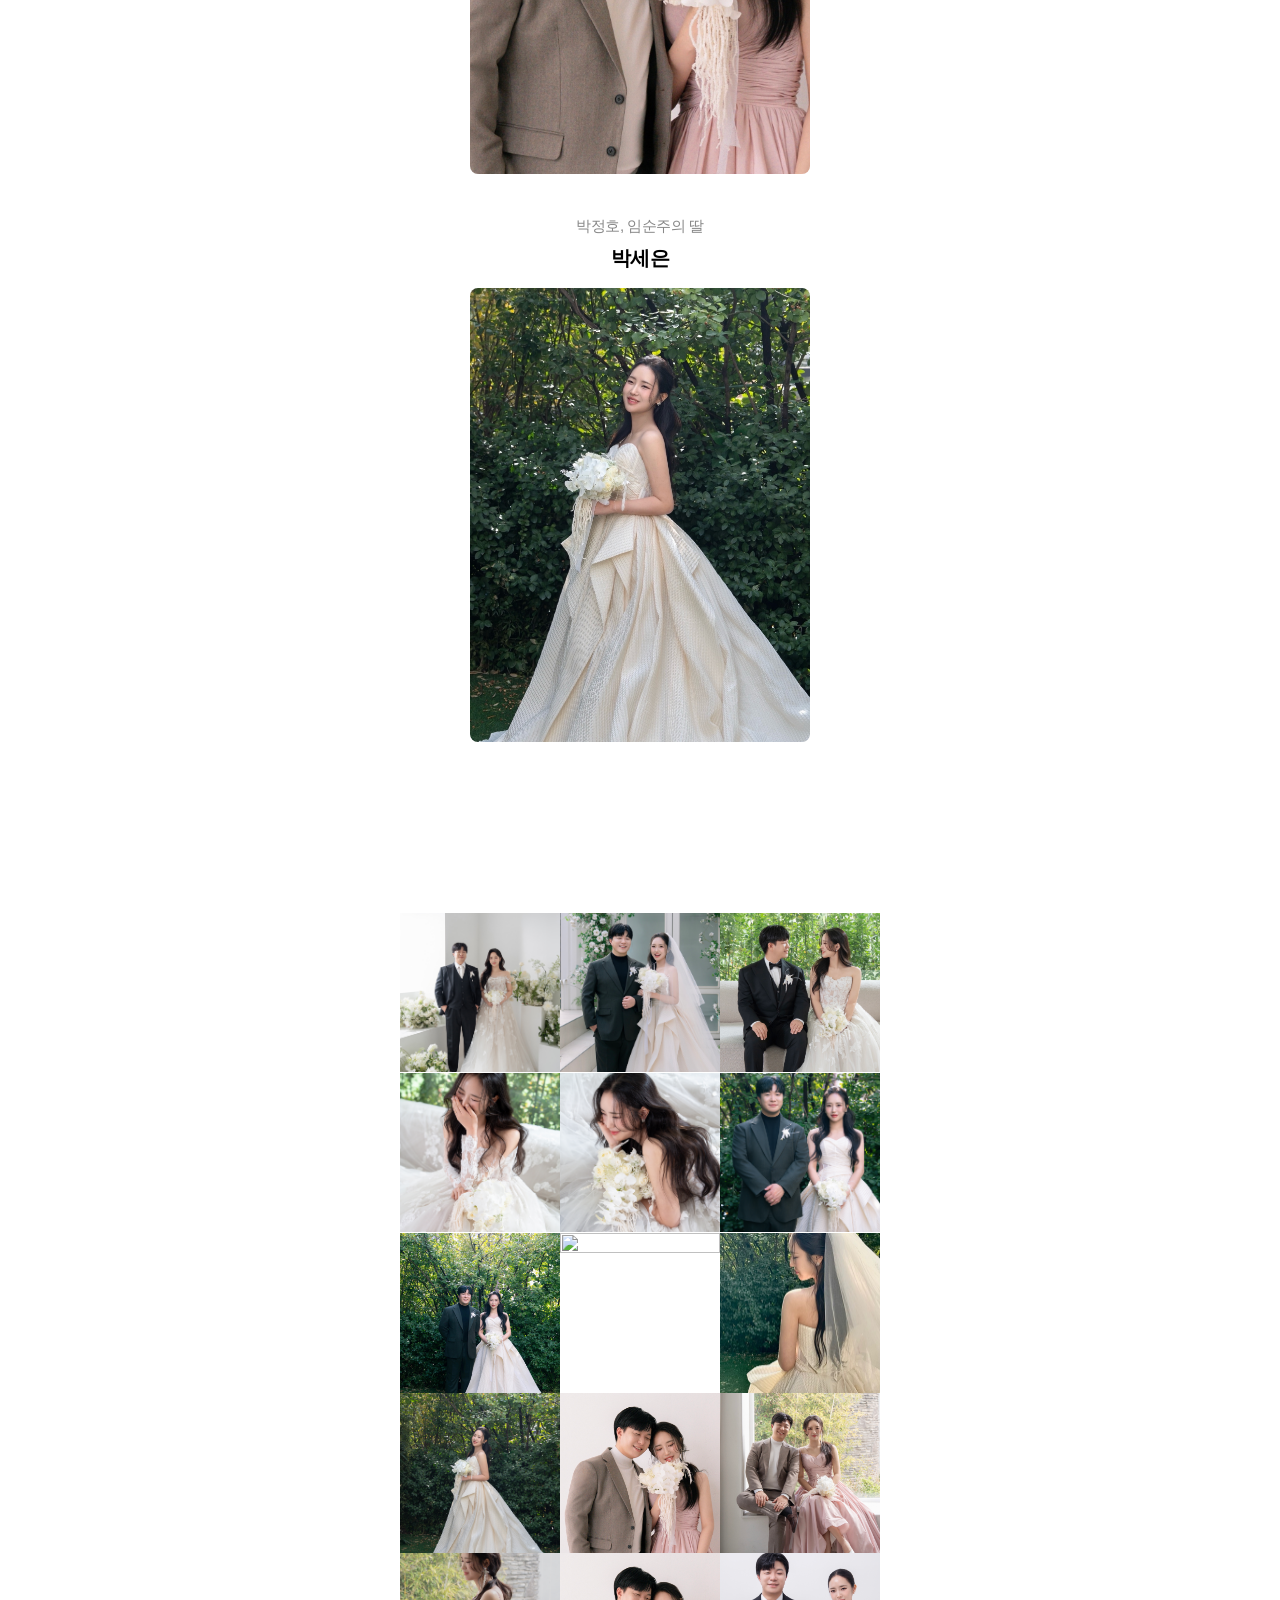
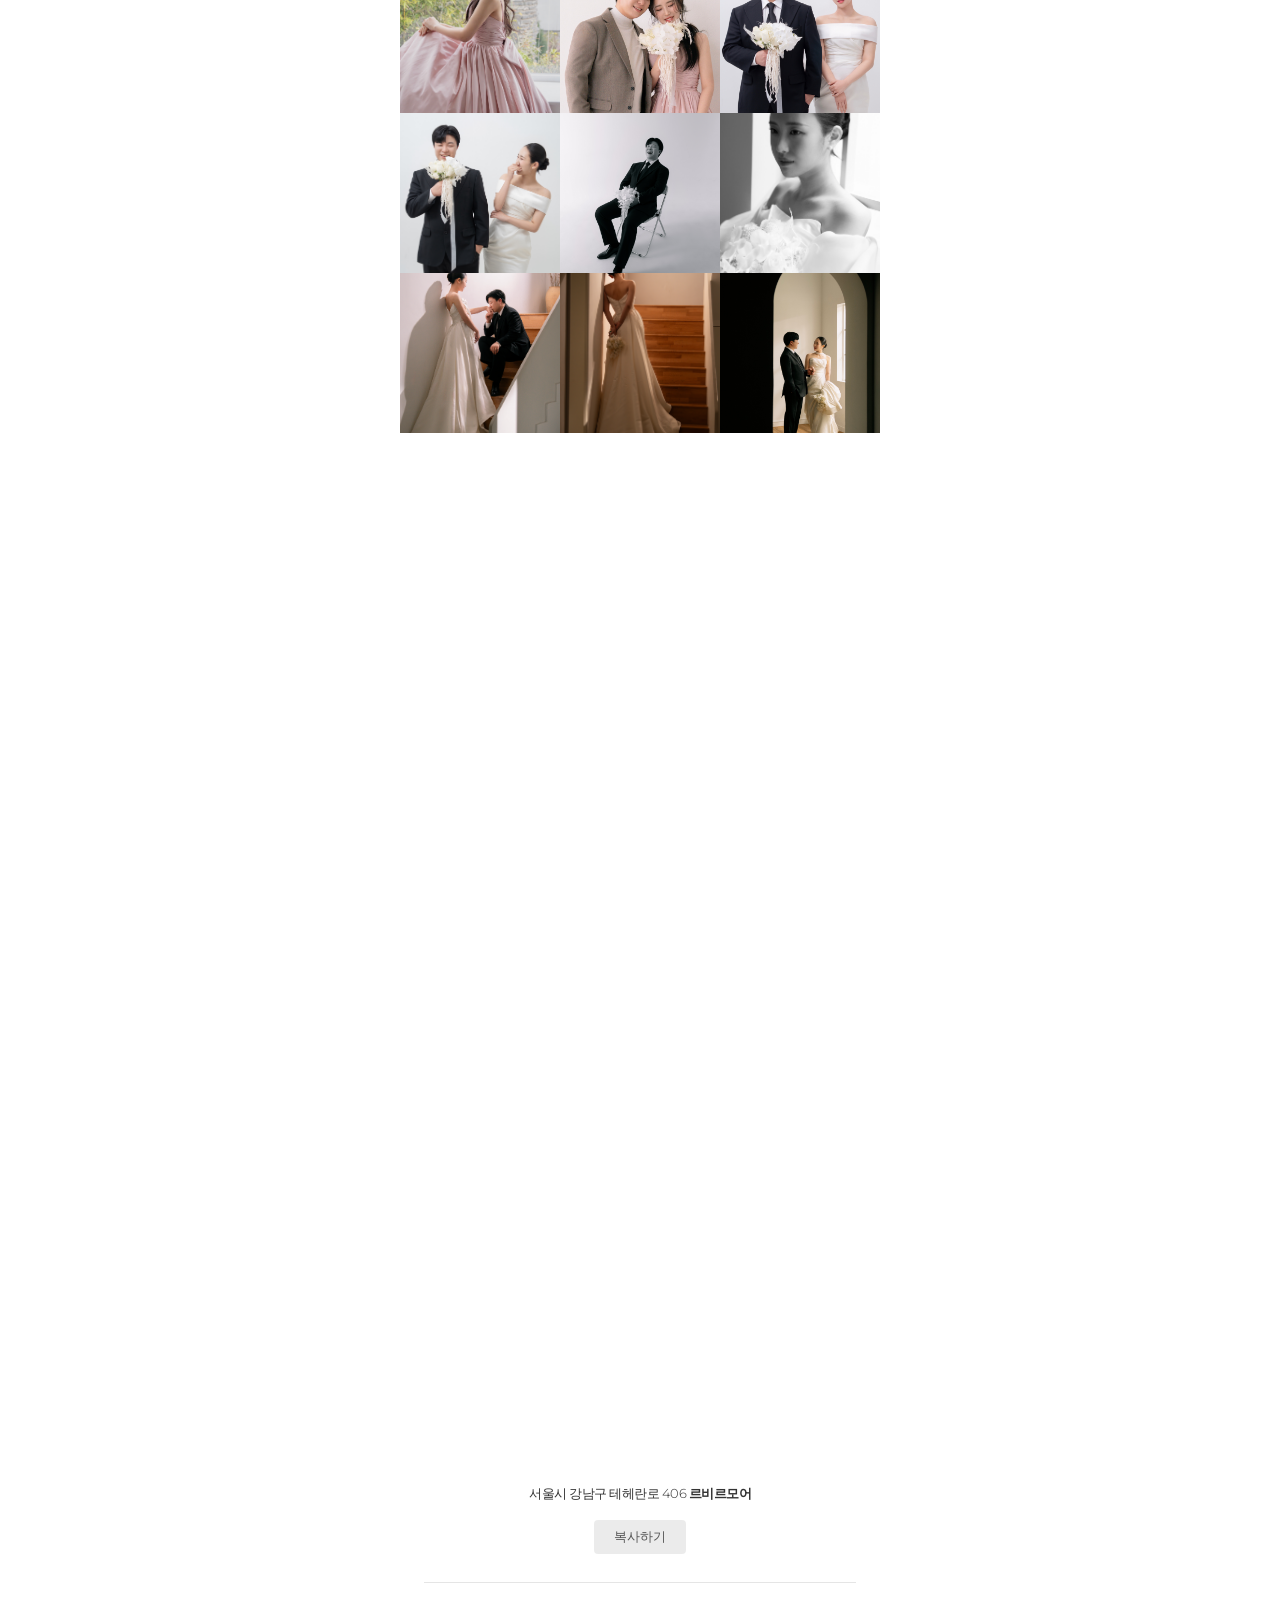
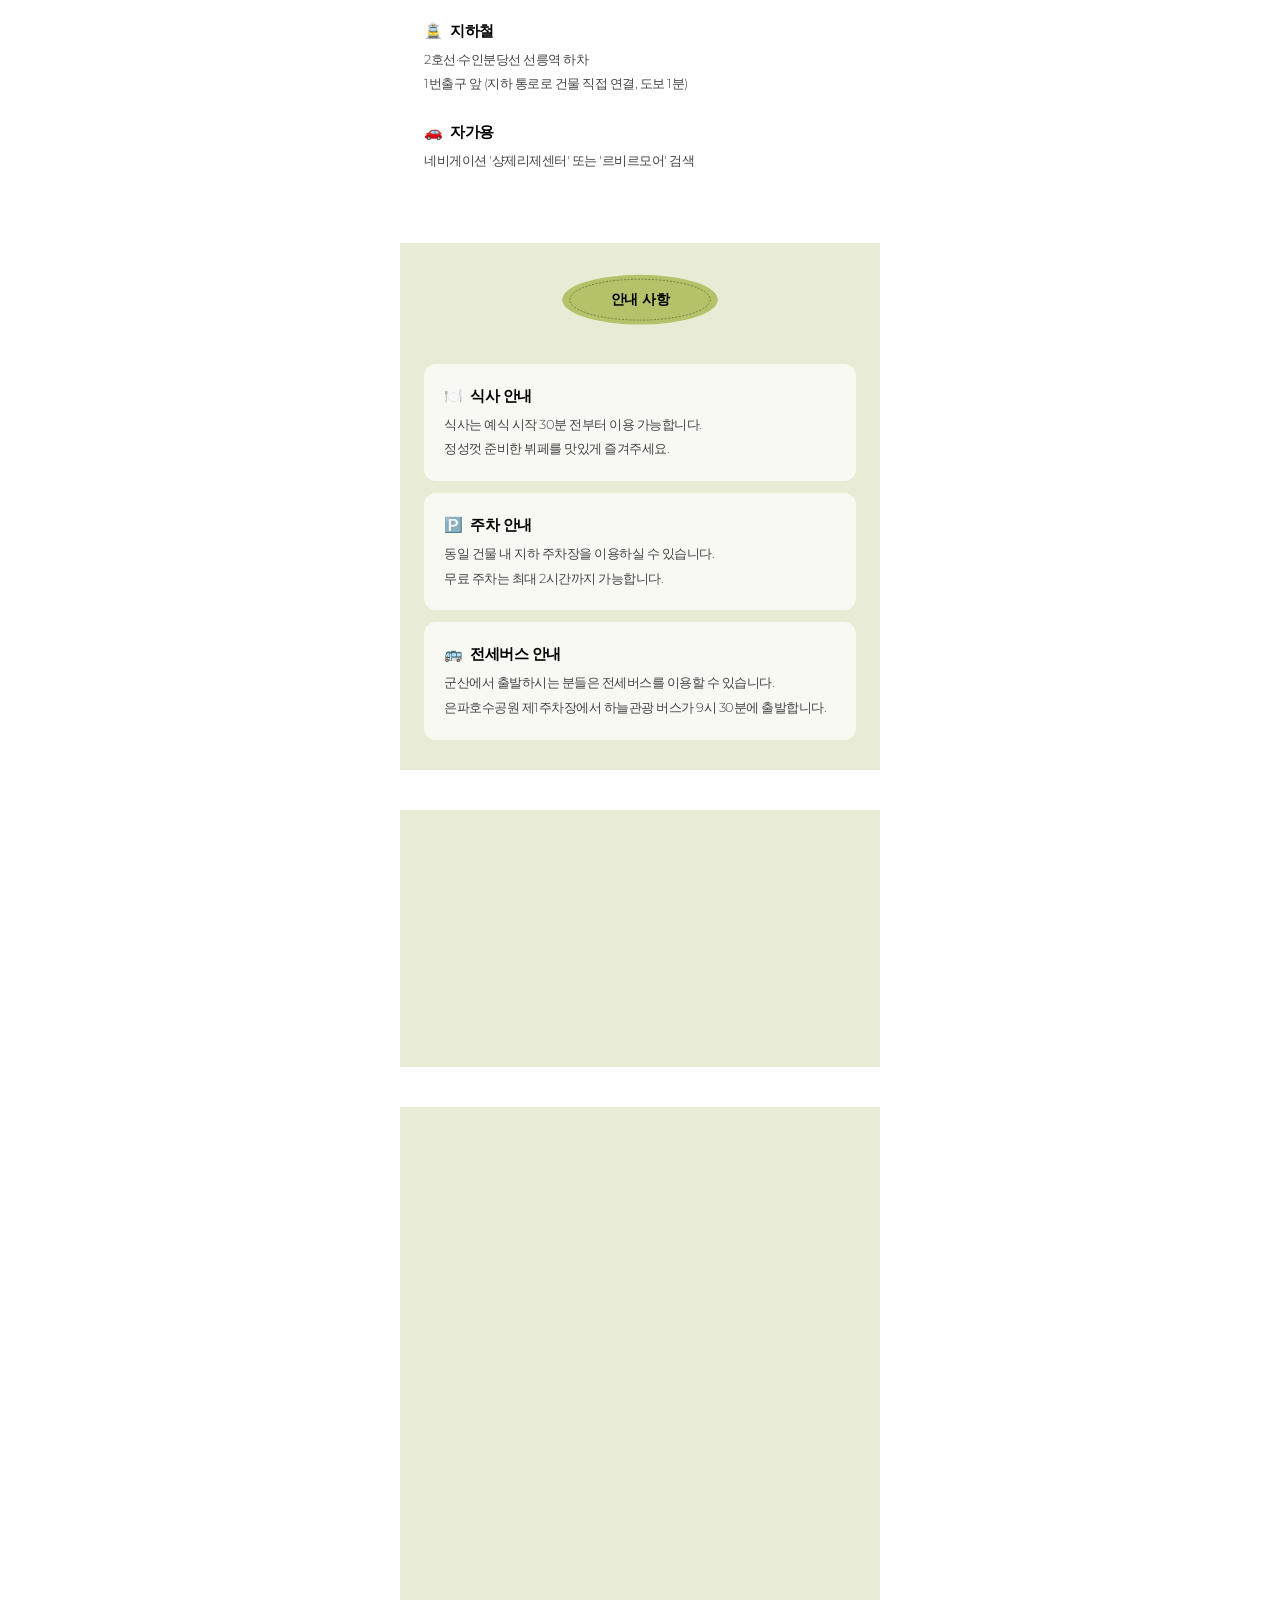
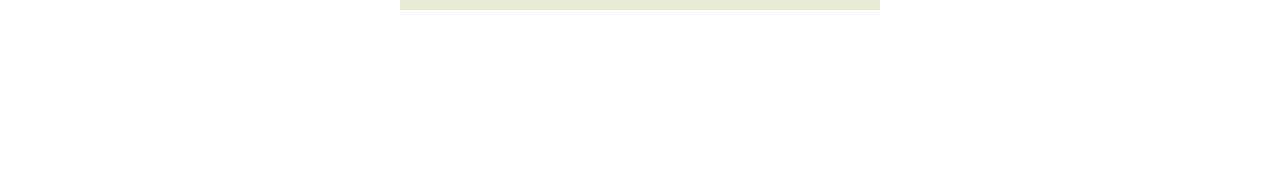
==== commit f4814c4c: "Remove video section, add gallery spacer, update bride photo Co-Authored-By: Claude Opus 4.6 (1M con" ====
--- a/index.html
+++ b/index.html
@@ -142,7 +142,7 @@
       <div class="intro-card">
         <p class="intro-parents">박정호, 임순주의 딸</p>
         <p class="intro-name">박세은</p>
-        <div class="intro-photo"><img src="images/bride.png" alt=""></div>
+        <div class="intro-photo"><img src="images/bride.jpeg" alt=""></div>
       </div>
     </div>
 
@@ -158,13 +158,6 @@
     </div>
 
     <div class="spacer" style="height:30px"></div>
-
-    <!-- Video -->
-    <div class="video-area anim">
-      <div class="video-wrap">
-        <iframe width="100%" height="270" src="https://www.youtube.com/embed/8_SPFgmSVUo?mute=1" frameborder="0" allow="accelerometer; autoplay; clipboard-write; encrypted-media; gyroscope; picture-in-picture" allowfullscreen class="video-iframe"></iframe>
-      </div>
-    </div>
 
   </section>
 
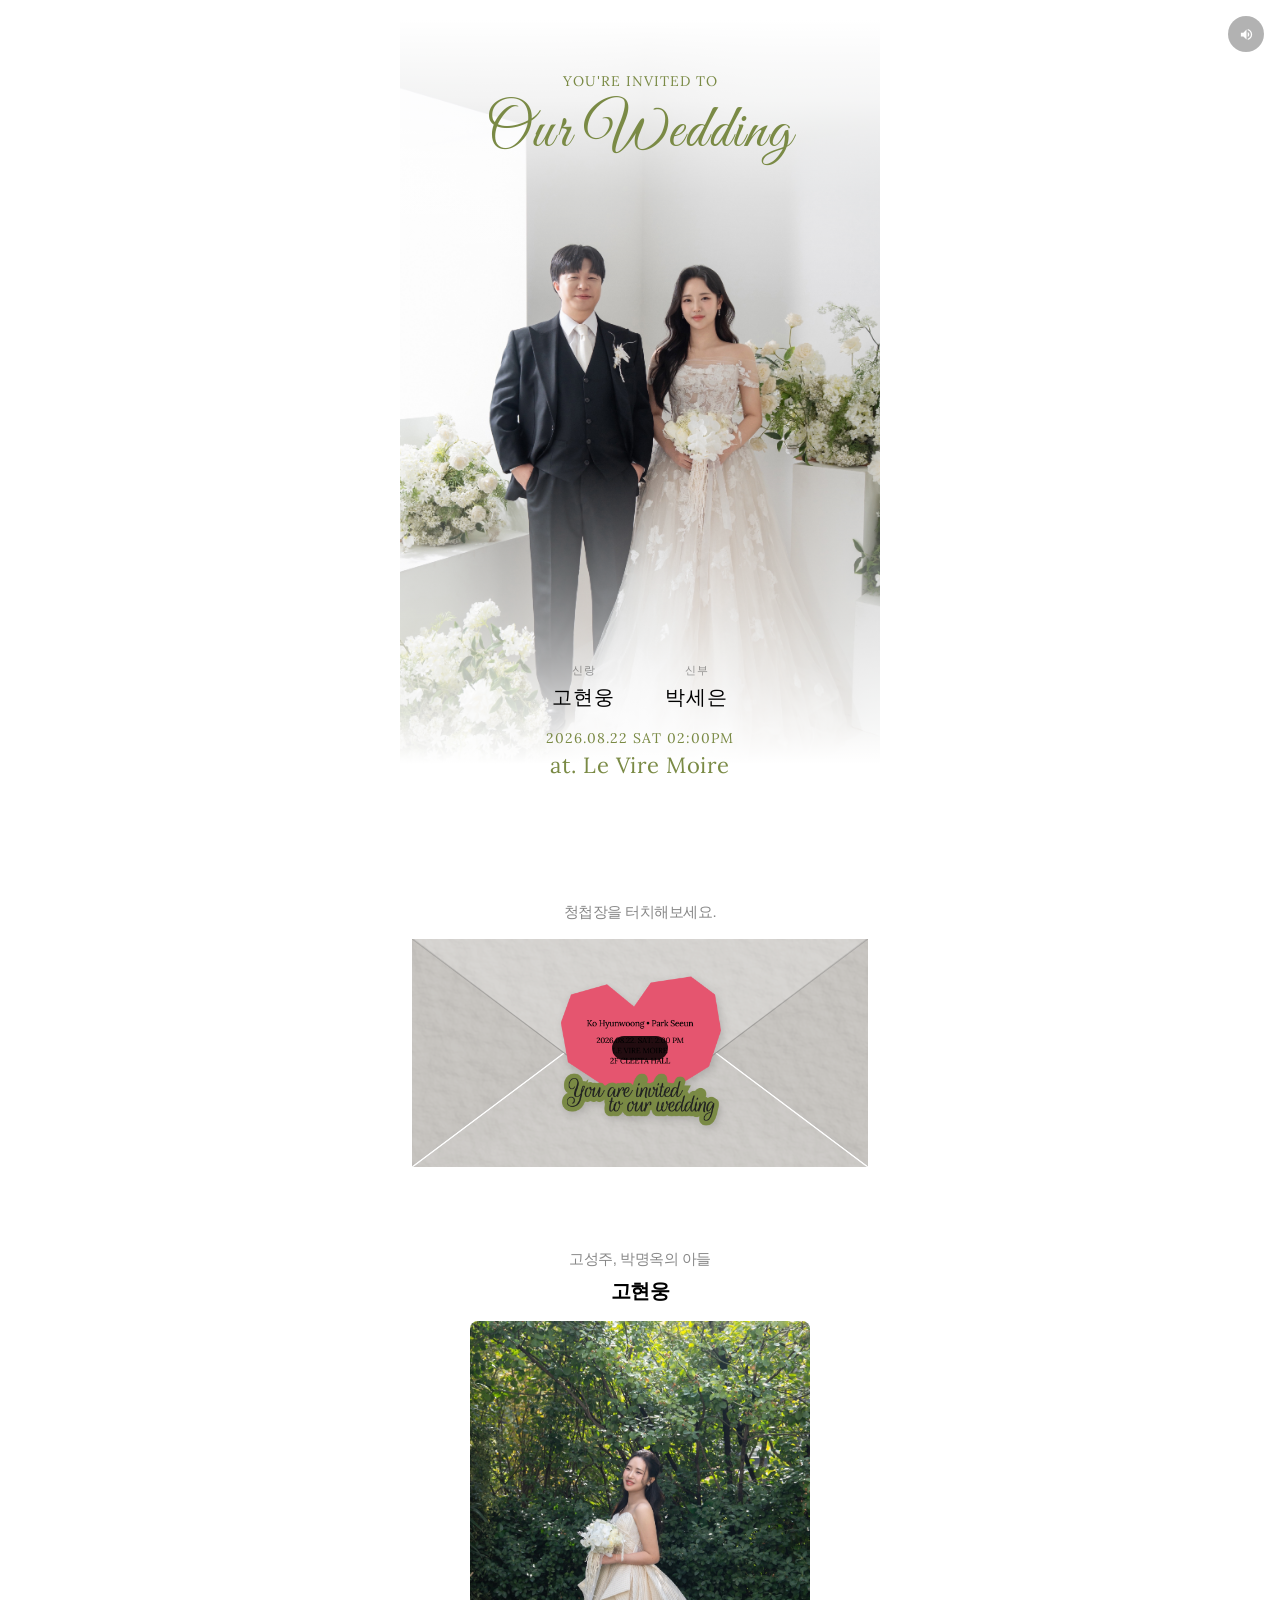
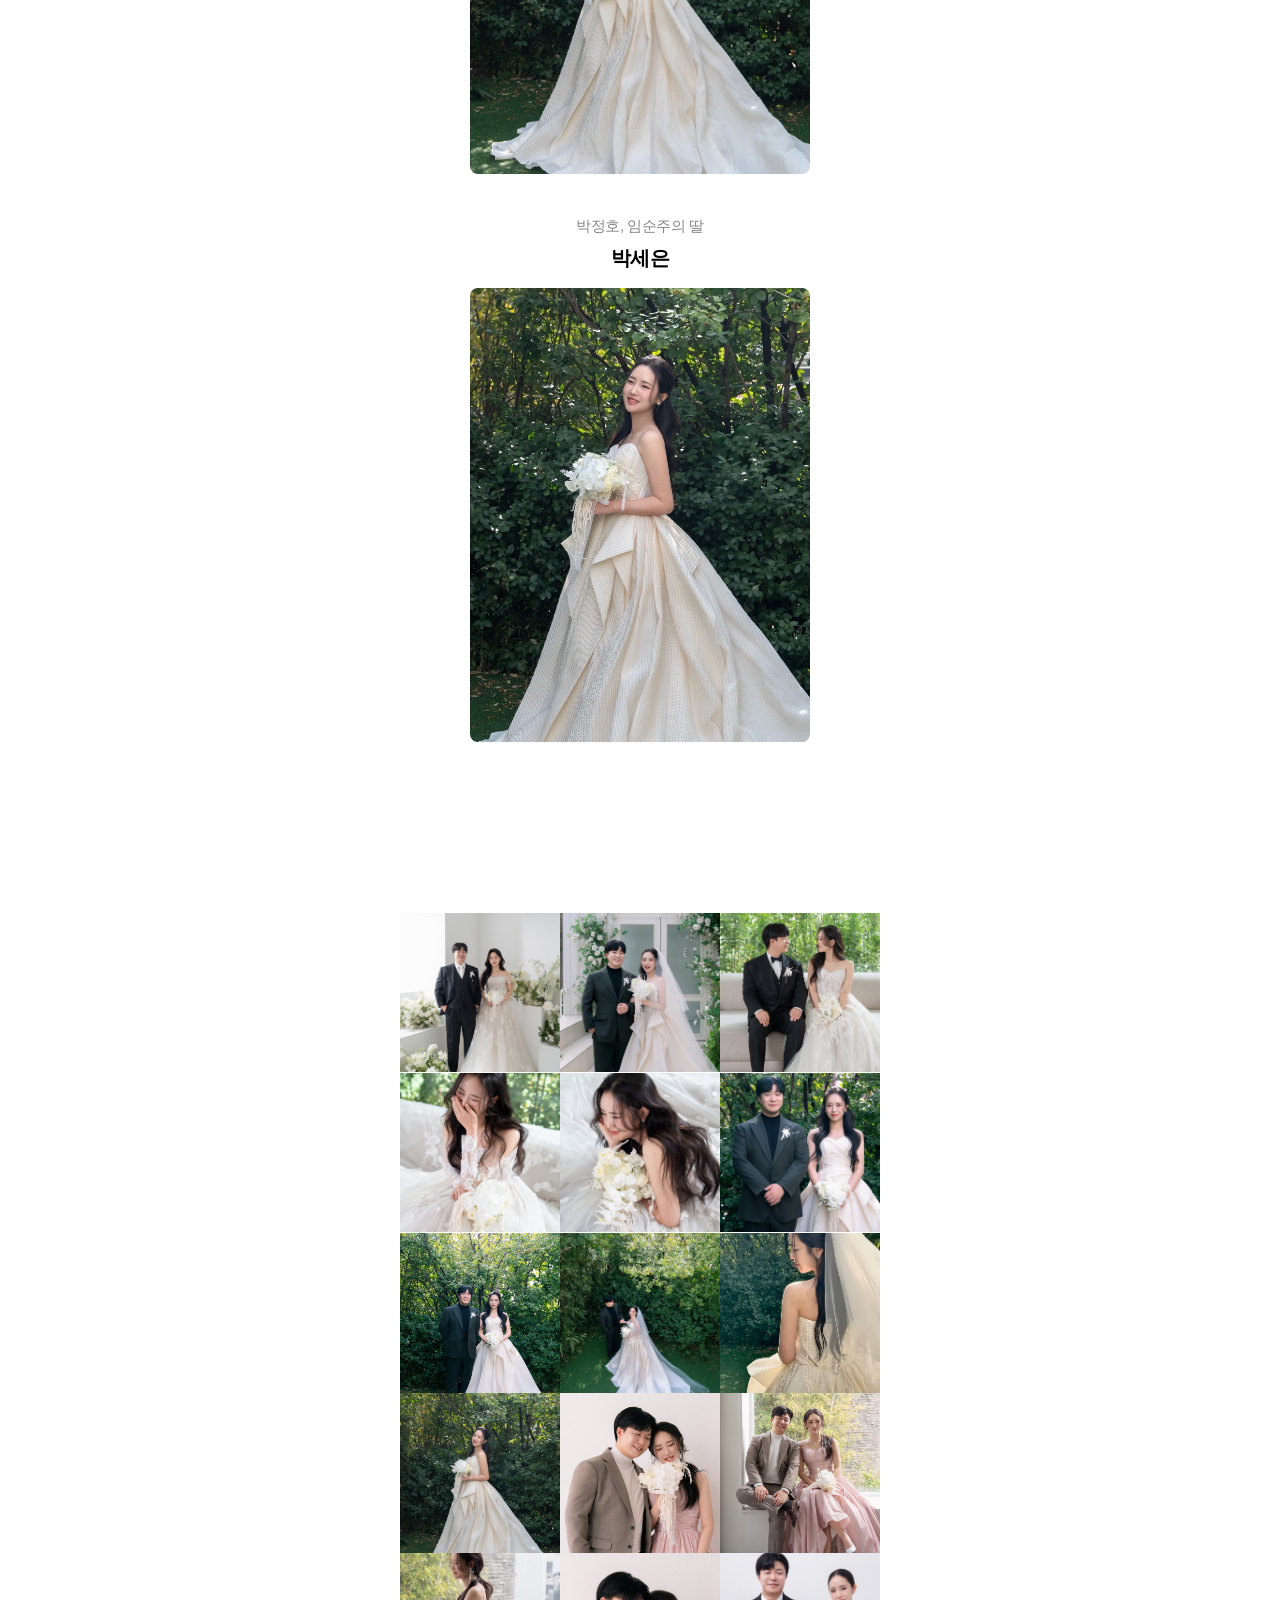
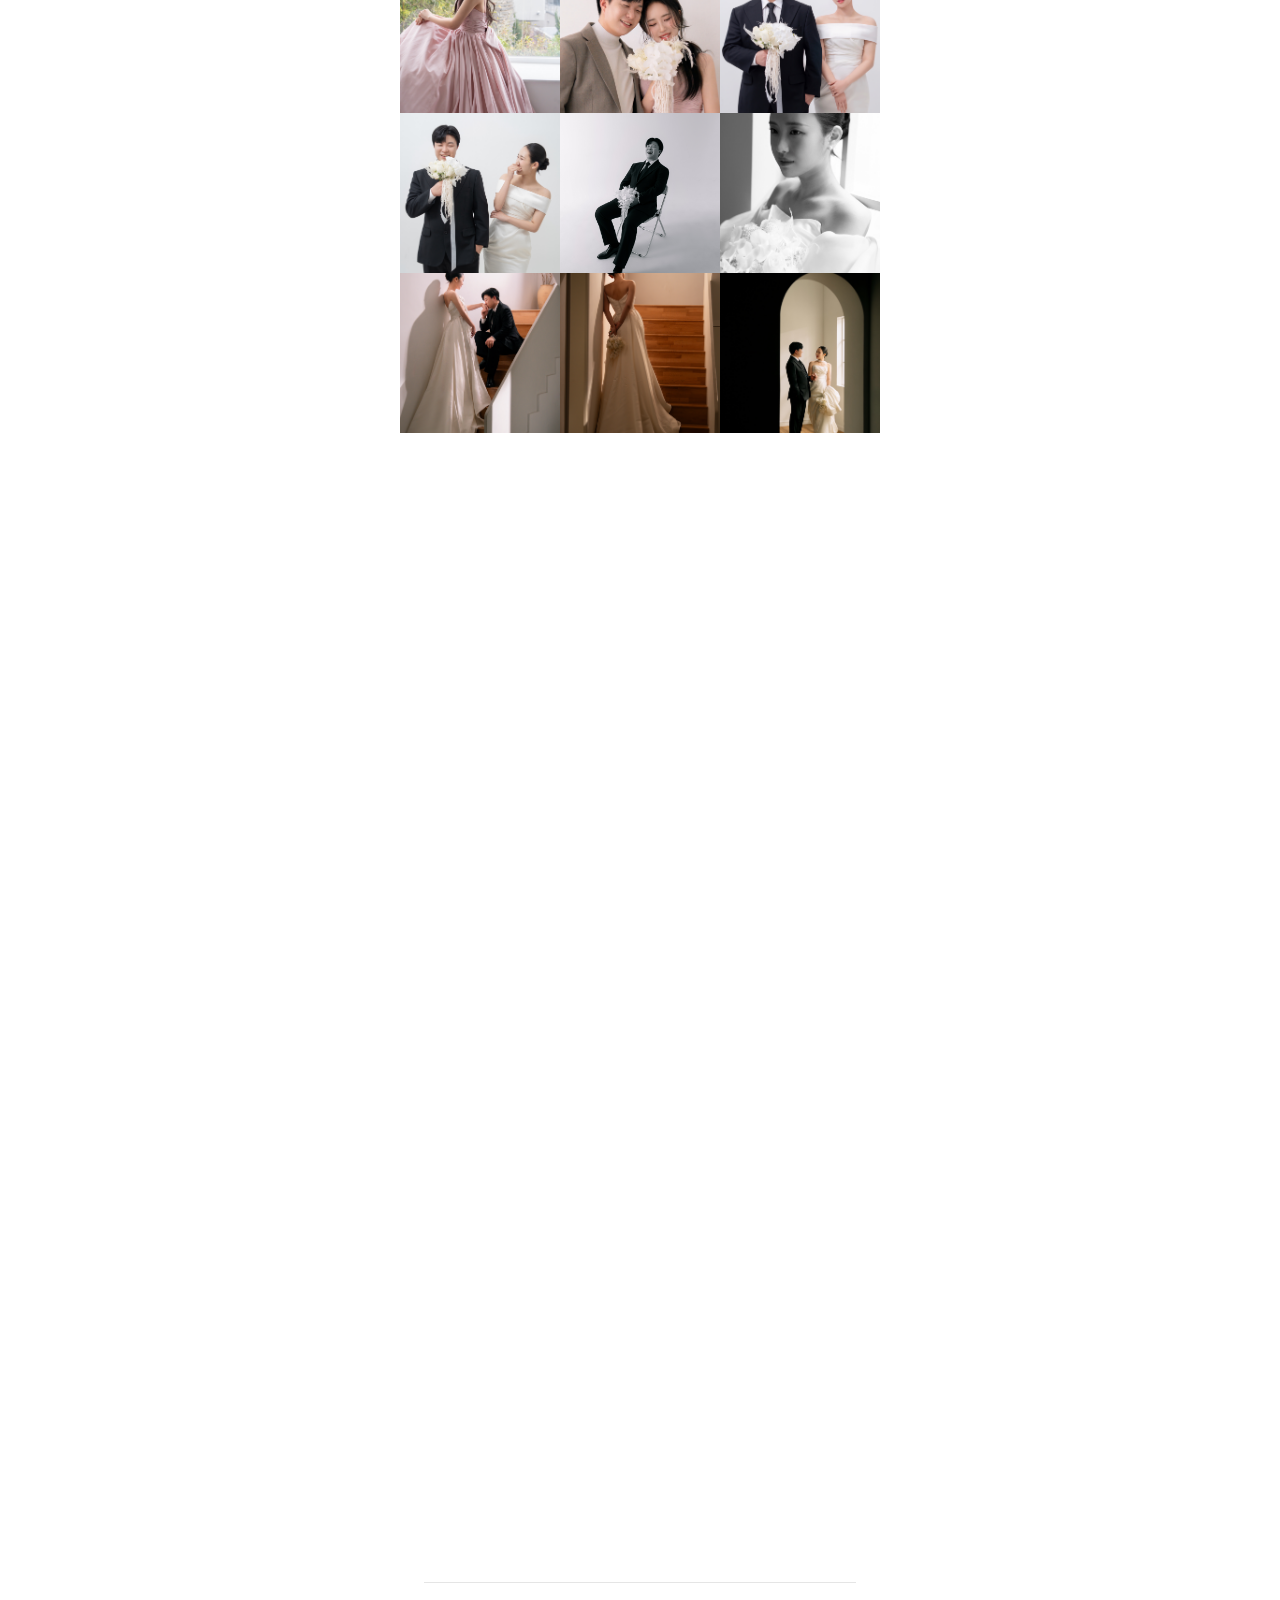
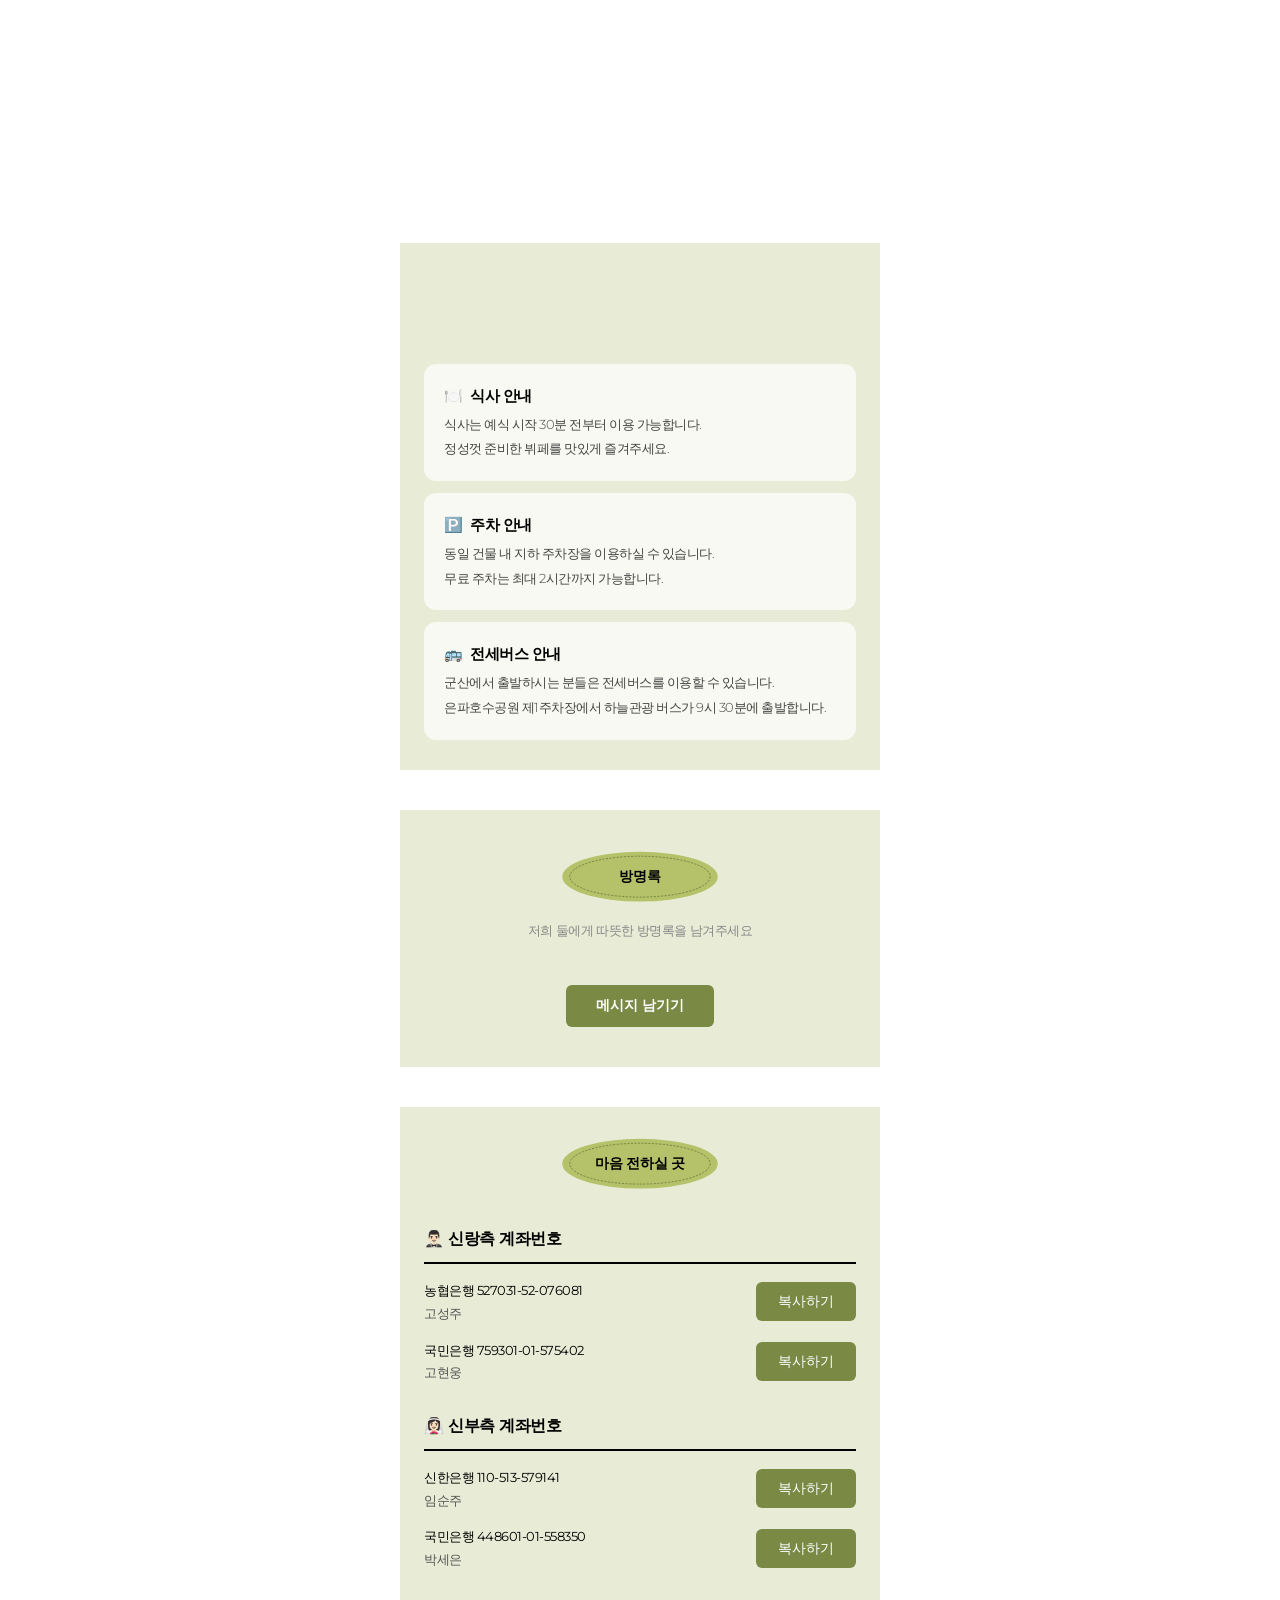
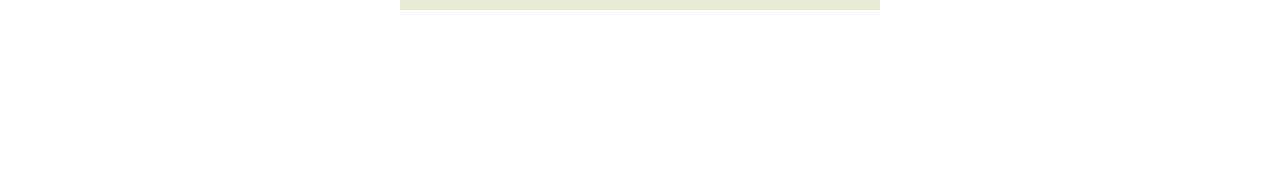
==== commit 367ea00d: "Change groom intro photo to wedding_10 Co-Authored-By: Claude Opus 4.6 (1M context) <noreply@anthrop" ====
--- a/index.html
+++ b/index.html
@@ -137,7 +137,7 @@
       <div class="intro-card">
         <p class="intro-parents">고성주, 박명옥의 아들</p>
         <p class="intro-name">고현웅</p>
-        <div class="intro-photo"><img src="images/wedding_11.jpg" alt=""></div>
+        <div class="intro-photo"><img src="images/wedding_10.jpg" alt=""></div>
       </div>
       <div class="intro-card">
         <p class="intro-parents">박정호, 임순주의 딸</p>
